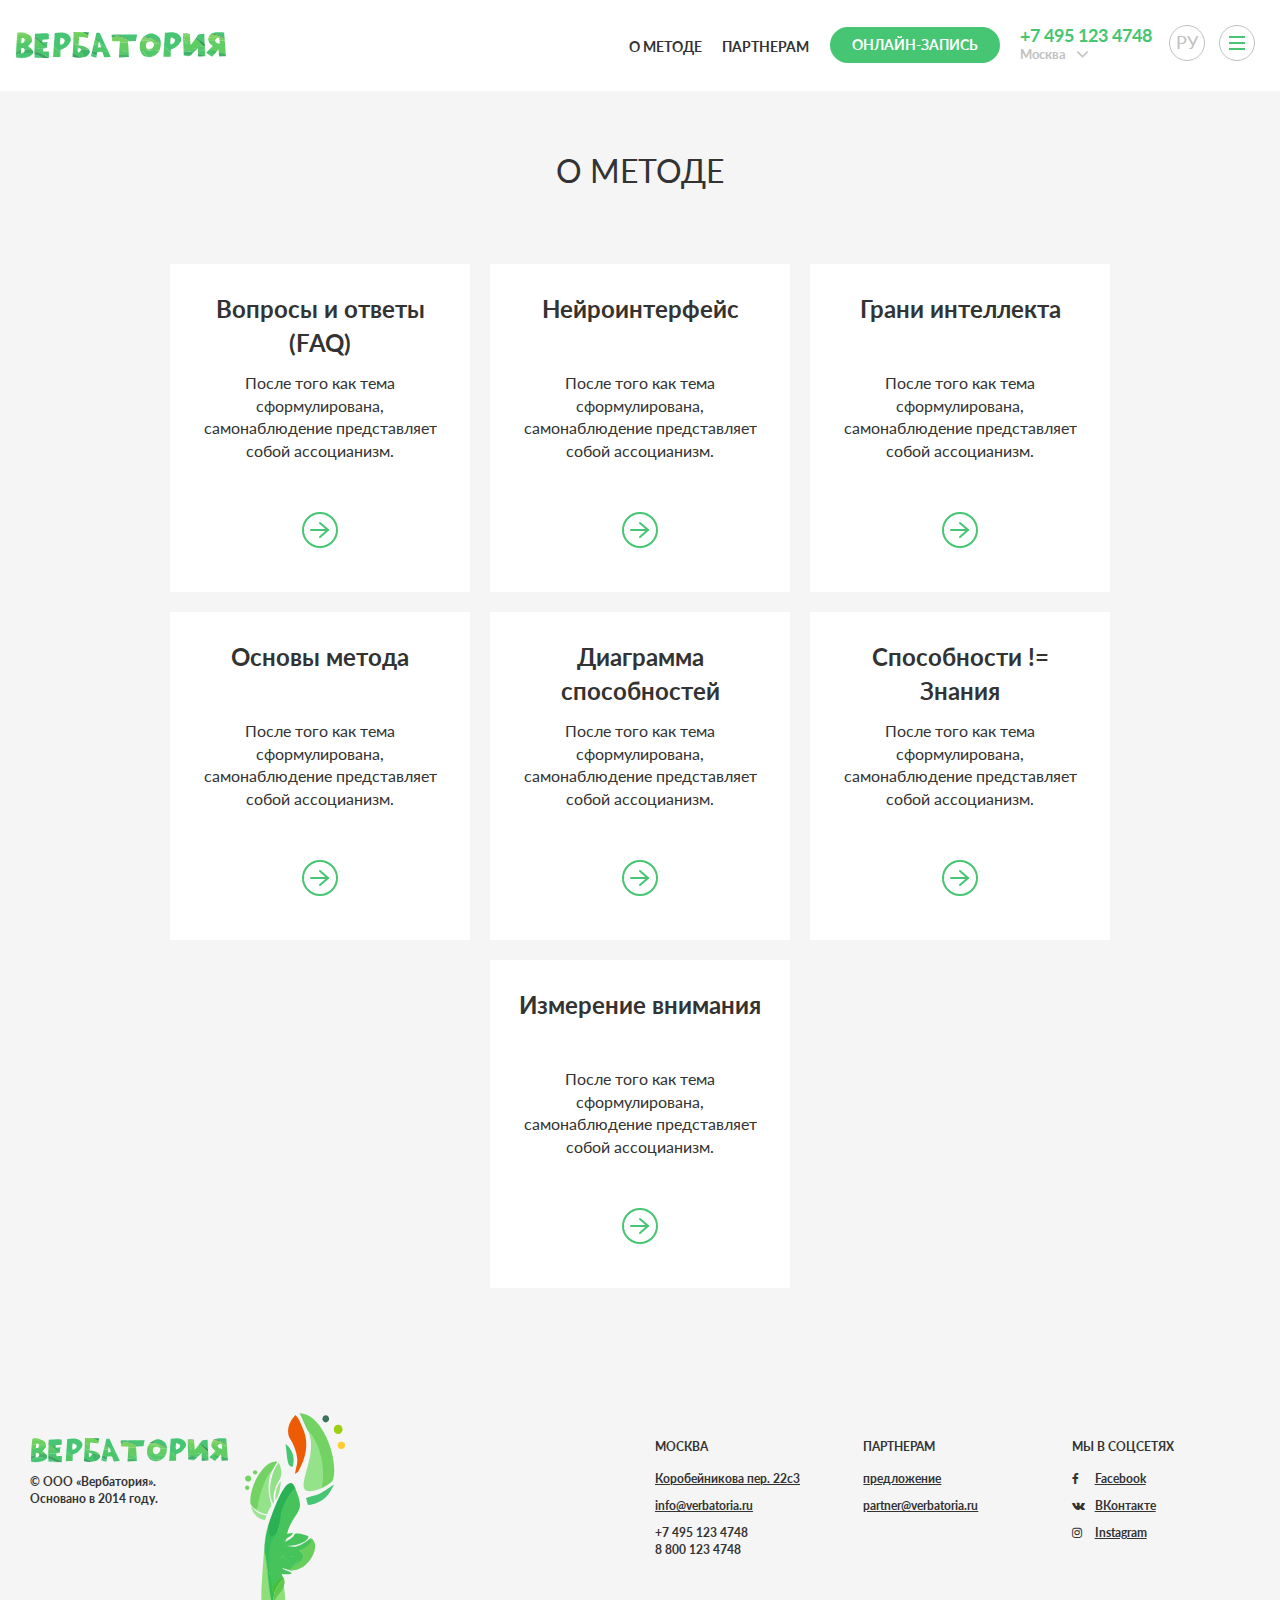
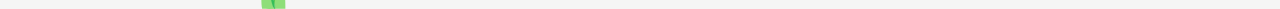
==== about_method.html @ cb32e0f0 "methodsd" ====
<!DOCTYPE html>
<html lang="en">
<head>
  <meta charset="UTF-8">
  <title>Verbatoria.ru</title>
  <link rel="stylesheet" type="text/css" href="theme/css/bootstrap/bootstrap.min.css">
  <link rel="stylesheet" type="text/css" href="theme/css/theme.css">

  <script src="js/libs/jquery-3.2.1.min.js"></script>
  <script src="js/scripts.js"></script>
</head>
<body class="page">
  <header>
  <div class="container">
    <div class="header-flex-container">
      <div class="header-language-menu">
        <button class="language-btn circle">
          ру
        </button>
      </div>
      <div class="header__logo">
        <a href="index.html">
          <img src="theme/images/Home/verbatoria_logo.svg" width="211" alt="Логотип Вербатория"/>
        </a>
      </div>
      <div class="header-flex-item header__link">
        <a href="about_method.html">О методе</a>
      </div>
      <div class="header-flex-item header__link">
        <a href="partners.html">Партнерам</a>
      </div>
      <div class="header-flex-item">
        <button class="round-button success">
          Онлайн-запись
        </button>
      </div>
      <div class="header-flex-item">
        <div class="header__phone">
          +7 495 123 4748
        </div>
        <div class="header__chose-location">
          Москва<span class="fa fa-angle-down"></span>
        </div>
      </div>
      <div class="header-flex-item">
        <button class="main-menu-btn circle">
          <svg  class="visible" width="16px" height="14px" viewBox="0 0 16 14" version="1.1" xmlns="http://www.w3.org/2000/svg">
            <title>mainMenu_icn</title>
            <desc>Created with Sketch.</desc>
            <defs></defs>
            <g id="Symbols" stroke="none" stroke-width="1" fill="none" fill-rule="evenodd">
              <g id="Header" transform="translate(-948.000000, -37.000000)" fill="#46C573">
                <g id="mainMenu_icn" transform="translate(948.000000, 37.000000)">
                  <rect id="rect3" x="0" y="0" width="16" height="2"></rect>
                  <rect id="rect2" x="0" y="6" width="16" height="2"></rect>
                  <rect id="rect1" x="0" y="12" width="16" height="2"></rect>
                </g>
              </g>
            </g>
          </svg>
          <svg width="16px" height="16px" viewBox="0 0 16 16" version="1.1" xmlns="http://www.w3.org/2000/svg">
            <title>close_icn</title>
            <desc>Created with Sketch.</desc>
            <defs></defs>
            <g id="Symbols" stroke="none" stroke-width="1" fill="none" fill-rule="evenodd">
              <g id="btn_closeMainMenu" transform="translate(-10.000000, -10.000000)" fill="#46C573">
                <path d="M18,16.2222223 L11.7777777,10 L10,11.7777777 L16.2222223,18 L10,24.2222223 L11.7777777,26 L18,19.7777777 L24.2222223,26 L26,24.2222223 L19.7777777,18 L26,11.7777777 L24.2222223,10 L18,16.2222223 Z" id="close_icn"></path>
              </g>
            </g>
          </svg>
        </button>
      </div>
    </div>
  </div>
  <div class="main-menu">
    <div class="container">
      <div class="row">
        <div class="col-md-4">
          <div class="header_verbatoria-tree-img">
            <img src="theme/images/Home/verbatoria_tree.svg"  height="250" alt="Дерево Вербатория"/>
          </div>
        </div>
        <div class="col-md-4">
          <div class="main-menu-title">
            Диагностика таланта
          </div>
          <ul class="main-menu-link-list">
            <li><a href="#">4-7 лет: Гармоничное развитие</a> </li>
            <li><a href="#">7-11 лет: Выбор школы и класса</a> </li>
            <li><a href="#">11-14 лет: Образовательный маршрут</a> </li>
            <li><a href="#">14-17 лет: Выбор профессии</a> </li>
            <li><a href="#">17+: Кто Я?</a> </li>
          </ul>
        </div>
        <div class="col-md-4">
          <div class="main-menu-title">
            Партнерам
          </div>
          <ul class="main-menu-link-list">
            <li><a href="businessman.html">Предпринимателям</a> </li>
            <li><a href="head_of_kindergarten.html">Руководителям детских учреждений</a> </li>
            <li><a href="psychologist.html">Психологам</a> </li>
            <li><a href="hr_director.html">HR Директорам</a> </li>
          </ul>
        </div>
      </div>
    </div>
  </div>
</header>
  <div class="overlay"></div>
  <div class="about-method__title mb-6 mt-6">
    О методе
  </div>
  <div class="method-cards mb-9">
    <a href="#">
      <div class="method-card">
        <div class="card-inset-shadow"></div>
        <div class="method-card__title">
          Вопросы и ответы (FAQ)
        </div>
        <div class="method-card__text">
          После того как тема сформулирована, самонаблюдение представляет собой ассоцианизм.
        </div>
        <img src="theme/images/Home/green_arrow_circle.svg" alt=""/>
      </div>
    </a>

    <a href="#">
      <div class="method-card">
        <div class="card-inset-shadow"></div>
        <div class="method-card__title">
          Нейроинтерфейс
        </div>
        <div class="method-card__text">
          После того как тема сформулирована, самонаблюдение представляет собой ассоцианизм.
        </div>
        <img src="theme/images/Home/green_arrow_circle.svg" alt=""/>
      </div>
    </a>

    <a href="#">
      <div class="method-card">
        <div class="card-inset-shadow"></div>
        <div class="method-card__title">
          Грани интеллекта
        </div>
        <div class="method-card__text">
          После того как тема сформулирована, самонаблюдение представляет собой ассоцианизм.
        </div>
        <img src="theme/images/Home/green_arrow_circle.svg" alt=""/>
      </div>
    </a>
    <a href="#">
      <div class="method-card">
        <div class="card-inset-shadow"></div>
        <div class="method-card__title">
          Основы метода
        </div>
        <div class="method-card__text">
          После того как тема сформулирована, самонаблюдение представляет собой ассоцианизм.
        </div>
        <img src="theme/images/Home/green_arrow_circle.svg" alt=""/>
      </div>
    </a>

    <a href="#">
      <div class="method-card">
        <div class="card-inset-shadow"></div>
        <div class="method-card__title">
          Диаграмма способностей
        </div>
        <div class="method-card__text">
          После того как тема сформулирована, самонаблюдение представляет собой ассоцианизм.
        </div>
        <img src="theme/images/Home/green_arrow_circle.svg" alt=""/>
      </div>
    </a>

    <a href="#">
      <div class="method-card">
        <div class="card-inset-shadow"></div>
        <div class="method-card__title">
          Способности != Знания
        </div>
        <div class="method-card__text">
          После того как тема сформулирована, самонаблюдение представляет собой ассоцианизм.
        </div>
        <img src="theme/images/Home/green_arrow_circle.svg" alt=""/>
      </div>
    </a>

    <a href="#">
      <div class="method-card">
        <div class="card-inset-shadow"></div>
        <div class="method-card__title">
          Измерение внимания
        </div>
        <div class="method-card__text">
          После того как тема сформулирована, самонаблюдение представляет собой ассоцианизм.
        </div>
        <img src="theme/images/Home/green_arrow_circle.svg" alt=""/>
      </div>
    </a>

  </div>



  <footer>
    <div class="container">
      <div class="row">
        <div class="col-xs-12 col-sm-6">
          <div class="footer_verbatoria-tree-img">
            <img src="theme/images/Home/verbatoria_tree.svg"  height="196" alt="Дерево Вербатория"/>
          </div>
          <div class="footer__verbatoria-logo">
            <img src="theme/images/Home/verbatoria_logo.svg" width="198" alt="Логотип Вербатория"/>
          </div>
          <div>
            © ООО «Вербатория».<br/>
            Основано в 2014 году.
          </div>
        </div>

        <div class="col-xs-12 col-sm-6">
          <div class="row">
            <div class="col-md-4">
              <div class="footer-title">Москва</div>
              <div class="footer__link-item">
                <a href="#">Коробейникова пер. 22с3</a>
              </div>
              <div class="footer__link-item">
                <a href="mailto:info@verbatoria.ru">info@verbatoria.ru</a>
              </div>
              <div>
                +7 495 123 4748<br/>8 800 123 4748
              </div>
            </div>
            <div class="col-md-4">
              <div class="footer-title">Партнерам</div>
              <div class="footer__link-item">
                <a href="#">предложение</a>
              </div>
              <div class="footer__link-item">
                <a href="mailto:partner@verbatoria.ru">partner@verbatoria.ru</a>
              </div>
            </div>
            <div class="col-md-4">
              <div class="footer-title">Мы в соцсетях</div>
              <div class="footer__link-item">
                <span class="fa fa-facebook"></span>
                <a href="#">Facebook</a>
              </div>
              <div class="footer__link-item">
                <span class="fa fa-vk"></span>
                <a href="#">ВКонтакте</a>
              </div>
              <div class="footer__link-item">
                <span class="fa fa-instagram"></span>
                <a href="#">Instagram</a>
              </div>
            </div>
          </div>
        </div>
      </div>
    </div>
  </footer>
</body>
</html>
---- theme/css/theme.css ----
@charset "UTF-8";
@import url(../fonts/Lato/stylesheet.css);
@import url(../fonts/Oswald/stylesheet.css);
/*!
 *  Font Awesome 4.7.0 by @davegandy - http://fontawesome.io - @fontawesome
 *  License - http://fontawesome.io/license (Font: SIL OFL 1.1, CSS: MIT License)
 */
/* FONT PATH
 * -------------------------- */
@font-face {
  font-family: 'FontAwesome';
  src: url("../fonts/fontawesome-webfont.eot?v=4.7.0");
  src: url("../fonts/fontawesome-webfont.eot?#iefix&v=4.7.0") format("embedded-opentype"), url("../fonts/fontawesome-webfont.woff2?v=4.7.0") format("woff2"), url("../fonts/fontawesome-webfont.woff?v=4.7.0") format("woff"), url("../fonts/fontawesome-webfont.ttf?v=4.7.0") format("truetype"), url("../fonts/fontawesome-webfont.svg?v=4.7.0#fontawesomeregular") format("svg");
  font-weight: normal;
  font-style: normal; }
.fa {
  display: inline-block;
  font: normal normal normal 14px/1 FontAwesome;
  font-size: inherit;
  text-rendering: auto;
  -webkit-font-smoothing: antialiased;
  -moz-osx-font-smoothing: grayscale; }

/* makes the font 33% larger relative to the icon container */
.fa-lg {
  font-size: 1.33333em;
  line-height: 0.75em;
  vertical-align: -15%; }

.fa-2x {
  font-size: 2em; }

.fa-3x {
  font-size: 3em; }

.fa-4x {
  font-size: 4em; }

.fa-5x {
  font-size: 5em; }

.fa-fw {
  width: 1.28571em;
  text-align: center; }

.fa-ul {
  padding-left: 0;
  margin-left: 2.14286em;
  list-style-type: none; }
  .fa-ul > li {
    position: relative; }

.fa-li {
  position: absolute;
  left: -2.14286em;
  width: 2.14286em;
  top: 0.14286em;
  text-align: center; }
  .fa-li.fa-lg {
    left: -1.85714em; }

.fa-border {
  padding: .2em .25em .15em;
  border: solid 0.08em #eee;
  border-radius: .1em; }

.fa-pull-left {
  float: left; }

.fa-pull-right {
  float: right; }

.fa.fa-pull-left {
  margin-right: .3em; }
.fa.fa-pull-right {
  margin-left: .3em; }

/* Deprecated as of 4.4.0 */
.pull-right {
  float: right; }

.pull-left {
  float: left; }

.fa.pull-left {
  margin-right: .3em; }
.fa.pull-right {
  margin-left: .3em; }

.fa-spin {
  -webkit-animation: fa-spin 2s infinite linear;
  animation: fa-spin 2s infinite linear; }

.fa-pulse {
  -webkit-animation: fa-spin 1s infinite steps(8);
  animation: fa-spin 1s infinite steps(8); }

@-webkit-keyframes fa-spin {
  0% {
    -webkit-transform: rotate(0deg);
    transform: rotate(0deg); }
  100% {
    -webkit-transform: rotate(359deg);
    transform: rotate(359deg); } }
@keyframes fa-spin {
  0% {
    -webkit-transform: rotate(0deg);
    transform: rotate(0deg); }
  100% {
    -webkit-transform: rotate(359deg);
    transform: rotate(359deg); } }
.fa-rotate-90 {
  -ms-filter: "progid:DXImageTransform.Microsoft.BasicImage(rotation=1)";
  -webkit-transform: rotate(90deg);
  -ms-transform: rotate(90deg);
  transform: rotate(90deg); }

.fa-rotate-180 {
  -ms-filter: "progid:DXImageTransform.Microsoft.BasicImage(rotation=2)";
  -webkit-transform: rotate(180deg);
  -ms-transform: rotate(180deg);
  transform: rotate(180deg); }

.fa-rotate-270 {
  -ms-filter: "progid:DXImageTransform.Microsoft.BasicImage(rotation=3)";
  -webkit-transform: rotate(270deg);
  -ms-transform: rotate(270deg);
  transform: rotate(270deg); }

.fa-flip-horizontal {
  -ms-filter: "progid:DXImageTransform.Microsoft.BasicImage(rotation=0, mirror=1)";
  -webkit-transform: scale(-1, 1);
  -ms-transform: scale(-1, 1);
  transform: scale(-1, 1); }

.fa-flip-vertical {
  -ms-filter: "progid:DXImageTransform.Microsoft.BasicImage(rotation=2, mirror=1)";
  -webkit-transform: scale(1, -1);
  -ms-transform: scale(1, -1);
  transform: scale(1, -1); }

:root .fa-rotate-90,
:root .fa-rotate-180,
:root .fa-rotate-270,
:root .fa-flip-horizontal,
:root .fa-flip-vertical {
  filter: none; }

.fa-stack {
  position: relative;
  display: inline-block;
  width: 2em;
  height: 2em;
  line-height: 2em;
  vertical-align: middle; }

.fa-stack-1x, .fa-stack-2x {
  position: absolute;
  left: 0;
  width: 100%;
  text-align: center; }

.fa-stack-1x {
  line-height: inherit; }

.fa-stack-2x {
  font-size: 2em; }

.fa-inverse {
  color: #fff; }

/* Font Awesome uses the Unicode Private Use Area (PUA) to ensure screen
   readers do not read off random characters that represent icons */
.fa-glass:before {
  content: ""; }

.fa-music:before {
  content: ""; }

.fa-search:before {
  content: ""; }

.fa-envelope-o:before {
  content: ""; }

.fa-heart:before {
  content: ""; }

.fa-star:before {
  content: ""; }

.fa-star-o:before {
  content: ""; }

.fa-user:before {
  content: ""; }

.fa-film:before {
  content: ""; }

.fa-th-large:before {
  content: ""; }

.fa-th:before {
  content: ""; }

.fa-th-list:before {
  content: ""; }

.fa-check:before {
  content: ""; }

.fa-remove:before,
.fa-close:before,
.fa-times:before {
  content: ""; }

.fa-search-plus:before {
  content: ""; }

.fa-search-minus:before {
  content: ""; }

.fa-power-off:before {
  content: ""; }

.fa-signal:before {
  content: ""; }

.fa-gear:before,
.fa-cog:before {
  content: ""; }

.fa-trash-o:before {
  content: ""; }

.fa-home:before {
  content: ""; }

.fa-file-o:before {
  content: ""; }

.fa-clock-o:before {
  content: ""; }

.fa-road:before {
  content: ""; }

.fa-download:before {
  content: ""; }

.fa-arrow-circle-o-down:before {
  content: ""; }

.fa-arrow-circle-o-up:before {
  content: ""; }

.fa-inbox:before {
  content: ""; }

.fa-play-circle-o:before {
  content: ""; }

.fa-rotate-right:before,
.fa-repeat:before {
  content: ""; }

.fa-refresh:before {
  content: ""; }

.fa-list-alt:before {
  content: ""; }

.fa-lock:before {
  content: ""; }

.fa-flag:before {
  content: ""; }

.fa-headphones:before {
  content: ""; }

.fa-volume-off:before {
  content: ""; }

.fa-volume-down:before {
  content: ""; }

.fa-volume-up:before {
  content: ""; }

.fa-qrcode:before {
  content: ""; }

.fa-barcode:before {
  content: ""; }

.fa-tag:before {
  content: ""; }

.fa-tags:before {
  content: ""; }

.fa-book:before {
  content: ""; }

.fa-bookmark:before {
  content: ""; }

.fa-print:before {
  content: ""; }

.fa-camera:before {
  content: ""; }

.fa-font:before {
  content: ""; }

.fa-bold:before {
  content: ""; }

.fa-italic:before {
  content: ""; }

.fa-text-height:before {
  content: ""; }

.fa-text-width:before {
  content: ""; }

.fa-align-left:before {
  content: ""; }

.fa-align-center:before {
  content: ""; }

.fa-align-right:before {
  content: ""; }

.fa-align-justify:before {
  content: ""; }

.fa-list:before {
  content: ""; }

.fa-dedent:before,
.fa-outdent:before {
  content: ""; }

.fa-indent:before {
  content: ""; }

.fa-video-camera:before {
  content: ""; }

.fa-photo:before,
.fa-image:before,
.fa-picture-o:before {
  content: ""; }

.fa-pencil:before {
  content: ""; }

.fa-map-marker:before {
  content: ""; }

.fa-adjust:before {
  content: ""; }

.fa-tint:before {
  content: ""; }

.fa-edit:before,
.fa-pencil-square-o:before {
  content: ""; }

.fa-share-square-o:before {
  content: ""; }

.fa-check-square-o:before {
  content: ""; }

.fa-arrows:before {
  content: ""; }

.fa-step-backward:before {
  content: ""; }

.fa-fast-backward:before {
  content: ""; }

.fa-backward:before {
  content: ""; }

.fa-play:before {
  content: ""; }

.fa-pause:before {
  content: ""; }

.fa-stop:before {
  content: ""; }

.fa-forward:before {
  content: ""; }

.fa-fast-forward:before {
  content: ""; }

.fa-step-forward:before {
  content: ""; }

.fa-eject:before {
  content: ""; }

.fa-chevron-left:before {
  content: ""; }

.fa-chevron-right:before {
  content: ""; }

.fa-plus-circle:before {
  content: ""; }

.fa-minus-circle:before {
  content: ""; }

.fa-times-circle:before {
  content: ""; }

.fa-check-circle:before {
  content: ""; }

.fa-question-circle:before {
  content: ""; }

.fa-info-circle:before {
  content: ""; }

.fa-crosshairs:before {
  content: ""; }

.fa-times-circle-o:before {
  content: ""; }

.fa-check-circle-o:before {
  content: ""; }

.fa-ban:before {
  content: ""; }

.fa-arrow-left:before {
  content: ""; }

.fa-arrow-right:before {
  content: ""; }

.fa-arrow-up:before {
  content: ""; }

.fa-arrow-down:before {
  content: ""; }

.fa-mail-forward:before,
.fa-share:before {
  content: ""; }

.fa-expand:before {
  content: ""; }

.fa-compress:before {
  content: ""; }

.fa-plus:before {
  content: ""; }

.fa-minus:before {
  content: ""; }

.fa-asterisk:before {
  content: ""; }

.fa-exclamation-circle:before {
  content: ""; }

.fa-gift:before {
  content: ""; }

.fa-leaf:before {
  content: ""; }

.fa-fire:before {
  content: ""; }

.fa-eye:before {
  content: ""; }

.fa-eye-slash:before {
  content: ""; }

.fa-warning:before,
.fa-exclamation-triangle:before {
  content: ""; }

.fa-plane:before {
  content: ""; }

.fa-calendar:before {
  content: ""; }

.fa-random:before {
  content: ""; }

.fa-comment:before {
  content: ""; }

.fa-magnet:before {
  content: ""; }

.fa-chevron-up:before {
  content: ""; }

.fa-chevron-down:before {
  content: ""; }

.fa-retweet:before {
  content: ""; }

.fa-shopping-cart:before {
  content: ""; }

.fa-folder:before {
  content: ""; }

.fa-folder-open:before {
  content: ""; }

.fa-arrows-v:before {
  content: ""; }

.fa-arrows-h:before {
  content: ""; }

.fa-bar-chart-o:before,
.fa-bar-chart:before {
  content: ""; }

.fa-twitter-square:before {
  content: ""; }

.fa-facebook-square:before {
  content: ""; }

.fa-camera-retro:before {
  content: ""; }

.fa-key:before {
  content: ""; }

.fa-gears:before,
.fa-cogs:before {
  content: ""; }

.fa-comments:before {
  content: ""; }

.fa-thumbs-o-up:before {
  content: ""; }

.fa-thumbs-o-down:before {
  content: ""; }

.fa-star-half:before {
  content: ""; }

.fa-heart-o:before {
  content: ""; }

.fa-sign-out:before {
  content: ""; }

.fa-linkedin-square:before {
  content: ""; }

.fa-thumb-tack:before {
  content: ""; }

.fa-external-link:before {
  content: ""; }

.fa-sign-in:before {
  content: ""; }

.fa-trophy:before {
  content: ""; }

.fa-github-square:before {
  content: ""; }

.fa-upload:before {
  content: ""; }

.fa-lemon-o:before {
  content: ""; }

.fa-phone:before {
  content: ""; }

.fa-square-o:before {
  content: ""; }

.fa-bookmark-o:before {
  content: ""; }

.fa-phone-square:before {
  content: ""; }

.fa-twitter:before {
  content: ""; }

.fa-facebook-f:before,
.fa-facebook:before {
  content: ""; }

.fa-github:before {
  content: ""; }

.fa-unlock:before {
  content: ""; }

.fa-credit-card:before {
  content: ""; }

.fa-feed:before,
.fa-rss:before {
  content: ""; }

.fa-hdd-o:before {
  content: ""; }

.fa-bullhorn:before {
  content: ""; }

.fa-bell:before {
  content: ""; }

.fa-certificate:before {
  content: ""; }

.fa-hand-o-right:before {
  content: ""; }

.fa-hand-o-left:before {
  content: ""; }

.fa-hand-o-up:before {
  content: ""; }

.fa-hand-o-down:before {
  content: ""; }

.fa-arrow-circle-left:before {
  content: ""; }

.fa-arrow-circle-right:before {
  content: ""; }

.fa-arrow-circle-up:before {
  content: ""; }

.fa-arrow-circle-down:before {
  content: ""; }

.fa-globe:before {
  content: ""; }

.fa-wrench:before {
  content: ""; }

.fa-tasks:before {
  content: ""; }

.fa-filter:before {
  content: ""; }

.fa-briefcase:before {
  content: ""; }

.fa-arrows-alt:before {
  content: ""; }

.fa-group:before,
.fa-users:before {
  content: ""; }

.fa-chain:before,
.fa-link:before {
  content: ""; }

.fa-cloud:before {
  content: ""; }

.fa-flask:before {
  content: ""; }

.fa-cut:before,
.fa-scissors:before {
  content: ""; }

.fa-copy:before,
.fa-files-o:before {
  content: ""; }

.fa-paperclip:before {
  content: ""; }

.fa-save:before,
.fa-floppy-o:before {
  content: ""; }

.fa-square:before {
  content: ""; }

.fa-navicon:before,
.fa-reorder:before,
.fa-bars:before {
  content: ""; }

.fa-list-ul:before {
  content: ""; }

.fa-list-ol:before {
  content: ""; }

.fa-strikethrough:before {
  content: ""; }

.fa-underline:before {
  content: ""; }

.fa-table:before {
  content: ""; }

.fa-magic:before {
  content: ""; }

.fa-truck:before {
  content: ""; }

.fa-pinterest:before {
  content: ""; }

.fa-pinterest-square:before {
  content: ""; }

.fa-google-plus-square:before {
  content: ""; }

.fa-google-plus:before {
  content: ""; }

.fa-money:before {
  content: ""; }

.fa-caret-down:before {
  content: ""; }

.fa-caret-up:before {
  content: ""; }

.fa-caret-left:before {
  content: ""; }

.fa-caret-right:before {
  content: ""; }

.fa-columns:before {
  content: ""; }

.fa-unsorted:before,
.fa-sort:before {
  content: ""; }

.fa-sort-down:before,
.fa-sort-desc:before {
  content: ""; }

.fa-sort-up:before,
.fa-sort-asc:before {
  content: ""; }

.fa-envelope:before {
  content: ""; }

.fa-linkedin:before {
  content: ""; }

.fa-rotate-left:before,
.fa-undo:before {
  content: ""; }

.fa-legal:before,
.fa-gavel:before {
  content: ""; }

.fa-dashboard:before,
.fa-tachometer:before {
  content: ""; }

.fa-comment-o:before {
  content: ""; }

.fa-comments-o:before {
  content: ""; }

.fa-flash:before,
.fa-bolt:before {
  content: ""; }

.fa-sitemap:before {
  content: ""; }

.fa-umbrella:before {
  content: ""; }

.fa-paste:before,
.fa-clipboard:before {
  content: ""; }

.fa-lightbulb-o:before {
  content: ""; }

.fa-exchange:before {
  content: ""; }

.fa-cloud-download:before {
  content: ""; }

.fa-cloud-upload:before {
  content: ""; }

.fa-user-md:before {
  content: ""; }

.fa-stethoscope:before {
  content: ""; }

.fa-suitcase:before {
  content: ""; }

.fa-bell-o:before {
  content: ""; }

.fa-coffee:before {
  content: ""; }

.fa-cutlery:before {
  content: ""; }

.fa-file-text-o:before {
  content: ""; }

.fa-building-o:before {
  content: ""; }

.fa-hospital-o:before {
  content: ""; }

.fa-ambulance:before {
  content: ""; }

.fa-medkit:before {
  content: ""; }

.fa-fighter-jet:before {
  content: ""; }

.fa-beer:before {
  content: ""; }

.fa-h-square:before {
  content: ""; }

.fa-plus-square:before {
  content: ""; }

.fa-angle-double-left:before {
  content: ""; }

.fa-angle-double-right:before {
  content: ""; }

.fa-angle-double-up:before {
  content: ""; }

.fa-angle-double-down:before {
  content: ""; }

.fa-angle-left:before {
  content: ""; }

.fa-angle-right:before {
  content: ""; }

.fa-angle-up:before {
  content: ""; }

.fa-angle-down:before {
  content: ""; }

.fa-desktop:before {
  content: ""; }

.fa-laptop:before {
  content: ""; }

.fa-tablet:before {
  content: ""; }

.fa-mobile-phone:before,
.fa-mobile:before {
  content: ""; }

.fa-circle-o:before {
  content: ""; }

.fa-quote-left:before {
  content: ""; }

.fa-quote-right:before {
  content: ""; }

.fa-spinner:before {
  content: ""; }

.fa-circle:before {
  content: ""; }

.fa-mail-reply:before,
.fa-reply:before {
  content: ""; }

.fa-github-alt:before {
  content: ""; }

.fa-folder-o:before {
  content: ""; }

.fa-folder-open-o:before {
  content: ""; }

.fa-smile-o:before {
  content: ""; }

.fa-frown-o:before {
  content: ""; }

.fa-meh-o:before {
  content: ""; }

.fa-gamepad:before {
  content: ""; }

.fa-keyboard-o:before {
  content: ""; }

.fa-flag-o:before {
  content: ""; }

.fa-flag-checkered:before {
  content: ""; }

.fa-terminal:before {
  content: ""; }

.fa-code:before {
  content: ""; }

.fa-mail-reply-all:before,
.fa-reply-all:before {
  content: ""; }

.fa-star-half-empty:before,
.fa-star-half-full:before,
.fa-star-half-o:before {
  content: ""; }

.fa-location-arrow:before {
  content: ""; }

.fa-crop:before {
  content: ""; }

.fa-code-fork:before {
  content: ""; }

.fa-unlink:before,
.fa-chain-broken:before {
  content: ""; }

.fa-question:before {
  content: ""; }

.fa-info:before {
  content: ""; }

.fa-exclamation:before {
  content: ""; }

.fa-superscript:before {
  content: ""; }

.fa-subscript:before {
  content: ""; }

.fa-eraser:before {
  content: ""; }

.fa-puzzle-piece:before {
  content: ""; }

.fa-microphone:before {
  content: ""; }

.fa-microphone-slash:before {
  content: ""; }

.fa-shield:before {
  content: ""; }

.fa-calendar-o:before {
  content: ""; }

.fa-fire-extinguisher:before {
  content: ""; }

.fa-rocket:before {
  content: ""; }

.fa-maxcdn:before {
  content: ""; }

.fa-chevron-circle-left:before {
  content: ""; }

.fa-chevron-circle-right:before {
  content: ""; }

.fa-chevron-circle-up:before {
  content: ""; }

.fa-chevron-circle-down:before {
  content: ""; }

.fa-html5:before {
  content: ""; }

.fa-css3:before {
  content: ""; }

.fa-anchor:before {
  content: ""; }

.fa-unlock-alt:before {
  content: ""; }

.fa-bullseye:before {
  content: ""; }

.fa-ellipsis-h:before {
  content: ""; }

.fa-ellipsis-v:before {
  content: ""; }

.fa-rss-square:before {
  content: ""; }

.fa-play-circle:before {
  content: ""; }

.fa-ticket:before {
  content: ""; }

.fa-minus-square:before {
  content: ""; }

.fa-minus-square-o:before {
  content: ""; }

.fa-level-up:before {
  content: ""; }

.fa-level-down:before {
  content: ""; }

.fa-check-square:before {
  content: ""; }

.fa-pencil-square:before {
  content: ""; }

.fa-external-link-square:before {
  content: ""; }

.fa-share-square:before {
  content: ""; }

.fa-compass:before {
  content: ""; }

.fa-toggle-down:before,
.fa-caret-square-o-down:before {
  content: ""; }

.fa-toggle-up:before,
.fa-caret-square-o-up:before {
  content: ""; }

.fa-toggle-right:before,
.fa-caret-square-o-right:before {
  content: ""; }

.fa-euro:before,
.fa-eur:before {
  content: ""; }

.fa-gbp:before {
  content: ""; }

.fa-dollar:before,
.fa-usd:before {
  content: ""; }

.fa-rupee:before,
.fa-inr:before {
  content: ""; }

.fa-cny:before,
.fa-rmb:before,
.fa-yen:before,
.fa-jpy:before {
  content: ""; }

.fa-ruble:before,
.fa-rouble:before,
.fa-rub:before {
  content: ""; }

.fa-won:before,
.fa-krw:before {
  content: ""; }

.fa-bitcoin:before,
.fa-btc:before {
  content: ""; }

.fa-file:before {
  content: ""; }

.fa-file-text:before {
  content: ""; }

.fa-sort-alpha-asc:before {
  content: ""; }

.fa-sort-alpha-desc:before {
  content: ""; }

.fa-sort-amount-asc:before {
  content: ""; }

.fa-sort-amount-desc:before {
  content: ""; }

.fa-sort-numeric-asc:before {
  content: ""; }

.fa-sort-numeric-desc:before {
  content: ""; }

.fa-thumbs-up:before {
  content: ""; }

.fa-thumbs-down:before {
  content: ""; }

.fa-youtube-square:before {
  content: ""; }

.fa-youtube:before {
  content: ""; }

.fa-xing:before {
  content: ""; }

.fa-xing-square:before {
  content: ""; }

.fa-youtube-play:before {
  content: ""; }

.fa-dropbox:before {
  content: ""; }

.fa-stack-overflow:before {
  content: ""; }

.fa-instagram:before {
  content: ""; }

.fa-flickr:before {
  content: ""; }

.fa-adn:before {
  content: ""; }

.fa-bitbucket:before {
  content: ""; }

.fa-bitbucket-square:before {
  content: ""; }

.fa-tumblr:before {
  content: ""; }

.fa-tumblr-square:before {
  content: ""; }

.fa-long-arrow-down:before {
  content: ""; }

.fa-long-arrow-up:before {
  content: ""; }

.fa-long-arrow-left:before {
  content: ""; }

.fa-long-arrow-right:before {
  content: ""; }

.fa-apple:before {
  content: ""; }

.fa-windows:before {
  content: ""; }

.fa-android:before {
  content: ""; }

.fa-linux:before {
  content: ""; }

.fa-dribbble:before {
  content: ""; }

.fa-skype:before {
  content: ""; }

.fa-foursquare:before {
  content: ""; }

.fa-trello:before {
  content: ""; }

.fa-female:before {
  content: ""; }

.fa-male:before {
  content: ""; }

.fa-gittip:before,
.fa-gratipay:before {
  content: ""; }

.fa-sun-o:before {
  content: ""; }

.fa-moon-o:before {
  content: ""; }

.fa-archive:before {
  content: ""; }

.fa-bug:before {
  content: ""; }

.fa-vk:before {
  content: ""; }

.fa-weibo:before {
  content: ""; }

.fa-renren:before {
  content: ""; }

.fa-pagelines:before {
  content: ""; }

.fa-stack-exchange:before {
  content: ""; }

.fa-arrow-circle-o-right:before {
  content: ""; }

.fa-arrow-circle-o-left:before {
  content: ""; }

.fa-toggle-left:before,
.fa-caret-square-o-left:before {
  content: ""; }

.fa-dot-circle-o:before {
  content: ""; }

.fa-wheelchair:before {
  content: ""; }

.fa-vimeo-square:before {
  content: ""; }

.fa-turkish-lira:before,
.fa-try:before {
  content: ""; }

.fa-plus-square-o:before {
  content: ""; }

.fa-space-shuttle:before {
  content: ""; }

.fa-slack:before {
  content: ""; }

.fa-envelope-square:before {
  content: ""; }

.fa-wordpress:before {
  content: ""; }

.fa-openid:before {
  content: ""; }

.fa-institution:before,
.fa-bank:before,
.fa-university:before {
  content: ""; }

.fa-mortar-board:before,
.fa-graduation-cap:before {
  content: ""; }

.fa-yahoo:before {
  content: ""; }

.fa-google:before {
  content: ""; }

.fa-reddit:before {
  content: ""; }

.fa-reddit-square:before {
  content: ""; }

.fa-stumbleupon-circle:before {
  content: ""; }

.fa-stumbleupon:before {
  content: ""; }

.fa-delicious:before {
  content: ""; }

.fa-digg:before {
  content: ""; }

.fa-pied-piper-pp:before {
  content: ""; }

.fa-pied-piper-alt:before {
  content: ""; }

.fa-drupal:before {
  content: ""; }

.fa-joomla:before {
  content: ""; }

.fa-language:before {
  content: ""; }

.fa-fax:before {
  content: ""; }

.fa-building:before {
  content: ""; }

.fa-child:before {
  content: ""; }

.fa-paw:before {
  content: ""; }

.fa-spoon:before {
  content: ""; }

.fa-cube:before {
  content: ""; }

.fa-cubes:before {
  content: ""; }

.fa-behance:before {
  content: ""; }

.fa-behance-square:before {
  content: ""; }

.fa-steam:before {
  content: ""; }

.fa-steam-square:before {
  content: ""; }

.fa-recycle:before {
  content: ""; }

.fa-automobile:before,
.fa-car:before {
  content: ""; }

.fa-cab:before,
.fa-taxi:before {
  content: ""; }

.fa-tree:before {
  content: ""; }

.fa-spotify:before {
  content: ""; }

.fa-deviantart:before {
  content: ""; }

.fa-soundcloud:before {
  content: ""; }

.fa-database:before {
  content: ""; }

.fa-file-pdf-o:before {
  content: ""; }

.fa-file-word-o:before {
  content: ""; }

.fa-file-excel-o:before {
  content: ""; }

.fa-file-powerpoint-o:before {
  content: ""; }

.fa-file-photo-o:before,
.fa-file-picture-o:before,
.fa-file-image-o:before {
  content: ""; }

.fa-file-zip-o:before,
.fa-file-archive-o:before {
  content: ""; }

.fa-file-sound-o:before,
.fa-file-audio-o:before {
  content: ""; }

.fa-file-movie-o:before,
.fa-file-video-o:before {
  content: ""; }

.fa-file-code-o:before {
  content: ""; }

.fa-vine:before {
  content: ""; }

.fa-codepen:before {
  content: ""; }

.fa-jsfiddle:before {
  content: ""; }

.fa-life-bouy:before,
.fa-life-buoy:before,
.fa-life-saver:before,
.fa-support:before,
.fa-life-ring:before {
  content: ""; }

.fa-circle-o-notch:before {
  content: ""; }

.fa-ra:before,
.fa-resistance:before,
.fa-rebel:before {
  content: ""; }

.fa-ge:before,
.fa-empire:before {
  content: ""; }

.fa-git-square:before {
  content: ""; }

.fa-git:before {
  content: ""; }

.fa-y-combinator-square:before,
.fa-yc-square:before,
.fa-hacker-news:before {
  content: ""; }

.fa-tencent-weibo:before {
  content: ""; }

.fa-qq:before {
  content: ""; }

.fa-wechat:before,
.fa-weixin:before {
  content: ""; }

.fa-send:before,
.fa-paper-plane:before {
  content: ""; }

.fa-send-o:before,
.fa-paper-plane-o:before {
  content: ""; }

.fa-history:before {
  content: ""; }

.fa-circle-thin:before {
  content: ""; }

.fa-header:before {
  content: ""; }

.fa-paragraph:before {
  content: ""; }

.fa-sliders:before {
  content: ""; }

.fa-share-alt:before {
  content: ""; }

.fa-share-alt-square:before {
  content: ""; }

.fa-bomb:before {
  content: ""; }

.fa-soccer-ball-o:before,
.fa-futbol-o:before {
  content: ""; }

.fa-tty:before {
  content: ""; }

.fa-binoculars:before {
  content: ""; }

.fa-plug:before {
  content: ""; }

.fa-slideshare:before {
  content: ""; }

.fa-twitch:before {
  content: ""; }

.fa-yelp:before {
  content: ""; }

.fa-newspaper-o:before {
  content: ""; }

.fa-wifi:before {
  content: ""; }

.fa-calculator:before {
  content: ""; }

.fa-paypal:before {
  content: ""; }

.fa-google-wallet:before {
  content: ""; }

.fa-cc-visa:before {
  content: ""; }

.fa-cc-mastercard:before {
  content: ""; }

.fa-cc-discover:before {
  content: ""; }

.fa-cc-amex:before {
  content: ""; }

.fa-cc-paypal:before {
  content: ""; }

.fa-cc-stripe:before {
  content: ""; }

.fa-bell-slash:before {
  content: ""; }

.fa-bell-slash-o:before {
  content: ""; }

.fa-trash:before {
  content: ""; }

.fa-copyright:before {
  content: ""; }

.fa-at:before {
  content: ""; }

.fa-eyedropper:before {
  content: ""; }

.fa-paint-brush:before {
  content: ""; }

.fa-birthday-cake:before {
  content: ""; }

.fa-area-chart:before {
  content: ""; }

.fa-pie-chart:before {
  content: ""; }

.fa-line-chart:before {
  content: ""; }

.fa-lastfm:before {
  content: ""; }

.fa-lastfm-square:before {
  content: ""; }

.fa-toggle-off:before {
  content: ""; }

.fa-toggle-on:before {
  content: ""; }

.fa-bicycle:before {
  content: ""; }

.fa-bus:before {
  content: ""; }

.fa-ioxhost:before {
  content: ""; }

.fa-angellist:before {
  content: ""; }

.fa-cc:before {
  content: ""; }

.fa-shekel:before,
.fa-sheqel:before,
.fa-ils:before {
  content: ""; }

.fa-meanpath:before {
  content: ""; }

.fa-buysellads:before {
  content: ""; }

.fa-connectdevelop:before {
  content: ""; }

.fa-dashcube:before {
  content: ""; }

.fa-forumbee:before {
  content: ""; }

.fa-leanpub:before {
  content: ""; }

.fa-sellsy:before {
  content: ""; }

.fa-shirtsinbulk:before {
  content: ""; }

.fa-simplybuilt:before {
  content: ""; }

.fa-skyatlas:before {
  content: ""; }

.fa-cart-plus:before {
  content: ""; }

.fa-cart-arrow-down:before {
  content: ""; }

.fa-diamond:before {
  content: ""; }

.fa-ship:before {
  content: ""; }

.fa-user-secret:before {
  content: ""; }

.fa-motorcycle:before {
  content: ""; }

.fa-street-view:before {
  content: ""; }

.fa-heartbeat:before {
  content: ""; }

.fa-venus:before {
  content: ""; }

.fa-mars:before {
  content: ""; }

.fa-mercury:before {
  content: ""; }

.fa-intersex:before,
.fa-transgender:before {
  content: ""; }

.fa-transgender-alt:before {
  content: ""; }

.fa-venus-double:before {
  content: ""; }

.fa-mars-double:before {
  content: ""; }

.fa-venus-mars:before {
  content: ""; }

.fa-mars-stroke:before {
  content: ""; }

.fa-mars-stroke-v:before {
  content: ""; }

.fa-mars-stroke-h:before {
  content: ""; }

.fa-neuter:before {
  content: ""; }

.fa-genderless:before {
  content: ""; }

.fa-facebook-official:before {
  content: ""; }

.fa-pinterest-p:before {
  content: ""; }

.fa-whatsapp:before {
  content: ""; }

.fa-server:before {
  content: ""; }

.fa-user-plus:before {
  content: ""; }

.fa-user-times:before {
  content: ""; }

.fa-hotel:before,
.fa-bed:before {
  content: ""; }

.fa-viacoin:before {
  content: ""; }

.fa-train:before {
  content: ""; }

.fa-subway:before {
  content: ""; }

.fa-medium:before {
  content: ""; }

.fa-yc:before,
.fa-y-combinator:before {
  content: ""; }

.fa-optin-monster:before {
  content: ""; }

.fa-opencart:before {
  content: ""; }

.fa-expeditedssl:before {
  content: ""; }

.fa-battery-4:before,
.fa-battery:before,
.fa-battery-full:before {
  content: ""; }

.fa-battery-3:before,
.fa-battery-three-quarters:before {
  content: ""; }

.fa-battery-2:before,
.fa-battery-half:before {
  content: ""; }

.fa-battery-1:before,
.fa-battery-quarter:before {
  content: ""; }

.fa-battery-0:before,
.fa-battery-empty:before {
  content: ""; }

.fa-mouse-pointer:before {
  content: ""; }

.fa-i-cursor:before {
  content: ""; }

.fa-object-group:before {
  content: ""; }

.fa-object-ungroup:before {
  content: ""; }

.fa-sticky-note:before {
  content: ""; }

.fa-sticky-note-o:before {
  content: ""; }

.fa-cc-jcb:before {
  content: ""; }

.fa-cc-diners-club:before {
  content: ""; }

.fa-clone:before {
  content: ""; }

.fa-balance-scale:before {
  content: ""; }

.fa-hourglass-o:before {
  content: ""; }

.fa-hourglass-1:before,
.fa-hourglass-start:before {
  content: ""; }

.fa-hourglass-2:before,
.fa-hourglass-half:before {
  content: ""; }

.fa-hourglass-3:before,
.fa-hourglass-end:before {
  content: ""; }

.fa-hourglass:before {
  content: ""; }

.fa-hand-grab-o:before,
.fa-hand-rock-o:before {
  content: ""; }

.fa-hand-stop-o:before,
.fa-hand-paper-o:before {
  content: ""; }

.fa-hand-scissors-o:before {
  content: ""; }

.fa-hand-lizard-o:before {
  content: ""; }

.fa-hand-spock-o:before {
  content: ""; }

.fa-hand-pointer-o:before {
  content: ""; }

.fa-hand-peace-o:before {
  content: ""; }

.fa-trademark:before {
  content: ""; }

.fa-registered:before {
  content: ""; }

.fa-creative-commons:before {
  content: ""; }

.fa-gg:before {
  content: ""; }

.fa-gg-circle:before {
  content: ""; }

.fa-tripadvisor:before {
  content: ""; }

.fa-odnoklassniki:before {
  content: ""; }

.fa-odnoklassniki-square:before {
  content: ""; }

.fa-get-pocket:before {
  content: ""; }

.fa-wikipedia-w:before {
  content: ""; }

.fa-safari:before {
  content: ""; }

.fa-chrome:before {
  content: ""; }

.fa-firefox:before {
  content: ""; }

.fa-opera:before {
  content: ""; }

.fa-internet-explorer:before {
  content: ""; }

.fa-tv:before,
.fa-television:before {
  content: ""; }

.fa-contao:before {
  content: ""; }

.fa-500px:before {
  content: ""; }

.fa-amazon:before {
  content: ""; }

.fa-calendar-plus-o:before {
  content: ""; }

.fa-calendar-minus-o:before {
  content: ""; }

.fa-calendar-times-o:before {
  content: ""; }

.fa-calendar-check-o:before {
  content: ""; }

.fa-industry:before {
  content: ""; }

.fa-map-pin:before {
  content: ""; }

.fa-map-signs:before {
  content: ""; }

.fa-map-o:before {
  content: ""; }

.fa-map:before {
  content: ""; }

.fa-commenting:before {
  content: ""; }

.fa-commenting-o:before {
  content: ""; }

.fa-houzz:before {
  content: ""; }

.fa-vimeo:before {
  content: ""; }

.fa-black-tie:before {
  content: ""; }

.fa-fonticons:before {
  content: ""; }

.fa-reddit-alien:before {
  content: ""; }

.fa-edge:before {
  content: ""; }

.fa-credit-card-alt:before {
  content: ""; }

.fa-codiepie:before {
  content: ""; }

.fa-modx:before {
  content: ""; }

.fa-fort-awesome:before {
  content: ""; }

.fa-usb:before {
  content: ""; }

.fa-product-hunt:before {
  content: ""; }

.fa-mixcloud:before {
  content: ""; }

.fa-scribd:before {
  content: ""; }

.fa-pause-circle:before {
  content: ""; }

.fa-pause-circle-o:before {
  content: ""; }

.fa-stop-circle:before {
  content: ""; }

.fa-stop-circle-o:before {
  content: ""; }

.fa-shopping-bag:before {
  content: ""; }

.fa-shopping-basket:before {
  content: ""; }

.fa-hashtag:before {
  content: ""; }

.fa-bluetooth:before {
  content: ""; }

.fa-bluetooth-b:before {
  content: ""; }

.fa-percent:before {
  content: ""; }

.fa-gitlab:before {
  content: ""; }

.fa-wpbeginner:before {
  content: ""; }

.fa-wpforms:before {
  content: ""; }

.fa-envira:before {
  content: ""; }

.fa-universal-access:before {
  content: ""; }

.fa-wheelchair-alt:before {
  content: ""; }

.fa-question-circle-o:before {
  content: ""; }

.fa-blind:before {
  content: ""; }

.fa-audio-description:before {
  content: ""; }

.fa-volume-control-phone:before {
  content: ""; }

.fa-braille:before {
  content: ""; }

.fa-assistive-listening-systems:before {
  content: ""; }

.fa-asl-interpreting:before,
.fa-american-sign-language-interpreting:before {
  content: ""; }

.fa-deafness:before,
.fa-hard-of-hearing:before,
.fa-deaf:before {
  content: ""; }

.fa-glide:before {
  content: ""; }

.fa-glide-g:before {
  content: ""; }

.fa-signing:before,
.fa-sign-language:before {
  content: ""; }

.fa-low-vision:before {
  content: ""; }

.fa-viadeo:before {
  content: ""; }

.fa-viadeo-square:before {
  content: ""; }

.fa-snapchat:before {
  content: ""; }

.fa-snapchat-ghost:before {
  content: ""; }

.fa-snapchat-square:before {
  content: ""; }

.fa-pied-piper:before {
  content: ""; }

.fa-first-order:before {
  content: ""; }

.fa-yoast:before {
  content: ""; }

.fa-themeisle:before {
  content: ""; }

.fa-google-plus-circle:before,
.fa-google-plus-official:before {
  content: ""; }

.fa-fa:before,
.fa-font-awesome:before {
  content: ""; }

.fa-handshake-o:before {
  content: ""; }

.fa-envelope-open:before {
  content: ""; }

.fa-envelope-open-o:before {
  content: ""; }

.fa-linode:before {
  content: ""; }

.fa-address-book:before {
  content: ""; }

.fa-address-book-o:before {
  content: ""; }

.fa-vcard:before,
.fa-address-card:before {
  content: ""; }

.fa-vcard-o:before,
.fa-address-card-o:before {
  content: ""; }

.fa-user-circle:before {
  content: ""; }

.fa-user-circle-o:before {
  content: ""; }

.fa-user-o:before {
  content: ""; }

.fa-id-badge:before {
  content: ""; }

.fa-drivers-license:before,
.fa-id-card:before {
  content: ""; }

.fa-drivers-license-o:before,
.fa-id-card-o:before {
  content: ""; }

.fa-quora:before {
  content: ""; }

.fa-free-code-camp:before {
  content: ""; }

.fa-telegram:before {
  content: ""; }

.fa-thermometer-4:before,
.fa-thermometer:before,
.fa-thermometer-full:before {
  content: ""; }

.fa-thermometer-3:before,
.fa-thermometer-three-quarters:before {
  content: ""; }

.fa-thermometer-2:before,
.fa-thermometer-half:before {
  content: ""; }

.fa-thermometer-1:before,
.fa-thermometer-quarter:before {
  content: ""; }

.fa-thermometer-0:before,
.fa-thermometer-empty:before {
  content: ""; }

.fa-shower:before {
  content: ""; }

.fa-bathtub:before,
.fa-s15:before,
.fa-bath:before {
  content: ""; }

.fa-podcast:before {
  content: ""; }

.fa-window-maximize:before {
  content: ""; }

.fa-window-minimize:before {
  content: ""; }

.fa-window-restore:before {
  content: ""; }

.fa-times-rectangle:before,
.fa-window-close:before {
  content: ""; }

.fa-times-rectangle-o:before,
.fa-window-close-o:before {
  content: ""; }

.fa-bandcamp:before {
  content: ""; }

.fa-grav:before {
  content: ""; }

.fa-etsy:before {
  content: ""; }

.fa-imdb:before {
  content: ""; }

.fa-ravelry:before {
  content: ""; }

.fa-eercast:before {
  content: ""; }

.fa-microchip:before {
  content: ""; }

.fa-snowflake-o:before {
  content: ""; }

.fa-superpowers:before {
  content: ""; }

.fa-wpexplorer:before {
  content: ""; }

.fa-meetup:before {
  content: ""; }

.sr-only {
  position: absolute;
  width: 1px;
  height: 1px;
  padding: 0;
  margin: -1px;
  overflow: hidden;
  clip: rect(0, 0, 0, 0);
  border: 0; }

.sr-only-focusable:active, .sr-only-focusable:focus {
  position: static;
  width: auto;
  height: auto;
  margin: 0;
  overflow: visible;
  clip: auto; }

/* FONT */
/* BORDER */
/* HEADER */
/* COLORS */
/* PADDINGS */
/* MARGINS */
/* FONT */
/* BORDER */
/* HEADER */
/* COLORS */
/* PADDINGS */
/* MARGINS */
.m-0 {
  margin: 0 0 !important; }

.mt-0 {
  margin-top: 0 !important; }

.mr-0 {
  margin-right: 0 !important; }

.mb-0 {
  margin-bottom: 0 !important; }

.ml-0 {
  margin-left: 0 !important; }

.mx-0 {
  margin-right: 0 !important;
  margin-left: 0 !important; }

.my-0 {
  margin-top: 0 !important;
  margin-bottom: 0 !important; }

.m-1 {
  margin: 10px 10px !important; }

.mt-1 {
  margin-top: 10px !important; }

.mr-1 {
  margin-right: 10px !important; }

.mb-1 {
  margin-bottom: 10px !important; }

.ml-1 {
  margin-left: 10px !important; }

.mx-1 {
  margin-right: 10px !important;
  margin-left: 10px !important; }

.my-1 {
  margin-top: 10px !important;
  margin-bottom: 10px !important; }

.m-2 {
  margin: 20px 20px !important; }

.mt-2 {
  margin-top: 20px !important; }

.mr-2 {
  margin-right: 20px !important; }

.mb-2 {
  margin-bottom: 20px !important; }

.ml-2 {
  margin-left: 20px !important; }

.mx-2 {
  margin-right: 20px !important;
  margin-left: 20px !important; }

.my-2 {
  margin-top: 20px !important;
  margin-bottom: 20px !important; }

.m-3 {
  margin: 30px 30px !important; }

.mt-3 {
  margin-top: 30px !important; }

.mr-3 {
  margin-right: 30px !important; }

.mb-3 {
  margin-bottom: 30px !important; }

.ml-3 {
  margin-left: 30px !important; }

.mx-3 {
  margin-right: 30px !important;
  margin-left: 30px !important; }

.my-3 {
  margin-top: 30px !important;
  margin-bottom: 30px !important; }

.m-35 {
  margin: 35px 35px !important; }

.mt-35 {
  margin-top: 35px !important; }

.mr-35 {
  margin-right: 35px !important; }

.mb-35 {
  margin-bottom: 35px !important; }

.ml-35 {
  margin-left: 35px !important; }

.mx-35 {
  margin-right: 35px !important;
  margin-left: 35px !important; }

.my-35 {
  margin-top: 35px !important;
  margin-bottom: 35px !important; }

.m-4 {
  margin: 40px 40px !important; }

.mt-4 {
  margin-top: 40px !important; }

.mr-4 {
  margin-right: 40px !important; }

.mb-4 {
  margin-bottom: 40px !important; }

.ml-4 {
  margin-left: 40px !important; }

.mx-4 {
  margin-right: 40px !important;
  margin-left: 40px !important; }

.my-4 {
  margin-top: 40px !important;
  margin-bottom: 40px !important; }

.m-5 {
  margin: 50px 50px !important; }

.mt-5 {
  margin-top: 50px !important; }

.mr-5 {
  margin-right: 50px !important; }

.mb-5 {
  margin-bottom: 50px !important; }

.ml-5 {
  margin-left: 50px !important; }

.mx-5 {
  margin-right: 50px !important;
  margin-left: 50px !important; }

.my-5 {
  margin-top: 50px !important;
  margin-bottom: 50px !important; }

.m-6 {
  margin: 60px 60px !important; }

.mt-6 {
  margin-top: 60px !important; }

.mr-6 {
  margin-right: 60px !important; }

.mb-6 {
  margin-bottom: 60px !important; }

.ml-6 {
  margin-left: 60px !important; }

.mx-6 {
  margin-right: 60px !important;
  margin-left: 60px !important; }

.my-6 {
  margin-top: 60px !important;
  margin-bottom: 60px !important; }

.m-9 {
  margin: 90px 90px !important; }

.mt-9 {
  margin-top: 90px !important; }

.mr-9 {
  margin-right: 90px !important; }

.mb-9 {
  margin-bottom: 90px !important; }

.ml-9 {
  margin-left: 90px !important; }

.mx-9 {
  margin-right: 90px !important;
  margin-left: 90px !important; }

.my-9 {
  margin-top: 90px !important;
  margin-bottom: 90px !important; }

.m-12 {
  margin: 120px 120px !important; }

.mt-12 {
  margin-top: 120px !important; }

.mr-12 {
  margin-right: 120px !important; }

.mb-12 {
  margin-bottom: 120px !important; }

.ml-12 {
  margin-left: 120px !important; }

.mx-12 {
  margin-right: 120px !important;
  margin-left: 120px !important; }

.my-12 {
  margin-top: 120px !important;
  margin-bottom: 120px !important; }

.p-0 {
  padding: 0 0 !important; }

.pt-0 {
  padding-top: 0 !important; }

.pr-0 {
  padding-right: 0 !important; }

.pb-0 {
  padding-bottom: 0 !important; }

.pl-0 {
  padding-left: 0 !important; }

.px-0 {
  padding-right: 0 !important;
  padding-left: 0 !important; }

.py-0 {
  padding-top: 0 !important;
  padding-bottom: 0 !important; }

.p-1 {
  padding: 10px 10px !important; }

.pt-1 {
  padding-top: 10px !important; }

.pr-1 {
  padding-right: 10px !important; }

.pb-1 {
  padding-bottom: 10px !important; }

.pl-1 {
  padding-left: 10px !important; }

.px-1 {
  padding-right: 10px !important;
  padding-left: 10px !important; }

.py-1 {
  padding-top: 10px !important;
  padding-bottom: 10px !important; }

.p-2 {
  padding: 20px 20px !important; }

.pt-2 {
  padding-top: 20px !important; }

.pr-2 {
  padding-right: 20px !important; }

.pb-2 {
  padding-bottom: 20px !important; }

.pl-2 {
  padding-left: 20px !important; }

.px-2 {
  padding-right: 20px !important;
  padding-left: 20px !important; }

.py-2 {
  padding-top: 20px !important;
  padding-bottom: 20px !important; }

.p-3 {
  padding: 30px 30px !important; }

.pt-3 {
  padding-top: 30px !important; }

.pr-3 {
  padding-right: 30px !important; }

.pb-3 {
  padding-bottom: 30px !important; }

.pl-3 {
  padding-left: 30px !important; }

.px-3 {
  padding-right: 30px !important;
  padding-left: 30px !important; }

.py-3 {
  padding-top: 30px !important;
  padding-bottom: 30px !important; }

.p-35 {
  padding: 35px 35px !important; }

.pt-35 {
  padding-top: 35px !important; }

.pr-35 {
  padding-right: 35px !important; }

.pb-35 {
  padding-bottom: 35px !important; }

.pl-35 {
  padding-left: 35px !important; }

.px-35 {
  padding-right: 35px !important;
  padding-left: 35px !important; }

.py-35 {
  padding-top: 35px !important;
  padding-bottom: 35px !important; }

.p-4 {
  padding: 40px 40px !important; }

.pt-4 {
  padding-top: 40px !important; }

.pr-4 {
  padding-right: 40px !important; }

.pb-4 {
  padding-bottom: 40px !important; }

.pl-4 {
  padding-left: 40px !important; }

.px-4 {
  padding-right: 40px !important;
  padding-left: 40px !important; }

.py-4 {
  padding-top: 40px !important;
  padding-bottom: 40px !important; }

.p-5 {
  padding: 50px 50px !important; }

.pt-5 {
  padding-top: 50px !important; }

.pr-5 {
  padding-right: 50px !important; }

.pb-5 {
  padding-bottom: 50px !important; }

.pl-5 {
  padding-left: 50px !important; }

.px-5 {
  padding-right: 50px !important;
  padding-left: 50px !important; }

.py-5 {
  padding-top: 50px !important;
  padding-bottom: 50px !important; }

.p-6 {
  padding: 60px 60px !important; }

.pt-6 {
  padding-top: 60px !important; }

.pr-6 {
  padding-right: 60px !important; }

.pb-6 {
  padding-bottom: 60px !important; }

.pl-6 {
  padding-left: 60px !important; }

.px-6 {
  padding-right: 60px !important;
  padding-left: 60px !important; }

.py-6 {
  padding-top: 60px !important;
  padding-bottom: 60px !important; }

.p-9 {
  padding: 90px 90px !important; }

.pt-9 {
  padding-top: 90px !important; }

.pr-9 {
  padding-right: 90px !important; }

.pb-9 {
  padding-bottom: 90px !important; }

.pl-9 {
  padding-left: 90px !important; }

.px-9 {
  padding-right: 90px !important;
  padding-left: 90px !important; }

.py-9 {
  padding-top: 90px !important;
  padding-bottom: 90px !important; }

.p-12 {
  padding: 120px 120px !important; }

.pt-12 {
  padding-top: 120px !important; }

.pr-12 {
  padding-right: 120px !important; }

.pb-12 {
  padding-bottom: 120px !important; }

.pl-12 {
  padding-left: 120px !important; }

.px-12 {
  padding-right: 120px !important;
  padding-left: 120px !important; }

.py-12 {
  padding-top: 120px !important;
  padding-bottom: 120px !important; }

/* FONT */
/* BORDER */
/* HEADER */
/* COLORS */
/* PADDINGS */
/* MARGINS */
html,
body {
  font-size: 16px;
  background-color: #f5f5f5; }
  html *,
  body * {
    outline: none !important; }

.hide {
  display: none; }

.visible {
  display: block !important; }

input[type="text"],
input[type="email"],
input[type="password"] {
  -webkit-border-radius: 0.375rem;
  -moz-border-radius: 0.375rem;
  -ms-border-radius: 0.375rem;
  border-radius: 0.375rem;
  border: 0.125rem solid #c1c1c1;
  height: 3rem;
  font-size: 1.25rem;
  padding: 0.625rem 0.9375rem;
  width: 18.75rem; }
  input[type="text"]::-webkit-input-placeholder,
  input[type="email"]::-webkit-input-placeholder,
  input[type="password"]::-webkit-input-placeholder {
    color: #c1c1c1; }
  input[type="text"]::-moz-placeholder,
  input[type="email"]::-moz-placeholder,
  input[type="password"]::-moz-placeholder {
    color: #c1c1c1; }

button[type="button"],
button[type="submit"] {
  -webkit-border-radius: 0.375rem;
  -moz-border-radius: 0.375rem;
  -ms-border-radius: 0.375rem;
  border-radius: 0.375rem;
  border: 0.125rem solid #c1c1c1;
  height: 3rem;
  padding: 0.625rem 0.9375rem;
  background-color: transparent;
  text-transform: uppercase;
  font-size: 1rem; }
  button[type="button"].btn-success,
  button[type="submit"].btn-success {
    border-color: #46c573;
    color: #46c573; }
    button[type="button"].btn-success:hover,
    button[type="submit"].btn-success:hover {
      border-color: #34a45c;
      color: #34a45c; }

input[type="text"]:focus,
input[type="email"]:focus,
input[type="password"]:focus,
button[type="button"]:focus,
button[type="submit"]:focus {
  border-color: #46c573; }

.round-button {
  -webkit-border-radius: 18px;
  -moz-border-radius: 18px;
  -ms-border-radius: 18px;
  border-radius: 18px;
  font-size: 0.875rem;
  font-weight: bold;
  border: 0.125rem solid #c1c1c1;
  height: 2.25rem;
  padding: 0 1.25rem;
  text-transform: uppercase; }
  .round-button.success {
    border-color: #46c573;
    color: #ffffff;
    background-color: #46c573; }
    .round-button.success.reverse {
      background-color: #ffffff;
      color: #46c573; }
      .round-button.success.reverse:hover {
        background-color: #46c573;
        color: #ffffff; }
      .round-button.success.reverse:active {
        background-color: rgba(70, 196, 115, 0.5) !important;
        color: #ffffff !important; }
    .round-button.success:hover {
      color: #46c573;
      background-color: #ffffff; }
    .round-button.success:active {
      background-color: #f5f5f5; }
  .round-button.lg-btn {
    font-size: 1rem;
    -webkit-border-radius: 25px;
    -moz-border-radius: 25px;
    -ms-border-radius: 25px;
    border-radius: 25px;
    height: 3rem;
    padding: 0 1.875rem; }
  .round-button.xxl-btn {
    font-size: 1.25rem;
    -webkit-border-radius: 50px;
    -moz-border-radius: 50px;
    -ms-border-radius: 50px;
    border-radius: 50px;
    height: 4rem;
    padding: 0 7.5rem; }

.green-xxl-text {
  color: #46c573;
  font-size: 4rem; }

/* FONT */
/* BORDER */
/* HEADER */
/* COLORS */
/* PADDINGS */
/* MARGINS */
header {
  position: fixed;
  z-index: 10;
  top: 0;
  right: 0;
  left: 0;
  background-color: #ffffff; }
  header .container {
    position: relative; }

.header-flex-container {
  display: flex;
  justify-content: space-between;
  align-items: center;
  padding: 1.5625rem 0; }

.header-flex-item {
  margin: 0 0.625rem;
  flex-grow: 1; }
  .header-flex-item:last-child {
    margin-left: 3.5rem; }

.header__logo {
  flex-grow: 1000; }

.header__link a {
  color: inherit;
  text-transform: uppercase;
  font-size: 0.875rem;
  font-weight: bold; }
  .header__link a:hover {
    text-decoration: none;
    border-bottom: solid 2px #46c573; }
  .header__link a:active {
    text-decoration: none;
    border-bottom: solid 2px #46c573; }
  .header__link a:visited {
    text-decoration: none;
    border-bottom: solid 2px #46c573; }

.header__phone {
  color: #46c573;
  line-height: 1.125rem;
  font-weight: bold; }

.header__chose-location {
  font-size: 0.8125rem;
  color: #c1c1c1;
  font-weight: bold;
  cursor: pointer; }
  .header__chose-location .fa {
    font-weight: normal;
    font-size: 1.25rem;
    line-height: 1.25rem;
    margin-left: 0.625rem;
    vertical-align: bottom; }

.header-language-menu {
  position: absolute;
  top: 1px;
  top: 1.5625rem;
  right: 4.6875rem; }

.language-btn {
  border: 0.0625rem solid #c1c1c1;
  height: 2.25rem;
  width: 2.25rem;
  color: #c1c1c1;
  background-color: #ffffff;
  text-transform: uppercase; }
  .language-btn.circle {
    -webkit-border-radius: 50%;
    -moz-border-radius: 50%;
    -ms-border-radius: 50%;
    border-radius: 50%; }
  .language-btn:hover {
    color: #46c573;
    border-color: #46c573; }
  .language-btn:active {
    background-color: #f5f5f5; }

/* FONT */
/* BORDER */
/* HEADER */
/* COLORS */
/* PADDINGS */
/* MARGINS */
.main-menu {
  background-color: #f5f5f5;
  padding: 2.1875rem 0;
  display: none; }
  .main-menu.visible {
    display: block; }

.header_verbatoria-tree-img {
  margin-bottom: -2.25rem;
  padding-left: 5.625rem; }

.main-menu-title {
  font-size: 1.125rem;
  font-weight: bold; }

ul.main-menu-link-list {
  padding-left: 0;
  list-style-type: none;
  font-size: 0.875rem; }
  ul.main-menu-link-list li {
    margin-top: 0.9375rem; }
  ul.main-menu-link-list a {
    color: inherit; }
    ul.main-menu-link-list a:hover {
      text-decoration: none;
      border-bottom: solid 2px #46c573; }

.main-menu-btn {
  border: 0.0625rem solid #c1c1c1;
  height: 2.25rem;
  width: 2.25rem;
  color: #c1c1c1;
  background-color: #ffffff;
  text-transform: uppercase; }
  .main-menu-btn.circle {
    -webkit-border-radius: 50%;
    -moz-border-radius: 50%;
    -ms-border-radius: 50%;
    border-radius: 50%; }
  .main-menu-btn:hover {
    color: #46c573;
    border-color: #46c573;
    background-color: #46c573; }
    .main-menu-btn:hover #Header, .main-menu-btn:hover #btn_closeMainMenu {
      fill: #ffffff; }
  .main-menu-btn:active {
    background-color: rgba(70, 196, 115, 0.5);
    border-color: rgba(70, 196, 115, 0.5); }
    .main-menu-btn:active #Header, .main-menu-btn:active #btn_closeMainMenu {
      fill: #ffffff; }
  .main-menu-btn.close {
    background-color: #f5f5f5;
    color: #46c573; }
    .main-menu-btn.close:hover {
      background-color: #46c573;
      color: #ffffff; }
    .main-menu-btn.close:active {
      color: #ffffff;
      background-color: rgba(70, 196, 115, 0.5); }
  .main-menu-btn svg {
    display: none;
    cursor: pointer;
    margin-left: 3px; }

.overlay {
  display: none;
  position: fixed;
  z-index: 9;
  top: 0;
  bottom: 0;
  right: 0;
  left: 0;
  background-color: rgba(0, 0, 0, 0.6); }

/* FONT */
/* BORDER */
/* HEADER */
/* COLORS */
/* PADDINGS */
/* MARGINS */
.video-slider {
  display: flex;
  align-items: center;
  width: 100%;
  height: 37.5rem;
  overflow: hidden;
  position: relative; }
  .video-slider video {
    position: absolute;
    top: 0;
    left: 0;
    right: 0;
    bottom: 0; }

.slider-overlay {
  position: absolute;
  top: 0;
  left: 0;
  right: 0;
  bottom: 0;
  background-color: rgba(53, 13, 6, 0.45); }

.slider-img {
  position: absolute;
  top: 0;
  left: 0;
  right: 0;
  bottom: 0;
  background: url("../images/Home/start_img.jpg") no-repeat;
  background-size: cover; }

.video-slider__text {
  position: absolute;
  left: 120%;
  margin: auto;
  transition: left 1s ease;
  color: #ffffff;
  width: 100%; }
  .video-slider__text.show {
    left: 0; }
  .video-slider__text .text-item {
    text-align: center;
    margin: auto; }
    .video-slider__text .text-item .text-container {
      margin: auto;
      max-width: 39.375rem; }

.video-slider__text-title {
  font-size: 2.75rem;
  font-weight: bold;
  text-transform: uppercase; }

.video-slider__main-text {
  font-size: 2rem;
  font-weight: bold;
  text-transform: uppercase; }

.video-slider__regular-text {
  font-size: 1.5rem; }

.slider-circles {
  display: none;
  position: absolute;
  bottom: 2.0625rem;
  width: 100%;
  text-align: center;
  vertical-align: middle; }
  .slider-circles .circle {
    display: inline-block;
    width: 16px;
    height: 16px;
    border: solid 1px #ffffff;
    border-radius: 50%;
    margin: 0 0.625rem;
    box-sizing: content-box; }
    .slider-circles .circle.active {
      border-width: 4px;
      margin-bottom: -3px; }

#play-btn {
  margin-top: 3.125rem;
  cursor: pointer; }
  #play-btn:hover .play-btn-home {
    stroke: #46c573; }

/* FONT */
/* BORDER */
/* HEADER */
/* COLORS */
/* PADDINGS */
/* MARGINS */
.choose-age {
  display: flex;
  justify-content: space-around;
  padding: 3.125rem 1.25rem; }

.choose-age-text {
  max-width: 300px;
  font-size: 1.375rem;
  margin: 1.25rem 0.9375rem 0.9375rem 0; }

.choose-age-price {
  font-size: 2rem;
  margin-bottom: 1.25rem; }

.choose-age-icon {
  display: flex;
  justify-content: center;
  align-items: center;
  width: 7.75rem;
  height: 7.75rem;
  margin: 0.3125rem;
  border-radius: 50%;
  border: dotted 1px #c1c1c1; }
  .choose-age-icon .choose-age-second-border {
    display: flex;
    justify-content: center;
    background-color: white;
    align-items: center;
    width: 7.125rem;
    height: 7.125rem;
    border: solid 5px #c1c1c1;
    border-radius: 50%; }

.choose-age-icon-text {
  max-width: 7.75rem;
  margin: auto; }
  .choose-age-icon-text .icon-main-text {
    font-family: 'Oswald', sans-serif;
    font-size: 0.875rem;
    text-transform: uppercase;
    text-align: center;
    margin-bottom: 0.3125rem; }
  .choose-age-icon-text .icon-age {
    text-align: center; }

.choose-age-item {
  cursor: pointer; }
  .choose-age-item:hover .choose-age-icon, .choose-age-item.active .choose-age-icon {
    border: solid 1px #46c573; }
    .choose-age-item:hover .choose-age-icon .choose-age-second-border, .choose-age-item.active .choose-age-icon .choose-age-second-border {
      border-color: #46c573; }
  .choose-age-item:hover .choose-age-icon-text, .choose-age-item.active .choose-age-icon-text {
    color: #46c573; }

.age-packages {
  background-color: #ffffff; }
  .age-packages .row {
    margin: 0; }

.package-section {
  display: flex;
  align-items: center;
  cursor: pointer;
  margin: 1.25rem 0; }
  .package-section .package-section__icon {
    margin-right: 1.25rem; }
  .package-section .package-section__title {
    font-size: 1.5rem; }
  .package-section:hover .package-section__title {
    color: #ec5d04; }
  .package-section:hover svg circle {
    fill: #ec5d04; }

.package-section-list-wrapper {
  display: flex;
  justify-content: flex-end; }

.package-section-list {
  margin: 3.125rem 10% 3.125rem 0.625rem; }

.package-section-description {
  display: flex;
  justify-content: center;
  height: 26.875rem;
  background: url("../images/Home/photos/diagnostika.jpg") no-repeat center;
  background-size: cover;
  position: relative;
  padding: 1.25rem 2.8125rem; }
  .package-section-description .package-section-description__text-container {
    display: flex;
    flex-direction: column;
    justify-content: center;
    z-index: 5;
    max-width: 37.5rem; }
  .package-section-description .section-description-title {
    color: #85ff8a;
    font-size: 1.875rem;
    margin-bottom: 0.9375rem; }
  .package-section-description .section-description-subtitle {
    color: #ffffff;
    font-size: 1.375rem;
    margin-bottom: 0.9375rem; }
  .package-section-description .section-description-text {
    color: #ffffff;
    font-size: 1.125rem; }

.package-section-description-overlay {
  position: absolute;
  top: 0;
  left: 0;
  right: 0;
  bottom: 0;
  background-color: rgba(45, 6, 6, 0.6); }

.package-section-triangle {
  position: absolute;
  left: 0;
  top: 11.875rem;
  border: 1.75rem solid transparent;
  border-left: 1.75rem solid white; }

.how-to-work {
  background-color: #f5f5f5;
  padding: 2.1875rem 1.25rem; }

.how-to-work-title {
  font-size: 2rem;
  text-transform: uppercase;
  text-align: right;
  padding-top: 0.9375rem;
  padding-right: 3.125rem; }

.how-to-work-step-icons .step-item {
  display: inline-block; }
  .how-to-work-step-icons .step-item .step-item-icon {
    display: flex;
    width: 4.125rem;
    height: 4.125rem;
    margin-left: 0.1875rem;
    -webkit-border-radius: 50%;
    -moz-border-radius: 50%;
    -ms-border-radius: 50%;
    border-radius: 50%;
    border: solid 4px #c1c1c1;
    background-color: #ffffff;
    margin-bottom: 0.625rem; }
    .how-to-work-step-icons .step-item .step-item-icon.active {
      border-color: #46c573; }
    .how-to-work-step-icons .step-item .step-item-icon img {
      margin: auto; }
  .how-to-work-step-icons .step-item .step-item-text {
    font-size: 0.875rem;
    color: rgba(0, 0, 0, 0.5);
    text-align: center; }
.how-to-work-step-icons .step-item-circle {
  display: inline-block;
  width: 5px;
  height: 5px;
  background-color: #d8d8d8;
  -webkit-border-radius: 50%;
  -moz-border-radius: 50%;
  -ms-border-radius: 50%;
  border-radius: 50%;
  position: relative;
  top: -55px; }

.steps-slider {
  background-color: #ffffff; }
  .steps-slider .step-slider-bg-image {
    height: 30rem;
    width: 100%;
    background: url("../images/Home/photos/step_1.jpg") no-repeat center;
    background-size: cover;
    position: relative; }

.step-slider-bg-image-overlay {
  position: absolute;
  top: 0;
  left: 0;
  right: 0;
  bottom: 0;
  background-color: rgba(45, 6, 6, 0.6); }

.button-online-entry .button-online-entry-container {
  text-align: center;
  padding: 3.75rem 0; }

.green-bg-block {
  background-color: #46c573; }
  .green-bg-block .green-bg-text-container {
    color: #ffffff;
    font-size: 1.5rem;
    font-weight: bold;
    text-align: center;
    max-width: 43.75rem;
    margin: 3.75rem auto; }

.main-page__partners {
  padding: 5rem;
  background: url("../images/Home/bg_city.jpg") no-repeat center;
  background-size: cover; }
  .main-page__partners .partners-container {
    display: flex;
    flex-direction: column;
    justify-content: center;
    align-items: center; }
  .main-page__partners .partners-title {
    font-size: 2rem;
    text-transform: uppercase;
    margin-bottom: 2.5rem; }
  .main-page__partners .partner-numbers {
    display: flex;
    justify-content: space-around;
    align-items: flex-start;
    width: 100%;
    max-width: 75rem;
    margin-bottom: 4.375rem; }
    .main-page__partners .partner-numbers .number-item {
      display: flex;
      flex-direction: column;
      align-items: center;
      flex-basis: 18.75rem; }
      .main-page__partners .partner-numbers .number-item .number {
        font-size: 4rem;
        color: #46c573; }
    .main-page__partners .partner-numbers .number-line {
      border-bottom: solid 1px black;
      width: 10%;
      position: relative;
      top: 2.8125rem; }
  .main-page__partners .partner-numbers-text {
    text-transform: uppercase;
    font-size: 1rem;
    text-align: center; }
  .main-page__partners .partners-logo {
    display: flex; }
    .main-page__partners .partners-logo .logo-item {
      height: 5rem;
      margin: 0.625rem 2.1875rem; }
      .main-page__partners .partners-logo .logo-item img {
        height: 100%; }

/* FONT */
/* BORDER */
/* HEADER */
/* COLORS */
/* PADDINGS */
/* MARGINS */
.page {
  padding-top: 5.5rem;
  font-size: 1.125rem;
  /* -------------------------------------------- */
  /* PAGE TITLE */
  /* -------------------------------------------- */
  /* -------------------------------------------- */
  /* PAGE BLOCK */
  /* -------------------------------------------- */
  /* -------------------------------------------- */
  /* PAGE LIST */
  /* -------------------------------------------- */ }
  .page .page-title {
    padding-top: 1.5625rem;
    padding-bottom: 1.5625rem;
    display: flex;
    flex-wrap: wrap;
    align-items: center; }
  .page .page-title__text {
    flex-grow: 1; }
  .page .page-title__subText {
    font-size: 1.25rem; }
  .page .page-title__mainText {
    font-family: 'Oswald', sans-serif;
    font-size: 2.25rem;
    text-transform: uppercase; }
  .page .page-title__img {
    text-align: right; }
  .page .page-block {
    background-color: #ffffff;
    padding-top: 1.5625rem;
    padding-bottom: 2.1875rem; }
  .page .page-block__results {
    position: relative;
    background-color: #f5f5f5;
    height: 27rem; }
    .page .page-block__results .page-list {
      padding-top: 1.5625rem;
      padding-bottom: 2.1875rem; }
    .page .page-block__results .results-text {
      max-width: 27.8125rem; }
  .page .page-block-results-img {
    overflow: hidden;
    margin-right: 0.9375rem;
    height: 26.875rem; }
    .page .page-block-results-img img {
      height: 100%; }
  .page .page-block-no-bg {
    padding-top: 2.5rem;
    padding-bottom: 4.375rem; }
  .page .page-block__title {
    font-size: 2rem;
    margin-bottom: 3.75rem;
    text-align: center; }
  .page .economic-item {
    text-align: center; }
  .page .page-list ul {
    margin: 0;
    padding-left: 22px;
    list-style-position: outside; }
    .page .page-list ul.green-bullet {
      list-style-image: url("../images/Partners/green_bullet.svg"); }
    .page .page-list ul.orange-bullet {
      list-style-image: url("../images/Partners/orange_bullet.svg"); }
    .page .page-list ul.check-icon {
      list-style-image: url("../images/Partners/check_icon.svg");
      padding-left: 32px; }
      .page .page-list ul.check-icon .check-icon-text {
        position: relative;
        top: -7px; }
    .page .page-list ul li {
      margin-bottom: 1.375rem;
      font-size: 1.125rem;
      padding-left: 1.25rem; }
  .page .page-list-title {
    font-size: 2rem;
    margin-bottom: 1.375rem; }
  .page .page-list-green-bullet {
    width: 14px;
    height: 14px;
    margin-right: 1.25rem;
    background: url("../images/Partners/green_bullet.svg") center no-repeat; }
  .page .half-screen-img {
    position: absolute;
    width: 45%;
    height: 100%;
    background: url("../images/Partners/photos/kindergarten.png") center no-repeat;
    background-size: cover; }
    .page .half-screen-img.psychologist {
      background-image: url("../images/Partners/photos/psychologist.jpg"); }
    .page .half-screen-img.hr {
      background-image: url("../images/Partners/photos/hr.jpg"); }

/* FONT */
/* BORDER */
/* HEADER */
/* COLORS */
/* PADDINGS */
/* MARGINS */
footer {
  background-color: #f5f5f5;
  padding: 3.125rem 0.9375rem;
  min-height: 5.5rem;
  font-size: 0.75rem;
  font-weight: bold;
  z-index: 8; }
  footer a {
    color: inherit;
    text-decoration: underline; }
    footer a:hover {
      color: inherit;
      text-decoration: none; }

.footer-title {
  text-transform: uppercase;
  margin-bottom: 0.9375rem; }

.footer__link-item {
  margin-bottom: 0.625rem; }
  .footer__link-item .fa {
    width: 1.25rem; }

.footer__verbatoria-logo {
  margin-bottom: 0.625rem; }

.footer_verbatoria-tree-img {
  position: absolute;
  margin-top: -1.5625rem;
  margin-left: 13.4375rem; }

/* FONT */
/* BORDER */
/* HEADER */
/* COLORS */
/* PADDINGS */
/* MARGINS */
.common-feedback {
  padding-top: 2.8125rem;
  padding-bottom: 2.8125rem; }
  .common-feedback .common-feedback__text {
    font-size: 1.5rem;
    text-align: center;
    max-width: 42.5rem;
    margin: auto auto 2.1875rem auto; }
  .common-feedback .common-feedback__form {
    text-align: center; }
    .common-feedback .common-feedback__form input, .common-feedback .common-feedback__form button {
      vertical-align: top;
      margin: 0 0.625rem 0.9375rem; }

.feedback-information {
  text-align: center; }
  .feedback-information .feedback-title {
    font-size: 2rem;
    margin-bottom: 2.1875rem; }
  .feedback-information .feedback-text {
    font-size: 1.25rem;
    margin-bottom: 1.25rem; }
  .feedback-information .feedback-phone {
    margin-top: 0.9375rem;
    font-size: 2rem;
    color: #ec5d04; }
  .feedback-information .phone-subtext {
    font-size: 0.875rem; }
  .feedback-information .phones {
    margin-bottom: 3.125rem; }

/* FONT */
/* BORDER */
/* HEADER */
/* COLORS */
/* PADDINGS */
/* MARGINS */
.page__partner-numbers {
  background-color: #ffffff;
  background: url("../images/Partners/partners_bg.png") no-repeat bottom;
  background-size: cover;
  padding: 2.5rem 0 12.5rem; }
  .page__partner-numbers .partners-container {
    max-width: 37rem;
    margin: auto; }
  .page__partner-numbers .partner-numbers {
    display: flex;
    justify-content: space-around; }
  .page__partner-numbers .number-item {
    display: flex;
    flex-direction: column;
    align-items: center; }
    .page__partner-numbers .number-item .number {
      font-size: 5rem;
      color: #46c573; }
    .page__partner-numbers .number-item .partner-numbers-text {
      font-size: 1.25rem;
      text-transform: uppercase; }
  .page__partner-numbers .number-line {
    margin-left: 0.625rem;
    margin-right: 0.625rem;
    border-bottom: solid 1px #d8d8d8;
    width: 100%;
    position: relative;
    top: -5rem; }

.orange-line {
  width: 64px;
  margin: auto;
  border-top: solid 4px #ec5d04; }

.page__partner-cards {
  position: relative;
  margin-top: -3.75rem; }
  .page__partner-cards .page__partners-title {
    font-size: 2rem;
    text-transform: uppercase;
    text-align: center; }
  .page__partner-cards .cards-wrapper {
    display: flex;
    justify-content: center;
    flex-wrap: wrap;
    max-width: 1024px;
    margin: auto; }
    .page__partner-cards .cards-wrapper a {
      color: inherit;
      text-decoration: none; }
    .page__partner-cards .cards-wrapper .card {
      display: flex;
      flex-direction: column;
      align-items: center;
      position: relative;
      background-color: #ffffff;
      padding: 1.875rem 1.5625rem 4.125rem 1.5625rem;
      margin: 1.25rem;
      width: 28.125rem;
      box-shadow: 0 0 9px 2px rgba(0, 0, 0, 0.17);
      height: 41.625rem; }
      .page__partner-cards .cards-wrapper .card .card-inset-shadow {
        position: absolute;
        top: 0;
        right: 0;
        bottom: 0;
        left: 0;
        z-index: 0; }
      .page__partner-cards .cards-wrapper .card button {
        z-index: 1;
        margin-top: auto; }
      .page__partner-cards .cards-wrapper .card:hover {
        box-shadow: 0 0 9px 2px rgba(70, 196, 115, 0.71); }
        .page__partner-cards .cards-wrapper .card:hover button {
          background-color: #46c573;
          color: #ffffff; }
        .page__partner-cards .cards-wrapper .card:hover .card-inset-shadow {
          box-shadow: inset 0 0 0 2px #46c573; }
      .page__partner-cards .cards-wrapper .card:active {
        background-color: #f5f5f5;
        box-shadow: 0 0 9px 2px rgba(70, 196, 115, 0.71); }
        .page__partner-cards .cards-wrapper .card:active .card-inset-shadow {
          box-shadow: inset 0 0 0 2px #46c573; }
        .page__partner-cards .cards-wrapper .card:active button {
          background-color: rgba(70, 196, 115, 0.5);
          color: #ffffff; }
    .page__partner-cards .cards-wrapper .card-img {
      height: 142px;
      display: flex;
      align-items: center;
      z-index: 1; }
    .page__partner-cards .cards-wrapper .card-title {
      font-size: 1.25rem;
      text-transform: uppercase;
      text-align: center;
      z-index: 1; }
    .page__partner-cards .cards-wrapper .card-text {
      text-align: center;
      z-index: 1; }
    .page__partner-cards .cards-wrapper .card-bold-text {
      text-align: center;
      font-weight: bold;
      z-index: 1; }

/* FONT */
/* BORDER */
/* HEADER */
/* COLORS */
/* PADDINGS */
/* MARGINS */
.about-method__title {
  font-size: 2rem;
  text-transform: uppercase;
  text-align: center; }

.method-cards {
  display: flex;
  justify-content: center;
  flex-wrap: wrap;
  max-width: 64rem;
  margin: auto; }
  .method-cards a {
    color: inherit;
    text-decoration: none; }

.method-card {
  width: 18.75rem;
  height: 20.5rem;
  display: flex;
  flex-direction: column;
  align-items: center;
  padding: 1.75rem 1.6875rem 2.75rem;
  background-color: #ffffff;
  position: relative;
  margin: 0.625rem; }
  .method-card img {
    margin-top: auto; }
  .method-card .card-inset-shadow {
    position: absolute;
    top: 0;
    right: 0;
    bottom: 0;
    left: 0;
    z-index: 0; }
  .method-card:hover {
    box-shadow: 0 0 9px 2px rgba(70, 196, 115, 0.71); }
    .method-card:hover .card-inset-shadow {
      box-shadow: inset 0 0 0 2px #46c573; }
  .method-card:active {
    background-color: #f5f5f5;
    box-shadow: 0 0 9px 2px rgba(70, 196, 115, 0.71); }
    .method-card:active .card-inset-shadow {
      box-shadow: inset 0 0 0 2px #46c573; }

.method-card__title {
  font-size: 1.5rem;
  font-weight: bold;
  text-align: center;
  height: 5rem; }

.method-card__text {
  font-size: 1rem;
  text-align: center; }

@media (min-width: 992px) {
  .container {
    width: 100%;
    max-width: 81.25rem; } }

/*# sourceMappingURL=theme.css.map */
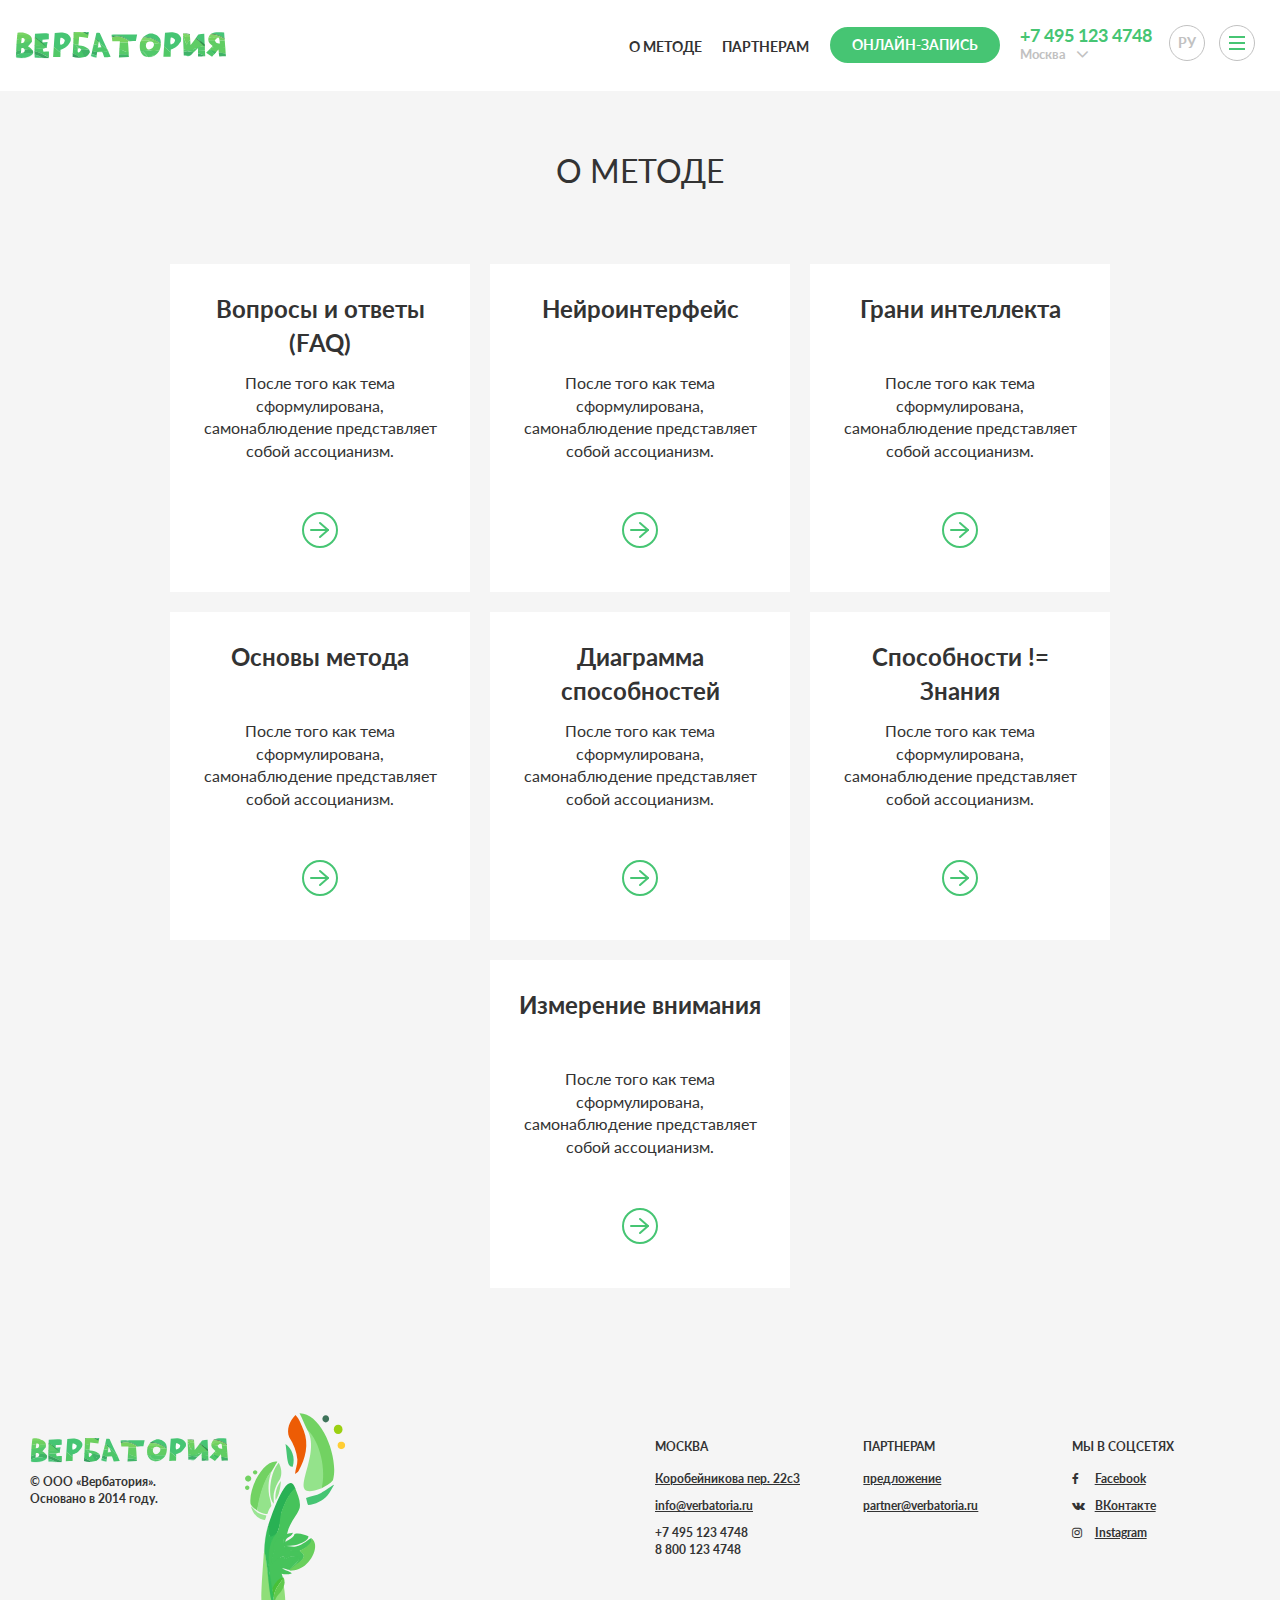
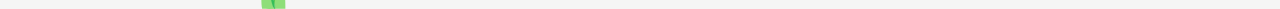
==== commit 22bb9bb8: "city" ====
--- a/about_method.html
+++ b/about_method.html
@@ -6,8 +6,8 @@
   <link rel="stylesheet" type="text/css" href="theme/css/bootstrap/bootstrap.min.css">
   <link rel="stylesheet" type="text/css" href="theme/css/theme.css">
 
-  <script src="js/libs/jquery-3.2.1.min.js"></script>
-  <script src="js/scripts.js"></script>
+  <script src="theme/js/libs/jquery-3.2.1.min.js"></script>
+  <script src="theme/js/scripts.js"></script>
 </head>
 <body class="page">
   <header>
@@ -163,7 +163,7 @@
       </div>
     </a>
 
-    <a href="#">
+    <a href="diagram.html">
       <div class="method-card">
         <div class="card-inset-shadow"></div>
         <div class="method-card__title">
--- a/theme/css/theme.css
+++ b/theme/css/theme.css
@@ -7,6 +7,7 @@
  */
 /* FONT PATH
  * -------------------------- */
+@import url(../fonts/icomoon/styles.css);
 @font-face {
   font-family: 'FontAwesome';
   src: url("../fonts/fontawesome-webfont.eot?v=4.7.0");
@@ -2916,6 +2917,21 @@
   color: #46c573;
   font-size: 4rem; }
 
+.circle-wrapper {
+  display: flex;
+  justify-content: center;
+  align-items: center;
+  width: 48px;
+  height: 48px;
+  -webkit-border-radius: 50%;
+  -moz-border-radius: 50%;
+  -ms-border-radius: 50%;
+  border-radius: 50%;
+  background-color: #c1c1c1; }
+  .circle-wrapper span {
+    color: white;
+    font-size: 24px; }
+
 /* FONT */
 /* BORDER */
 /* HEADER */
@@ -2932,6 +2948,19 @@
   header .container {
     position: relative; }
 
+.header-overlay {
+  content: '';
+  position: absolute;
+  top: 0;
+  left: 0;
+  right: 0;
+  bottom: 0;
+  background-color: rgba(255, 255, 255, 0.9);
+  z-index: 3;
+  display: none; }
+  .header-overlay.show {
+    display: block; }
+
 .header-flex-container {
   display: flex;
   justify-content: space-between;
@@ -2951,7 +2980,8 @@
   color: inherit;
   text-transform: uppercase;
   font-size: 0.875rem;
-  font-weight: bold; }
+  font-weight: bold;
+  padding-bottom: 0.5rem; }
   .header__link a:hover {
     text-decoration: none;
     border-bottom: solid 2px #46c573; }
@@ -2983,15 +3013,58 @@
   position: absolute;
   top: 1px;
   top: 1.5625rem;
-  right: 4.6875rem; }
+  right: 4.6875rem;
+  z-index: 5; }
+
+.language-list {
+  position: absolute;
+  top: -18px;
+  right: 0;
+  display: flex;
+  align-items: center;
+  list-style-type: none;
+  background-color: white;
+  -webkit-border-radius: 36px;
+  -moz-border-radius: 36px;
+  -ms-border-radius: 36px;
+  border-radius: 36px;
+  height: 2.25rem;
+  padding: 0 1.25rem;
+  transition: width 1s ease;
+  width: 0; }
+  .language-list.open {
+    width: 26.25rem;
+    border: solid 1px #46c573; }
+    .language-list.open li {
+      visibility: visible;
+      opacity: 1; }
+  .language-list li {
+    padding: 0 1.5625rem;
+    text-transform: uppercase;
+    font-weight: bold;
+    font-size: 0.875rem;
+    cursor: pointer;
+    visibility: hidden;
+    transition: opacity 2s ease;
+    opacity: 0; }
+    .language-list li:hover {
+      text-decoration: underline; }
+      .language-list li:hover.current {
+        text-decoration: none; }
+    .language-list li.current {
+      color: #46c573; }
 
 .language-btn {
+  position: relative;
   border: 0.0625rem solid #c1c1c1;
   height: 2.25rem;
   width: 2.25rem;
   color: #c1c1c1;
   background-color: #ffffff;
-  text-transform: uppercase; }
+  text-transform: uppercase;
+  z-index: 10;
+  font-size: 0.875rem;
+  font-weight: bold; }
   .language-btn.circle {
     -webkit-border-radius: 50%;
     -moz-border-radius: 50%;
@@ -3002,6 +3075,30 @@
     border-color: #46c573; }
   .language-btn:active {
     background-color: #f5f5f5; }
+
+.dropdown {
+  position: relative; }
+  .dropdown a[data-toggle="dropdown"] {
+    color: #c1c1c1; }
+
+.dropdown-menu {
+  display: none;
+  position: absolute;
+  top: 0.3125rem;
+  left: 0;
+  padding: 0.625rem 0;
+  background-color: #ffffff;
+  list-style-type: none;
+  width: 8.75rem; }
+  .dropdown-menu li {
+    padding: 0.3125rem 0.75rem; }
+    .dropdown-menu li:hover {
+      background-color: #f5f5f5; }
+  .dropdown-menu a {
+    color: black;
+    text-decoration: none; }
+  .dropdown-menu.show {
+    display: block; }
 
 /* FONT */
 /* BORDER */
@@ -3098,10 +3195,12 @@
   position: relative; }
   .video-slider video {
     position: absolute;
+    left: 0;
     top: 0;
-    left: 0;
-    right: 0;
-    bottom: 0; }
+    min-width: 100%;
+    min-height: 100%;
+    height: auto;
+    width: auto; }
 
 .slider-overlay {
   position: absolute;
@@ -3117,7 +3216,7 @@
   left: 0;
   right: 0;
   bottom: 0;
-  background: url("../images/Home/start_img.jpg") no-repeat;
+  background: url("../images/Home/photos/start_img.jpg") no-repeat;
   background-size: cover; }
 
 .video-slider__text {
@@ -3169,10 +3268,12 @@
       margin-bottom: -3px; }
 
 #play-btn {
-  margin-top: 3.125rem;
-  cursor: pointer; }
-  #play-btn:hover .play-btn-home {
-    stroke: #46c573; }
+  margin-top: 3.125rem; }
+
+#play-btn-circle {
+  transition: stroke-dashoffset 11s ease; }
+  #play-btn-circle.go-time {
+    stroke-dashoffset: 0; }
 
 /* FONT */
 /* BORDER */
@@ -3188,7 +3289,7 @@
 .choose-age-text {
   max-width: 300px;
   font-size: 1.375rem;
-  margin: 1.25rem 0.9375rem 0.9375rem 0; }
+  margin: 0.625rem 0.9375rem 0.9375rem 0; }
 
 .choose-age-price {
   font-size: 2rem;
@@ -3202,7 +3303,7 @@
   height: 7.75rem;
   margin: 0.3125rem;
   border-radius: 50%;
-  border: dotted 1px #c1c1c1; }
+  border: dotted 1px rgba(0, 0, 0, 0.1); }
   .choose-age-icon .choose-age-second-border {
     display: flex;
     justify-content: center;
@@ -3210,28 +3311,32 @@
     align-items: center;
     width: 7.125rem;
     height: 7.125rem;
-    border: solid 5px #c1c1c1;
+    border: solid 5px rgba(0, 0, 0, 0.1);
     border-radius: 50%; }
 
 .choose-age-icon-text {
   max-width: 7.75rem;
   margin: auto; }
-  .choose-age-icon-text .icon-main-text {
+  .choose-age-icon-text .main-text {
     font-family: 'Oswald', sans-serif;
     font-size: 0.875rem;
     text-transform: uppercase;
     text-align: center;
     margin-bottom: 0.3125rem; }
-  .choose-age-icon-text .icon-age {
+  .choose-age-icon-text .age {
     text-align: center; }
 
 .choose-age-item {
   cursor: pointer; }
   .choose-age-item:hover .choose-age-icon, .choose-age-item.active .choose-age-icon {
+    border: solid 1px rgba(0, 0, 0, 0.2); }
+    .choose-age-item:hover .choose-age-icon .choose-age-second-border, .choose-age-item.active .choose-age-icon .choose-age-second-border {
+      border-color: rgba(0, 0, 0, 0.2); }
+  .choose-age-item.active .choose-age-icon {
     border: solid 1px #46c573; }
-    .choose-age-item:hover .choose-age-icon .choose-age-second-border, .choose-age-item.active .choose-age-icon .choose-age-second-border {
+    .choose-age-item.active .choose-age-icon .choose-age-second-border {
       border-color: #46c573; }
-  .choose-age-item:hover .choose-age-icon-text, .choose-age-item.active .choose-age-icon-text {
+  .choose-age-item.active .choose-age-icon-text {
     color: #46c573; }
 
 .age-packages {
@@ -3240,40 +3345,49 @@
     margin: 0; }
 
 .package-section {
-  display: flex;
+  display: none;
   align-items: center;
   cursor: pointer;
-  margin: 1.25rem 0; }
+  margin-bottom: 1.25rem;
+  order: 0; }
+  .package-section.show-section {
+    display: flex; }
   .package-section .package-section__icon {
     margin-right: 1.25rem; }
   .package-section .package-section__title {
+    display: inline-block;
     font-size: 1.5rem; }
-  .package-section:hover .package-section__title {
+  .package-section.current .package-section__title {
     color: #ec5d04; }
-  .package-section:hover svg circle {
-    fill: #ec5d04; }
+  .package-section.current .circle-wrapper {
+    background-color: #ec5d04; }
 
 .package-section-list-wrapper {
   display: flex;
   justify-content: flex-end; }
 
 .package-section-list {
-  margin: 3.125rem 10% 3.125rem 0.625rem; }
+  display: flex;
+  flex-direction: column;
+  margin: 2.5rem 7% 2.5rem 0.625rem;
+  width: 26.875rem; }
 
 .package-section-description {
   display: flex;
-  justify-content: center;
+  justify-content: flex-start;
   height: 26.875rem;
-  background: url("../images/Home/photos/diagnostika.jpg") no-repeat center;
+  background: url("../images/Home/bullets_bg/1.jpg") no-repeat center;
   background-size: cover;
   position: relative;
-  padding: 1.25rem 2.8125rem; }
+  padding: 1.25rem 4.125rem; }
   .package-section-description .package-section-description__text-container {
-    display: flex;
     flex-direction: column;
     justify-content: center;
     z-index: 5;
-    max-width: 37.5rem; }
+    max-width: 28.125rem;
+    display: none; }
+    .package-section-description .package-section-description__text-container.current {
+      display: flex; }
   .package-section-description .section-description-title {
     color: #85ff8a;
     font-size: 1.875rem;
@@ -3300,68 +3414,6 @@
   top: 11.875rem;
   border: 1.75rem solid transparent;
   border-left: 1.75rem solid white; }
-
-.how-to-work {
-  background-color: #f5f5f5;
-  padding: 2.1875rem 1.25rem; }
-
-.how-to-work-title {
-  font-size: 2rem;
-  text-transform: uppercase;
-  text-align: right;
-  padding-top: 0.9375rem;
-  padding-right: 3.125rem; }
-
-.how-to-work-step-icons .step-item {
-  display: inline-block; }
-  .how-to-work-step-icons .step-item .step-item-icon {
-    display: flex;
-    width: 4.125rem;
-    height: 4.125rem;
-    margin-left: 0.1875rem;
-    -webkit-border-radius: 50%;
-    -moz-border-radius: 50%;
-    -ms-border-radius: 50%;
-    border-radius: 50%;
-    border: solid 4px #c1c1c1;
-    background-color: #ffffff;
-    margin-bottom: 0.625rem; }
-    .how-to-work-step-icons .step-item .step-item-icon.active {
-      border-color: #46c573; }
-    .how-to-work-step-icons .step-item .step-item-icon img {
-      margin: auto; }
-  .how-to-work-step-icons .step-item .step-item-text {
-    font-size: 0.875rem;
-    color: rgba(0, 0, 0, 0.5);
-    text-align: center; }
-.how-to-work-step-icons .step-item-circle {
-  display: inline-block;
-  width: 5px;
-  height: 5px;
-  background-color: #d8d8d8;
-  -webkit-border-radius: 50%;
-  -moz-border-radius: 50%;
-  -ms-border-radius: 50%;
-  border-radius: 50%;
-  position: relative;
-  top: -55px; }
-
-.steps-slider {
-  background-color: #ffffff; }
-  .steps-slider .step-slider-bg-image {
-    height: 30rem;
-    width: 100%;
-    background: url("../images/Home/photos/step_1.jpg") no-repeat center;
-    background-size: cover;
-    position: relative; }
-
-.step-slider-bg-image-overlay {
-  position: absolute;
-  top: 0;
-  left: 0;
-  right: 0;
-  bottom: 0;
-  background-color: rgba(45, 6, 6, 0.6); }
 
 .button-online-entry .button-online-entry-container {
   text-align: center;
@@ -3421,6 +3473,220 @@
       margin: 0.625rem 2.1875rem; }
       .main-page__partners .partners-logo .logo-item img {
         height: 100%; }
+
+/* FONT */
+/* BORDER */
+/* HEADER */
+/* COLORS */
+/* PADDINGS */
+/* MARGINS */
+.how-to-work {
+  background-color: #f5f5f5;
+  padding: 2.1875rem 1.25rem; }
+
+.how-to-work-title {
+  font-size: 2rem;
+  text-transform: uppercase;
+  text-align: right;
+  padding-top: 0.9375rem;
+  padding-right: 3.125rem; }
+
+.how-to-work-step-icons .step-item {
+  display: inline-block; }
+  .how-to-work-step-icons .step-item .step-item-icon {
+    display: flex;
+    width: 4.125rem;
+    height: 4.125rem;
+    margin-left: 0.1875rem;
+    -webkit-border-radius: 50%;
+    -moz-border-radius: 50%;
+    -ms-border-radius: 50%;
+    border-radius: 50%;
+    border: solid 4px rgba(0, 0, 0, 0.15);
+    background-color: #ffffff;
+    margin-bottom: 0.625rem;
+    cursor: pointer; }
+    .how-to-work-step-icons .step-item .step-item-icon:hover {
+      border-color: rgba(0, 0, 0, 0.3); }
+    .how-to-work-step-icons .step-item .step-item-icon.active {
+      border-color: #46c573; }
+    .how-to-work-step-icons .step-item .step-item-icon img {
+      margin: auto; }
+  .how-to-work-step-icons .step-item .step-item-text {
+    font-size: 0.875rem;
+    color: rgba(0, 0, 0, 0.5);
+    text-align: center; }
+.how-to-work-step-icons .step-item-circle {
+  display: inline-block;
+  width: 5px;
+  height: 5px;
+  background-color: #d8d8d8;
+  -webkit-border-radius: 50%;
+  -moz-border-radius: 50%;
+  -ms-border-radius: 50%;
+  border-radius: 50%;
+  position: relative;
+  top: -55px; }
+  .how-to-work-step-icons .step-item-circle.active {
+    background-color: #46c573; }
+
+.steps-slider {
+  color: #ffffff;
+  position: relative;
+  height: 30rem; }
+  .steps-slider .step-1-overlay {
+    position: absolute;
+    left: 0;
+    right: 0;
+    top: 0;
+    bottom: 0;
+    background-color: rgba(45, 6, 6, 0.55); }
+  .steps-slider .step-2-overlay {
+    position: absolute;
+    left: 0;
+    right: 0;
+    top: 0;
+    bottom: 0;
+    background-color: rgba(0, 0, 0, 0.3); }
+  .steps-slider .step-3-overlay {
+    position: absolute;
+    left: 0;
+    right: 0;
+    top: 0;
+    bottom: 0;
+    background-color: rgba(0, 6, 6, 0.4); }
+  .steps-slider .slider-btn {
+    width: 2.5rem;
+    height: 2.5rem;
+    border-left: solid 2px #ffffff;
+    border-bottom: solid 2px #ffffff;
+    position: absolute;
+    left: 2%;
+    top: 13.75rem;
+    z-index: 50;
+    cursor: pointer; }
+    .steps-slider .slider-btn.left {
+      transform: rotate(45deg); }
+    .steps-slider .slider-btn.right {
+      left: auto;
+      right: 2%;
+      transform: rotate(-135deg); }
+  .steps-slider .step {
+    position: absolute;
+    height: 30rem;
+    width: 100%;
+    transition: opacity 1s ease-in-out;
+    opacity: 0; }
+    .steps-slider .step.current {
+      opacity: 1; }
+    .steps-slider .step .left-block {
+      display: flex;
+      flex-direction: column;
+      justify-content: center;
+      padding: 3.125rem;
+      padding-left: 7.5625rem; }
+    .steps-slider .step .right-block {
+      display: flex;
+      justify-content: center;
+      align-items: center; }
+  .steps-slider .step-content-container {
+    display: flex;
+    max-width: 1200px;
+    margin: auto;
+    z-index: 5;
+    height: 100%;
+    position: relative; }
+    .steps-slider .step-content-container > div {
+      flex-basis: 50%; }
+    .steps-slider .step-content-container .step-title {
+      font-size: 2.25rem;
+      font-weight: bold;
+      text-transform: uppercase;
+      margin-bottom: 1.875rem; }
+    .steps-slider .step-content-container .step-text {
+      font-size: 1.25rem; }
+  .steps-slider #step-1 {
+    background: url("../images/Home/photos/step_1.jpg") no-repeat center;
+    background-size: cover; }
+  .steps-slider #step-2 {
+    background: url("../images/Home/photos/step_2.jpg") no-repeat center;
+    background-size: cover; }
+  .steps-slider #step-3 {
+    background: url("../images/Home/photos/step_3.jpg") no-repeat center;
+    background-size: cover; }
+  .steps-slider .clock {
+    position: relative;
+    width: 202px;
+    height: 204px;
+    display: flex;
+    flex-direction: column;
+    justify-content: center;
+    align-items: center; }
+    .steps-slider .clock .clock-time {
+      font-size: 5rem;
+      line-height: 5rem; }
+    .steps-slider .clock .clock-text {
+      font-size: 1.75rem;
+      line-height: 1.75rem; }
+  .steps-slider .clock-line {
+    position: absolute;
+    height: 17px;
+    border-left: solid 2px #ffffff; }
+    .steps-slider .clock-line.top {
+      top: 10px; }
+    .steps-slider .clock-line.bottom {
+      bottom: 10px; }
+    .steps-slider .clock-line.left {
+      height: 0;
+      width: 17px;
+      border-bottom: solid 2px #ffffff;
+      left: 10px; }
+    .steps-slider .clock-line.right {
+      height: 0;
+      width: 17px;
+      border-bottom: solid 2px #ffffff;
+      right: 10px; }
+  .steps-slider .right-block-second-line {
+    display: flex;
+    position: relative;
+    left: -20px; }
+    .steps-slider .right-block-second-line .step-2-count {
+      font-size: 7.5rem;
+      line-height: 6.25rem;
+      color: #ec5d04; }
+    .steps-slider .right-block-second-line .right-block-title {
+      font-size: 2rem;
+      text-transform: uppercase; }
+  .steps-slider .clock-svg {
+    position: absolute;
+    top: 0;
+    left: 0;
+    transform: rotate(-90deg);
+    height: 100%; }
+
+#clock-oval {
+  transition: stroke-dashoffset 5s ease; }
+  #clock-oval.go-time {
+    stroke-dashoffset: 0; }
+
+.diagram-bg {
+  width: 9.375rem;
+  height: 9.25rem;
+  -webkit-border-radius: 50%;
+  -moz-border-radius: 50%;
+  -ms-border-radius: 50%;
+  border-radius: 50%;
+  background-color: rgba(0, 0, 0, 0.4);
+  padding: 0.3125rem;
+  transition: all 1s ease; }
+  .diagram-bg.animate {
+    transform: scale(2); }
+
+.diagram {
+  width: 100%;
+  height: 100%;
+  background: url("../images/Home/Diagram@2x.png") no-repeat center;
+  background-size: cover; }
 
 /* FONT */
 /* BORDER */
@@ -3633,7 +3899,10 @@
 .orange-line {
   width: 64px;
   margin: auto;
-  border-top: solid 4px #ec5d04; }
+  border-top: solid 3px #ec5d04; }
+  .orange-line.left {
+    margin-left: 0;
+    margin-right: auto; }
 
 .page__partner-cards {
   position: relative;
@@ -3765,6 +4034,39 @@
   font-size: 1rem;
   text-align: center; }
 
+/* FONT */
+/* BORDER */
+/* HEADER */
+/* COLORS */
+/* PADDINGS */
+/* MARGINS */
+.article {
+  font-size: 1rem; }
+  .article > img {
+    margin: 2.5rem 0; }
+
+.article-title {
+  font-size: 2.25rem;
+  font-weight: bold; }
+
+.bold {
+  font-weight: bold; }
+
+.next-article-links {
+  display: flex;
+  justify-content: space-between;
+  font-size: 1.125rem;
+  font-weight: bold;
+  margin: 3.75rem 0; }
+  .next-article-links a {
+    color: inherit; }
+  .next-article-links .fa {
+    font-weight: normal; }
+  .next-article-links .fa-long-arrow-left {
+    padding-right: 0.625rem; }
+  .next-article-links .fa-long-arrow-right {
+    padding-left: 0.625rem; }
+
 @media (min-width: 992px) {
   .container {
     width: 100%;
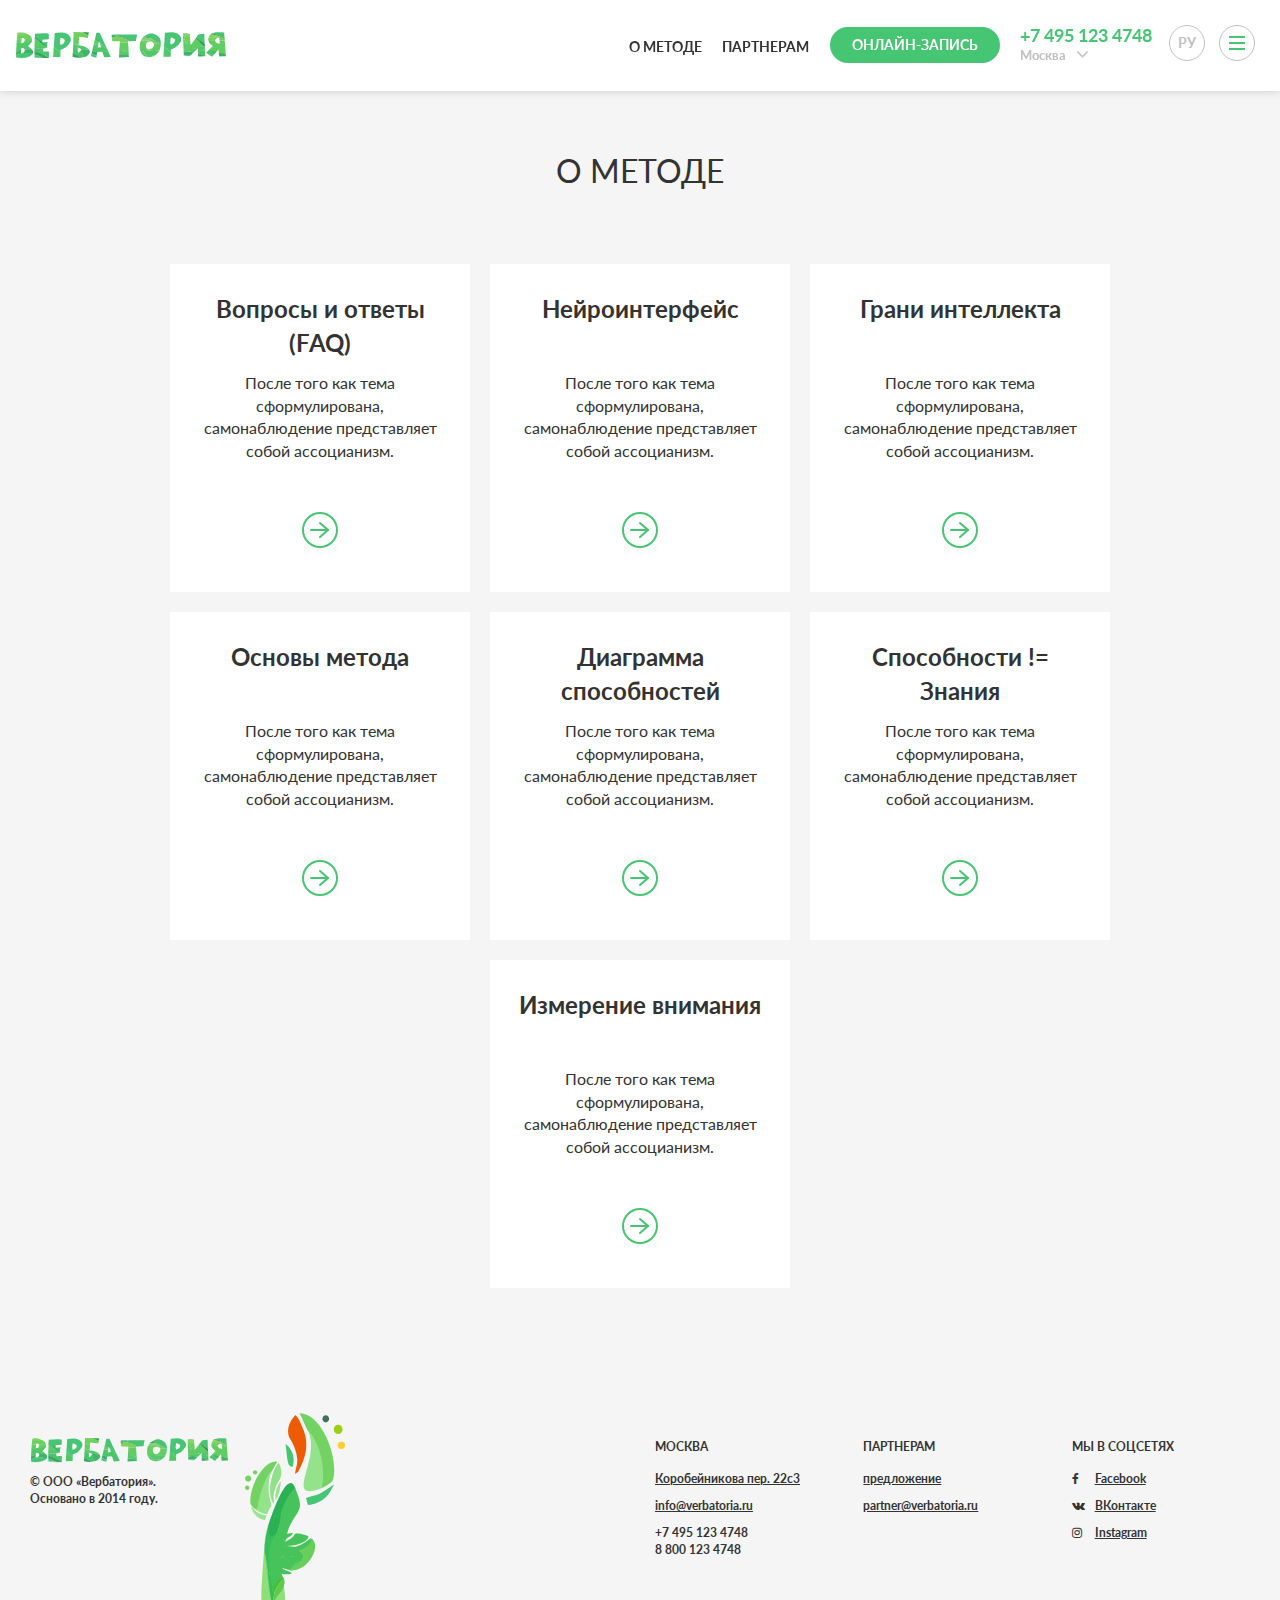
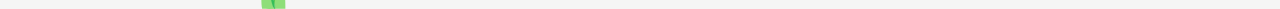
==== commit b07f2283: "доработки" ====
--- a/about_method.html
+++ b/about_method.html
@@ -10,23 +10,34 @@
   <script src="theme/js/scripts.js"></script>
 </head>
 <body class="page">
-  <header>
+  <header class="shadow">
+  <div class="header-overlay"></div>
   <div class="container">
     <div class="header-flex-container">
-      <div class="header-language-menu">
+      <div class="header-language-menu hidden-xs hidden-sm">
+        <ul class="language-list">
+          <li>english</li>
+          <li>қазақша</li>
+          <li class="current">русский</li>
+        </ul>
         <button class="language-btn circle">
           ру
         </button>
       </div>
+
+      <div class="header-phone-btn visible-xs visible-sm">
+        <i class="fa fa-phone"></i>
+      </div>
+
       <div class="header__logo">
         <a href="index.html">
           <img src="theme/images/Home/verbatoria_logo.svg" width="211" alt="Логотип Вербатория"/>
         </a>
       </div>
-      <div class="header-flex-item header__link">
+      <div class="header-flex-item header__link hidden-xs hidden-sm">
         <a href="about_method.html">О методе</a>
       </div>
-      <div class="header-flex-item header__link">
+      <div class="header-flex-item header__link hidden-xs hidden-sm">
         <a href="partners.html">Партнерам</a>
       </div>
       <div class="header-flex-item">
@@ -34,12 +45,23 @@
           Онлайн-запись
         </button>
       </div>
-      <div class="header-flex-item">
+      <div class="header-flex-item hidden-xs hidden-sm">
         <div class="header__phone">
           +7 495 123 4748
         </div>
         <div class="header__chose-location">
-          Москва<span class="fa fa-angle-down"></span>
+
+          <div class="dropdown">
+            <a data-toggle="dropdown" id="city-btn">Москва<span class="fa fa-angle-down"></span></a>
+            <ul id="city-menu" class="dropdown-menu">
+              <li><a href="#">Ачинск</a></li>
+              <li><a href="#">Астана</a></li>
+              <li><a href="#">Мытищи</a></li>
+              <li><a href="#">Челябинск</a></li>
+              <li><a href="#">Оренбург</a></li>
+              <li><a href="#">Новосибирск</a></li>
+            </ul>
+          </div>
         </div>
       </div>
       <div class="header-flex-item">
@@ -72,47 +94,80 @@
       </div>
     </div>
   </div>
-  <div class="main-menu">
-    <div class="container">
-      <div class="row">
-        <div class="col-md-4">
-          <div class="header_verbatoria-tree-img">
-            <img src="theme/images/Home/verbatoria_tree.svg"  height="250" alt="Дерево Вербатория"/>
-          </div>
-        </div>
-        <div class="col-md-4">
-          <div class="main-menu-title">
-            Диагностика таланта
-          </div>
-          <ul class="main-menu-link-list">
-            <li><a href="#">4-7 лет: Гармоничное развитие</a> </li>
-            <li><a href="#">7-11 лет: Выбор школы и класса</a> </li>
-            <li><a href="#">11-14 лет: Образовательный маршрут</a> </li>
-            <li><a href="#">14-17 лет: Выбор профессии</a> </li>
-            <li><a href="#">17+: Кто Я?</a> </li>
+
+  <div class="visible-xs visible-sm">
+    <div class="mobile-main-menu">
+      <ul class="mobile-menu">
+        <li><a href="#">Выбрать исследование</a></li>
+        <li><a href="#">Как мы работаем</a></li>
+        <li><a href="#">О методе</a></li>
+        <li><a href="#">Партнерам</a></li>
+        <li><a href="#">Оставить заявку</a></li>
+        <div class="submenu-toggle">
+          <div class="click-to-toggle">Москва<span class="fa fa-angle-down"></span><span class="fa fa-angle-up"></span> </div>
+          <ul class="mobile-submenu">
+            <li><a href="#">Санкт-Петербург</a></li>
+            <li><a href="#">Ростов-на-Дону</a></li>
+            <li><a href="#">Екатеринбург</a></li>
+            <li><a href="#">Самара</a></li>
           </ul>
         </div>
-        <div class="col-md-4">
-          <div class="main-menu-title">
-            Партнерам
-          </div>
-          <ul class="main-menu-link-list">
-            <li><a href="businessman.html">Предпринимателям</a> </li>
-            <li><a href="head_of_kindergarten.html">Руководителям детских учреждений</a> </li>
-            <li><a href="psychologist.html">Психологам</a> </li>
-            <li><a href="hr_director.html">HR Директорам</a> </li>
+        <div class="submenu-toggle">
+          <div class="click-to-toggle">Русский<span class="fa fa-angle-down"></span><span class="fa fa-angle-up"></span> </div>
+          <ul class="mobile-submenu">
+            <li><a href="#">English</a></li>
+            <li><a href="#">қазақша</a></li>
+            <li><a href="#">中文(简体)</a></li>
           </ul>
         </div>
-      </div>
+      </ul>
     </div>
   </div>
+
+  <div class="hidden-xs hidden-sm">
+    <div class="main-menu">
+      <div class="container">
+        <div class="row">
+          <div class="col-md-4">
+            <div class="header_verbatoria-tree-img">
+              <img src="theme/images/Home/verbatoria_tree.svg"  height="250" alt="Дерево Вербатория"/>
+            </div>
+          </div>
+          <div class="col-md-4">
+            <div class="main-menu-title-link">
+              <a href="#choose-age" data-package="4-7">Диагностика таланта</a>
+            </div>
+            <ul class="main-menu-link-list">
+              <li><a href="#choose-age" data-package="4-7">4-7 лет: Гармоничное развитие</a> </li>
+              <li><a href="#choose-age" data-package="7-11">7-11 лет: Выбор школы и класса</a> </li>
+              <li><a href="#choose-age" data-package="11-14">11-14 лет: Образовательный маршрут</a> </li>
+              <li><a href="#choose-age" data-package="14-17">14-17 лет: Выбор профессии</a> </li>
+              <li><a href="#choose-age" data-package="17">17+: Кто Я?</a> </li>
+            </ul>
+          </div>
+          <div class="col-md-4">
+            <div class="main-menu-title-link">
+              <a href="partners.html">Партнерам</a>
+            </div>
+            <ul class="main-menu-link-list">
+              <li><a href="businessman.html">Предпринимателям</a> </li>
+              <li><a href="head_of_kindergarten.html">Руководителям детских учреждений</a> </li>
+              <li><a href="psychologist.html">Психологам</a> </li>
+              <li><a href="hr_director.html">HR Директорам</a> </li>
+            </ul>
+          </div>
+        </div>
+      </div>
+    </div>
+  </div>
+
 </header>
   <div class="overlay"></div>
   <div class="about-method__title mb-6 mt-6">
     О методе
   </div>
   <div class="method-cards mb-9">
-    <a href="#">
+    <a href="diagram.html">
       <div class="method-card">
         <div class="card-inset-shadow"></div>
         <div class="method-card__title">
@@ -125,7 +180,7 @@
       </div>
     </a>
 
-    <a href="#">
+    <a href="diagram.html">
       <div class="method-card">
         <div class="card-inset-shadow"></div>
         <div class="method-card__title">
@@ -138,7 +193,7 @@
       </div>
     </a>
 
-    <a href="#">
+    <a href="diagram.html">
       <div class="method-card">
         <div class="card-inset-shadow"></div>
         <div class="method-card__title">
@@ -150,7 +205,7 @@
         <img src="theme/images/Home/green_arrow_circle.svg" alt=""/>
       </div>
     </a>
-    <a href="#">
+    <a href="diagram.html">
       <div class="method-card">
         <div class="card-inset-shadow"></div>
         <div class="method-card__title">
@@ -176,7 +231,7 @@
       </div>
     </a>
 
-    <a href="#">
+    <a href="diagram.html">
       <div class="method-card">
         <div class="card-inset-shadow"></div>
         <div class="method-card__title">
@@ -189,7 +244,7 @@
       </div>
     </a>
 
-    <a href="#">
+    <a href="diagram.html">
       <div class="method-card">
         <div class="card-inset-shadow"></div>
         <div class="method-card__title">
--- a/theme/css/theme.css
+++ b/theme/css/theme.css
@@ -2850,22 +2850,33 @@
   padding: 0.625rem 0.9375rem;
   background-color: transparent;
   text-transform: uppercase;
-  font-size: 1rem; }
+  font-size: 1rem;
+  transition: all .3s linear; }
   button[type="button"].btn-success,
   button[type="submit"].btn-success {
     border-color: #46c573;
     color: #46c573; }
     button[type="button"].btn-success:hover,
     button[type="submit"].btn-success:hover {
-      border-color: #34a45c;
-      color: #34a45c; }
-
-input[type="text"]:focus,
-input[type="email"]:focus,
-input[type="password"]:focus,
-button[type="button"]:focus,
-button[type="submit"]:focus {
-  border-color: #46c573; }
+      background-color: #46c573;
+      color: #ffffff; }
+    button[type="button"].btn-success:active,
+    button[type="submit"].btn-success:active {
+      background-color: rgba(70, 196, 115, 0.5);
+      color: #ffffff; }
+
+input[type="text"],
+input[type="email"],
+input[type="password"],
+button[type="button"],
+button[type="submit"] {
+  transition: all .3s linear; }
+  input[type="text"]:focus,
+  input[type="email"]:focus,
+  input[type="password"]:focus,
+  button[type="button"]:focus,
+  button[type="submit"]:focus {
+    border-color: #8e8e8e; }
 
 .round-button {
   -webkit-border-radius: 18px;
@@ -2877,7 +2888,8 @@
   border: 0.125rem solid #c1c1c1;
   height: 2.25rem;
   padding: 0 1.25rem;
-  text-transform: uppercase; }
+  text-transform: uppercase;
+  transition: all .3s linear; }
   .round-button.success {
     border-color: #46c573;
     color: #ffffff;
@@ -2942,9 +2954,10 @@
   position: fixed;
   z-index: 10;
   top: 0;
-  right: 0;
-  left: 0;
+  width: 100%;
   background-color: #ffffff; }
+  header.shadow {
+    box-shadow: 0 0 9px 0 rgba(0, 0, 0, 0.17); }
   header .container {
     position: relative; }
 
@@ -3011,7 +3024,6 @@
 
 .header-language-menu {
   position: absolute;
-  top: 1px;
   top: 1.5625rem;
   right: 4.6875rem;
   z-index: 5; }
@@ -3064,7 +3076,8 @@
   text-transform: uppercase;
   z-index: 10;
   font-size: 0.875rem;
-  font-weight: bold; }
+  font-weight: bold;
+  transition: all .3s linear; }
   .language-btn.circle {
     -webkit-border-radius: 50%;
     -moz-border-radius: 50%;
@@ -3091,7 +3104,8 @@
   list-style-type: none;
   width: 8.75rem; }
   .dropdown-menu li {
-    padding: 0.3125rem 0.75rem; }
+    padding: 0.3125rem 0.75rem;
+    transition: all .3s linear; }
     .dropdown-menu li:hover {
       background-color: #f5f5f5; }
   .dropdown-menu a {
@@ -3099,6 +3113,34 @@
     text-decoration: none; }
   .dropdown-menu.show {
     display: block; }
+
+.header-phone-btn {
+  position: absolute;
+  top: 1.75rem;
+  right: 4.6875rem;
+  z-index: 5;
+  width: 2rem;
+  height: 2rem;
+  border: 0.0625rem solid #c1c1c1;
+  -webkit-border-radius: 50%;
+  -moz-border-radius: 50%;
+  -ms-border-radius: 50%;
+  border-radius: 50%;
+  color: #c1c1c1;
+  background-color: #ffffff;
+  text-transform: uppercase;
+  font-size: 0.875rem;
+  font-weight: bold;
+  text-align: center;
+  vertical-align: middle;
+  line-height: 2rem;
+  cursor: pointer;
+  transition: all .3s linear; }
+  .header-phone-btn:hover {
+    color: #46c573;
+    border-color: #46c573; }
+  .header-phone-btn:active {
+    background-color: #f5f5f5; }
 
 /* FONT */
 /* BORDER */
@@ -3117,9 +3159,14 @@
   margin-bottom: -2.25rem;
   padding-left: 5.625rem; }
 
-.main-menu-title {
+.main-menu-title-link {
   font-size: 1.125rem;
   font-weight: bold; }
+  .main-menu-title-link a {
+    color: inherit; }
+    .main-menu-title-link a:hover {
+      text-decoration: none;
+      border-bottom: solid 2px #46c573; }
 
 ul.main-menu-link-list {
   padding-left: 0;
@@ -3139,7 +3186,8 @@
   width: 2.25rem;
   color: #c1c1c1;
   background-color: #ffffff;
-  text-transform: uppercase; }
+  text-transform: uppercase;
+  transition: all .3s linear; }
   .main-menu-btn.circle {
     -webkit-border-radius: 50%;
     -moz-border-radius: 50%;
@@ -3179,6 +3227,56 @@
   right: 0;
   left: 0;
   background-color: rgba(0, 0, 0, 0.6); }
+
+.mobile-main-menu {
+  width: 20.125rem;
+  background-color: #ffffff;
+  position: absolute;
+  top: 5.6875rem;
+  right: 0;
+  display: none; }
+  .mobile-main-menu ul {
+    padding: 0;
+    list-style-type: none;
+    margin: 0; }
+    .mobile-main-menu ul li {
+      text-align: center;
+      padding: 0.9375rem;
+      border-bottom: solid 1px #e8e8e8;
+      cursor: pointer;
+      transition: all .3s linear; }
+      .mobile-main-menu ul li:hover {
+        background-color: rgba(0, 0, 0, 0.1); }
+      .mobile-main-menu ul li a {
+        color: inherit;
+        text-decoration: none;
+        text-transform: uppercase; }
+  .mobile-main-menu .submenu-toggle {
+    text-align: center;
+    text-transform: uppercase;
+    color: #46c573;
+    background-color: #f5f5f5;
+    border-top: solid 1px #e8e8e8; }
+    .mobile-main-menu .submenu-toggle .fa-angle-up {
+      display: none; }
+    .mobile-main-menu .submenu-toggle.open .mobile-submenu {
+      display: block; }
+    .mobile-main-menu .submenu-toggle.open .fa-angle-down {
+      display: none; }
+    .mobile-main-menu .submenu-toggle.open .fa-angle-up {
+      display: inline-block; }
+    .mobile-main-menu .submenu-toggle .click-to-toggle {
+      padding: 0.9375rem;
+      cursor: pointer; }
+      .mobile-main-menu .submenu-toggle .click-to-toggle .fa {
+        padding-left: 0.625rem;
+        color: #c1c1c1; }
+    .mobile-main-menu .submenu-toggle .mobile-submenu {
+      display: none; }
+      .mobile-main-menu .submenu-toggle .mobile-submenu li {
+        border: none; }
+        .mobile-main-menu .submenu-toggle .mobile-submenu li a {
+          color: black; }
 
 /* FONT */
 /* BORDER */
@@ -3505,7 +3603,8 @@
     border: solid 4px rgba(0, 0, 0, 0.15);
     background-color: #ffffff;
     margin-bottom: 0.625rem;
-    cursor: pointer; }
+    cursor: pointer;
+    transition: all .3s linear; }
     .how-to-work-step-icons .step-item .step-item-icon:hover {
       border-color: rgba(0, 0, 0, 0.3); }
     .how-to-work-step-icons .step-item .step-item-icon.active {
@@ -3526,7 +3625,8 @@
   -ms-border-radius: 50%;
   border-radius: 50%;
   position: relative;
-  top: -55px; }
+  top: -55px;
+  transition: all .3s linear; }
   .how-to-work-step-icons .step-item-circle.active {
     background-color: #46c573; }
 
@@ -3665,7 +3765,7 @@
     height: 100%; }
 
 #clock-oval {
-  transition: stroke-dashoffset 5s ease; }
+  transition: stroke-dashoffset 8s ease; }
   #clock-oval.go-time {
     stroke-dashoffset: 0; }
 
@@ -3678,11 +3778,13 @@
   border-radius: 50%;
   background-color: rgba(0, 0, 0, 0.4);
   padding: 0.3125rem;
-  transition: all 1s ease; }
+  transition: all 4s ease; }
   .diagram-bg.animate {
     transform: scale(2); }
 
 .diagram {
+  position: relative;
+  top: 1px;
   width: 100%;
   height: 100%;
   background: url("../images/Home/Diagram@2x.png") no-repeat center;
@@ -3706,6 +3808,8 @@
   /* -------------------------------------------- */
   /* PAGE LIST */
   /* -------------------------------------------- */ }
+  .page.no-bg {
+    background-color: #ffffff; }
   .page .page-title {
     padding-top: 1.5625rem;
     padding-bottom: 1.5625rem;
@@ -3929,7 +4033,7 @@
       padding: 1.875rem 1.5625rem 4.125rem 1.5625rem;
       margin: 1.25rem;
       width: 28.125rem;
-      box-shadow: 0 0 9px 2px rgba(0, 0, 0, 0.17);
+      box-shadow: 0 0 9px 0 rgba(0, 0, 0, 0.17);
       height: 41.625rem; }
       .page__partner-cards .cards-wrapper .card .card-inset-shadow {
         position: absolute;
@@ -3942,7 +4046,7 @@
         z-index: 1;
         margin-top: auto; }
       .page__partner-cards .cards-wrapper .card:hover {
-        box-shadow: 0 0 9px 2px rgba(70, 196, 115, 0.71); }
+        box-shadow: 0 0 9px 0 rgba(70, 196, 115, 0.71); }
         .page__partner-cards .cards-wrapper .card:hover button {
           background-color: #46c573;
           color: #ffffff; }
@@ -3950,7 +4054,7 @@
           box-shadow: inset 0 0 0 2px #46c573; }
       .page__partner-cards .cards-wrapper .card:active {
         background-color: #f5f5f5;
-        box-shadow: 0 0 9px 2px rgba(70, 196, 115, 0.71); }
+        box-shadow: 0 0 9px 0 rgba(70, 196, 115, 0.71); }
         .page__partner-cards .cards-wrapper .card:active .card-inset-shadow {
           box-shadow: inset 0 0 0 2px #46c573; }
         .page__partner-cards .cards-wrapper .card:active button {
@@ -4015,12 +4119,12 @@
     left: 0;
     z-index: 0; }
   .method-card:hover {
-    box-shadow: 0 0 9px 2px rgba(70, 196, 115, 0.71); }
+    box-shadow: 0 0 9px 0 rgba(70, 196, 115, 0.71); }
     .method-card:hover .card-inset-shadow {
       box-shadow: inset 0 0 0 2px #46c573; }
   .method-card:active {
     background-color: #f5f5f5;
-    box-shadow: 0 0 9px 2px rgba(70, 196, 115, 0.71); }
+    box-shadow: 0 0 9px 0 rgba(70, 196, 115, 0.71); }
     .method-card:active .card-inset-shadow {
       box-shadow: inset 0 0 0 2px #46c573; }
 
@@ -4041,9 +4145,15 @@
 /* PADDINGS */
 /* MARGINS */
 .article {
-  font-size: 1rem; }
+  font-size: 1rem;
+  max-width: 45rem;
+  margin: auto; }
   .article > img {
-    margin: 2.5rem 0; }
+    margin-top: 2.5rem;
+    margin-bottom: 0.625rem; }
+  .article .img-description {
+    font-size: 0.8125rem;
+    color: #9b9b9b; }
 
 .article-title {
   font-size: 2.25rem;
@@ -4067,9 +4177,53 @@
   .next-article-links .fa-long-arrow-right {
     padding-left: 0.625rem; }
 
+/* FONT */
+/* BORDER */
+/* HEADER */
+/* COLORS */
+/* PADDINGS */
+/* MARGINS */
 @media (min-width: 992px) {
   .container {
     width: 100%;
     max-width: 81.25rem; } }
+@media (max-width: 991px) {
+  .container {
+    width: 100%; }
+
+  .main-menu-btn {
+    border: none; }
+    .main-menu-btn:hover {
+      background-color: #ffffff; }
+      .main-menu-btn:hover #Header, .main-menu-btn:hover #btn_closeMainMenu {
+        fill: #46c573; }
+    .main-menu-btn:active {
+      background-color: #ffffff; }
+      .main-menu-btn:active #Header, .main-menu-btn:active #btn_closeMainMenu {
+        fill: #46c573; }
+    .main-menu-btn.close {
+      background-color: #ffffff;
+      color: #46c573; }
+      .main-menu-btn.close:hover {
+        background-color: #ffffff;
+        color: #46c573; }
+      .main-menu-btn.close:active {
+        color: #46c573;
+        background-color: #ffffff; }
+
+  .choose-age {
+    flex-wrap: wrap;
+    padding-top: 1.25rem; }
+    .choose-age .first-block {
+      width: 100%;
+      display: flex;
+      flex-direction: column;
+      align-items: center;
+      margin-bottom: 1.25rem; }
+      .choose-age .first-block .choose-age-text {
+        max-width: 100%; }
+
+  .main-page__partners {
+    padding: 0; } }
 
 /*# sourceMappingURL=theme.css.map */
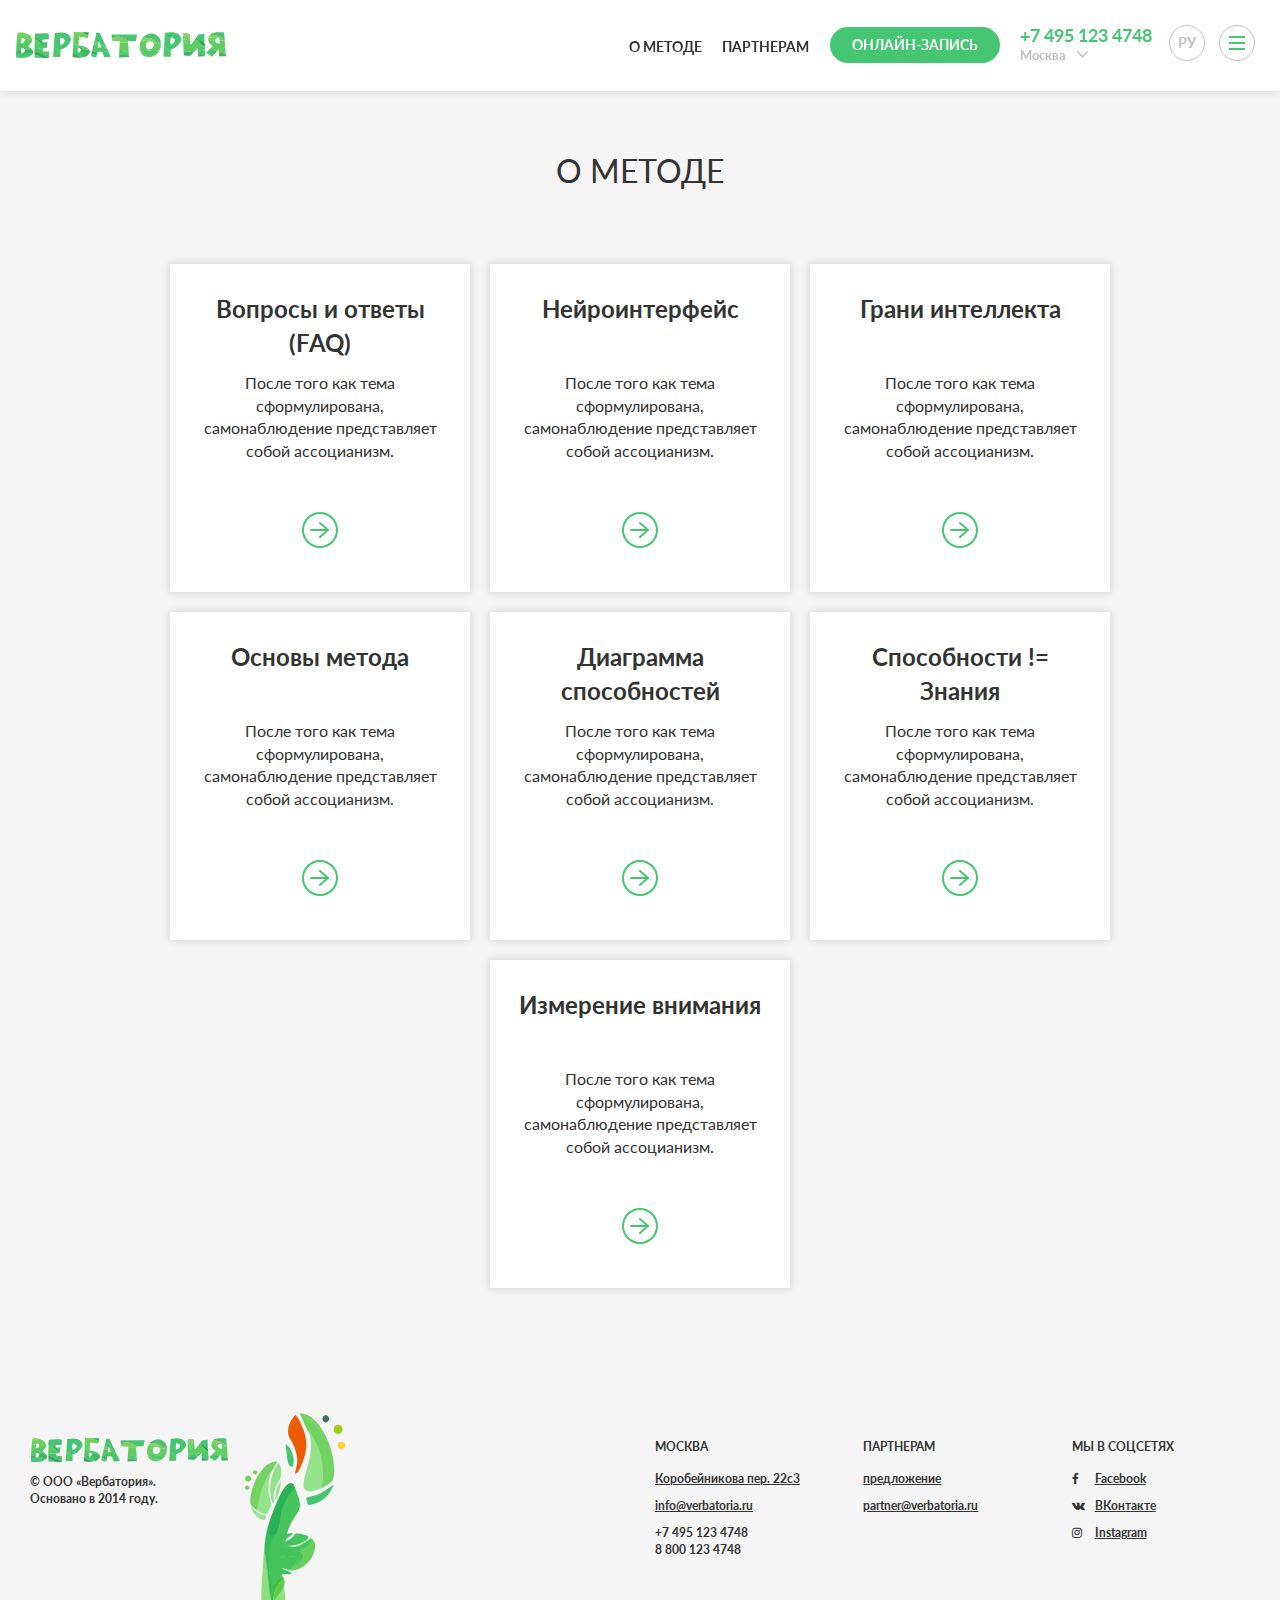
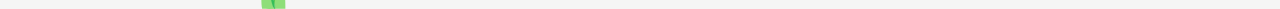
==== commit d3e09573: "доработки" ====
--- a/about_method.html
+++ b/about_method.html
@@ -264,8 +264,8 @@
   <footer>
     <div class="container">
       <div class="row">
-        <div class="col-xs-12 col-sm-6">
-          <div class="footer_verbatoria-tree-img">
+        <div class="col-xs-12 col-sm-4 col-md-5 col-lg-6">
+          <div class="footer_verbatoria-tree-img hidden-sm hidden-xs">
             <img src="theme/images/Home/verbatoria_tree.svg"  height="196" alt="Дерево Вербатория"/>
           </div>
           <div class="footer__verbatoria-logo">
@@ -275,11 +275,12 @@
             © ООО «Вербатория».<br/>
             Основано в 2014 году.
           </div>
-        </div>
-
-        <div class="col-xs-12 col-sm-6">
+
+        </div>
+
+        <div class="col-xs-12 col-sm-8 col-md-7 col-lg-6">
           <div class="row">
-            <div class="col-md-4">
+            <div class="col-sm-4">
               <div class="footer-title">Москва</div>
               <div class="footer__link-item">
                 <a href="#">Коробейникова пер. 22с3</a>
@@ -291,7 +292,7 @@
                 +7 495 123 4748<br/>8 800 123 4748
               </div>
             </div>
-            <div class="col-md-4">
+            <div class="col-sm-4">
               <div class="footer-title">Партнерам</div>
               <div class="footer__link-item">
                 <a href="#">предложение</a>
@@ -300,7 +301,7 @@
                 <a href="mailto:partner@verbatoria.ru">partner@verbatoria.ru</a>
               </div>
             </div>
-            <div class="col-md-4">
+            <div class="col-sm-4">
               <div class="footer-title">Мы в соцсетях</div>
               <div class="footer__link-item">
                 <span class="fa fa-facebook"></span>
--- a/theme/css/theme.css
+++ b/theme/css/theme.css
@@ -1,6 +1,6 @@
 @charset "UTF-8";
-@import url(../fonts/Lato/stylesheet.css);
-@import url(../fonts/Oswald/stylesheet.css);
+@import url("https://fonts.googleapis.com/css?family=Lato");
+@import url("https://fonts.googleapis.com/css?family=Fira+Sans+Extra+Condensed:500");
 /*!
  *  Font Awesome 4.7.0 by @davegandy - http://fontawesome.io - @fontawesome
  *  License - http://fontawesome.io/license (Font: SIL OFL 1.1, CSS: MIT License)
@@ -2944,6 +2944,13 @@
     color: white;
     font-size: 24px; }
 
+.disable-overlay {
+  position: absolute;
+  top: 0;
+  bottom: 0;
+  right: 0;
+  left: 0; }
+
 /* FONT */
 /* BORDER */
 /* HEADER */
@@ -3042,7 +3049,7 @@
   border-radius: 36px;
   height: 2.25rem;
   padding: 0 1.25rem;
-  transition: width 1s ease;
+  transition: width 0.5s ease;
   width: 0; }
   .language-list.open {
     width: 26.25rem;
@@ -3050,6 +3057,9 @@
     .language-list.open li {
       visibility: visible;
       opacity: 1; }
+      .language-list.open li .fa {
+        visibility: visible;
+        opacity: 1; }
   .language-list li {
     padding: 0 1.5625rem;
     text-transform: uppercase;
@@ -3057,14 +3067,32 @@
     font-size: 0.875rem;
     cursor: pointer;
     visibility: hidden;
-    transition: opacity 2s ease;
-    opacity: 0; }
+    transition: opacity 1.5s ease;
+    opacity: 0;
+    display: flex;
+    align-items: center; }
+    .language-list li a {
+      color: inherit; }
+    .language-list li .fa {
+      width: 1.5625rem;
+      font-weight: normal;
+      font-size: 1rem;
+      visibility: hidden;
+      opacity: 0;
+      transition: opacity 1.5s linear;
+      display: none; }
     .language-list li:hover {
       text-decoration: underline; }
       .language-list li:hover.current {
         text-decoration: none; }
     .language-list li.current {
       color: #46c573; }
+      .language-list li.current a:hover {
+        text-decoration: none; }
+      .language-list li.current .fa {
+        display: block; }
+    .language-list li.check-icon {
+      width: 0.9375rem; }
 
 .language-btn {
   position: relative;
@@ -3255,16 +3283,17 @@
     text-align: center;
     text-transform: uppercase;
     color: #46c573;
-    background-color: #f5f5f5;
     border-top: solid 1px #e8e8e8; }
     .mobile-main-menu .submenu-toggle .fa-angle-up {
       display: none; }
-    .mobile-main-menu .submenu-toggle.open .mobile-submenu {
-      display: block; }
-    .mobile-main-menu .submenu-toggle.open .fa-angle-down {
-      display: none; }
-    .mobile-main-menu .submenu-toggle.open .fa-angle-up {
-      display: inline-block; }
+    .mobile-main-menu .submenu-toggle.open {
+      background-color: #f5f5f5; }
+      .mobile-main-menu .submenu-toggle.open .mobile-submenu {
+        display: block; }
+      .mobile-main-menu .submenu-toggle.open .fa-angle-down {
+        display: none; }
+      .mobile-main-menu .submenu-toggle.open .fa-angle-up {
+        display: inline-block; }
     .mobile-main-menu .submenu-toggle .click-to-toggle {
       padding: 0.9375rem;
       cursor: pointer; }
@@ -3339,8 +3368,7 @@
   text-transform: uppercase; }
 
 .video-slider__main-text {
-  font-size: 2rem;
-  font-weight: bold;
+  font-size: 2.5rem;
   text-transform: uppercase; }
 
 .video-slider__regular-text {
@@ -3400,6 +3428,7 @@
   width: 7.75rem;
   height: 7.75rem;
   margin: 0.3125rem;
+  margin-bottom: 0.8125rem;
   border-radius: 50%;
   border: dotted 1px rgba(0, 0, 0, 0.1); }
   .choose-age-icon .choose-age-second-border {
@@ -3416,25 +3445,31 @@
   max-width: 7.75rem;
   margin: auto; }
   .choose-age-icon-text .main-text {
-    font-family: 'Oswald', sans-serif;
-    font-size: 0.875rem;
+    font-family: 'Fira Sans Extra Condensed', sans-serif;
+    font-size: 1rem;
     text-transform: uppercase;
     text-align: center;
     margin-bottom: 0.3125rem; }
   .choose-age-icon-text .age {
-    text-align: center; }
+    text-align: center;
+    font-size: 0.875rem; }
 
 .choose-age-item {
   cursor: pointer; }
   .choose-age-item:hover .choose-age-icon, .choose-age-item.active .choose-age-icon {
+    transition: all 0.3s linear;
     border: solid 1px rgba(0, 0, 0, 0.2); }
     .choose-age-item:hover .choose-age-icon .choose-age-second-border, .choose-age-item.active .choose-age-icon .choose-age-second-border {
+      transition: all 0.3s linear;
       border-color: rgba(0, 0, 0, 0.2); }
   .choose-age-item.active .choose-age-icon {
+    transition: all 0.3s linear;
     border: solid 1px #46c573; }
     .choose-age-item.active .choose-age-icon .choose-age-second-border {
+      transition: all 0.3s linear;
       border-color: #46c573; }
   .choose-age-item.active .choose-age-icon-text {
+    transition: all 0.1s linear;
     color: #46c573; }
 
 .age-packages {
@@ -3456,8 +3491,10 @@
     display: inline-block;
     font-size: 1.5rem; }
   .package-section.current .package-section__title {
+    transition: all 0.2s linear;
     color: #ec5d04; }
   .package-section.current .circle-wrapper {
+    transition: all 0.2s linear;
     background-color: #ec5d04; }
 
 .package-section-list-wrapper {
@@ -3589,46 +3626,48 @@
   padding-top: 0.9375rem;
   padding-right: 3.125rem; }
 
-.how-to-work-step-icons .step-item {
-  display: inline-block; }
-  .how-to-work-step-icons .step-item .step-item-icon {
-    display: flex;
-    width: 4.125rem;
-    height: 4.125rem;
-    margin-left: 0.1875rem;
+.how-to-work-step-icons {
+  position: relative; }
+  .how-to-work-step-icons .step-item {
+    display: inline-block; }
+    .how-to-work-step-icons .step-item .step-item-icon {
+      display: flex;
+      width: 4.125rem;
+      height: 4.125rem;
+      margin-left: 0.1875rem;
+      -webkit-border-radius: 50%;
+      -moz-border-radius: 50%;
+      -ms-border-radius: 50%;
+      border-radius: 50%;
+      border: solid 4px rgba(0, 0, 0, 0.15);
+      background-color: #ffffff;
+      margin-bottom: 0.625rem;
+      cursor: pointer;
+      transition: all .3s linear; }
+      .how-to-work-step-icons .step-item .step-item-icon:hover {
+        border-color: rgba(0, 0, 0, 0.3); }
+      .how-to-work-step-icons .step-item .step-item-icon.active {
+        border-color: #46c573; }
+      .how-to-work-step-icons .step-item .step-item-icon img {
+        margin: auto; }
+    .how-to-work-step-icons .step-item .step-item-text {
+      font-size: 0.875rem;
+      color: rgba(0, 0, 0, 0.5);
+      text-align: center; }
+  .how-to-work-step-icons .step-item-circle {
+    display: inline-block;
+    width: 5px;
+    height: 5px;
+    background-color: #d8d8d8;
     -webkit-border-radius: 50%;
     -moz-border-radius: 50%;
     -ms-border-radius: 50%;
     border-radius: 50%;
-    border: solid 4px rgba(0, 0, 0, 0.15);
-    background-color: #ffffff;
-    margin-bottom: 0.625rem;
-    cursor: pointer;
+    position: relative;
+    top: -55px;
     transition: all .3s linear; }
-    .how-to-work-step-icons .step-item .step-item-icon:hover {
-      border-color: rgba(0, 0, 0, 0.3); }
-    .how-to-work-step-icons .step-item .step-item-icon.active {
-      border-color: #46c573; }
-    .how-to-work-step-icons .step-item .step-item-icon img {
-      margin: auto; }
-  .how-to-work-step-icons .step-item .step-item-text {
-    font-size: 0.875rem;
-    color: rgba(0, 0, 0, 0.5);
-    text-align: center; }
-.how-to-work-step-icons .step-item-circle {
-  display: inline-block;
-  width: 5px;
-  height: 5px;
-  background-color: #d8d8d8;
-  -webkit-border-radius: 50%;
-  -moz-border-radius: 50%;
-  -ms-border-radius: 50%;
-  border-radius: 50%;
-  position: relative;
-  top: -55px;
-  transition: all .3s linear; }
-  .how-to-work-step-icons .step-item-circle.active {
-    background-color: #46c573; }
+    .how-to-work-step-icons .step-item-circle.active {
+      background-color: #46c573; }
 
 .steps-slider {
   color: #ffffff;
@@ -3821,7 +3860,7 @@
   .page .page-title__subText {
     font-size: 1.25rem; }
   .page .page-title__mainText {
-    font-family: 'Oswald', sans-serif;
+    font-family: 'Fira Sans Extra Condensed', sans-serif;
     font-size: 2.25rem;
     text-transform: uppercase; }
   .page .page-title__img {
@@ -3946,7 +3985,7 @@
     text-align: center; }
     .common-feedback .common-feedback__form input, .common-feedback .common-feedback__form button {
       vertical-align: top;
-      margin: 0 0.625rem 0.9375rem; }
+      margin: 0 0.625rem 0.625rem; }
 
 .feedback-information {
   text-align: center; }
@@ -3978,7 +4017,8 @@
   padding: 2.5rem 0 12.5rem; }
   .page__partner-numbers .partners-container {
     max-width: 37rem;
-    margin: auto; }
+    margin: auto;
+    position: relative; }
   .page__partner-numbers .partner-numbers {
     display: flex;
     justify-content: space-around; }
@@ -4108,7 +4148,8 @@
   padding: 1.75rem 1.6875rem 2.75rem;
   background-color: #ffffff;
   position: relative;
-  margin: 0.625rem; }
+  margin: 0.625rem;
+  box-shadow: 0 0 9px 0 rgba(0, 0, 0, 0.17); }
   .method-card img {
     margin-top: auto; }
   .method-card .card-inset-shadow {
@@ -4221,9 +4262,76 @@
       align-items: center;
       margin-bottom: 1.25rem; }
       .choose-age .first-block .choose-age-text {
-        max-width: 100%; }
+        max-width: 100%; } }
+@media (min-width: 768px) and (max-width: 991px) {
+  .package-section .package-section__title {
+    font-size: 1.375rem; }
+
+  .package-section-description {
+    padding-left: 3.0625rem;
+    padding-right: 2rem; }
+    .package-section-description .section-description-title {
+      font-size: 1.625rem; }
+    .package-section-description .section-description-subtitle {
+      font-size: 1.25rem; }
+    .package-section-description .section-description-text {
+      font-size: 1rem; }
+
+  .how-to-work .how-to-work-title {
+    padding-right: 0; }
+  .how-to-work .how-to-work-step-icons {
+    padding-left: 1.875rem; }
+
+  .steps-slider .step .left-block {
+    padding-left: 6.125rem;
+    padding-right: 0; }
+  .steps-slider .step .right-block {
+    padding: 0 3.125rem; }
 
   .main-page__partners {
-    padding: 0; } }
+    padding-left: 0.625rem;
+    padding-right: 0.625rem; }
+
+  input[type="text"],
+  input[type="email"],
+  input[type="password"] {
+    width: 16.25rem; }
+    input[type="text"]::-webkit-input-placeholder,
+    input[type="email"]::-webkit-input-placeholder,
+    input[type="password"]::-webkit-input-placeholder {
+      font-size: 1.125rem; }
+    input[type="text"]::-moz-placeholder,
+    input[type="email"]::-moz-placeholder,
+    input[type="password"]::-moz-placeholder {
+      font-size: 1.125rem; }
+
+  .diagram-bg {
+    width: 7.625rem;
+    height: 7.5rem; }
+
+  .method-card {
+    width: 20.75rem; }
+
+  .page__partner-cards .cards-wrapper .card {
+    width: 20.125rem; }
+  .page__partner-cards .cards-wrapper .card-title.mb-6 {
+    margin-bottom: 2.5rem !important; }
+  .page__partner-cards .cards-wrapper .card-title.mb-3 {
+    margin-bottom: 0.625rem !important; }
+  .page__partner-cards .cards-wrapper .card-text {
+    font-size: 1rem;
+    margin-bottom: 0.9375rem !important; }
+  .page__partner-cards .cards-wrapper .card-bold-text {
+    font-size: 1rem; }
+
+  .left-20 {
+    position: relative;
+    left: -1.25rem; }
+
+  .page .page-list-title {
+    font-size: 1.75rem; }
+  .page .page-list ul li {
+    padding-left: 0;
+    margin-bottom: 0.9375rem; } }
 
 /*# sourceMappingURL=theme.css.map */
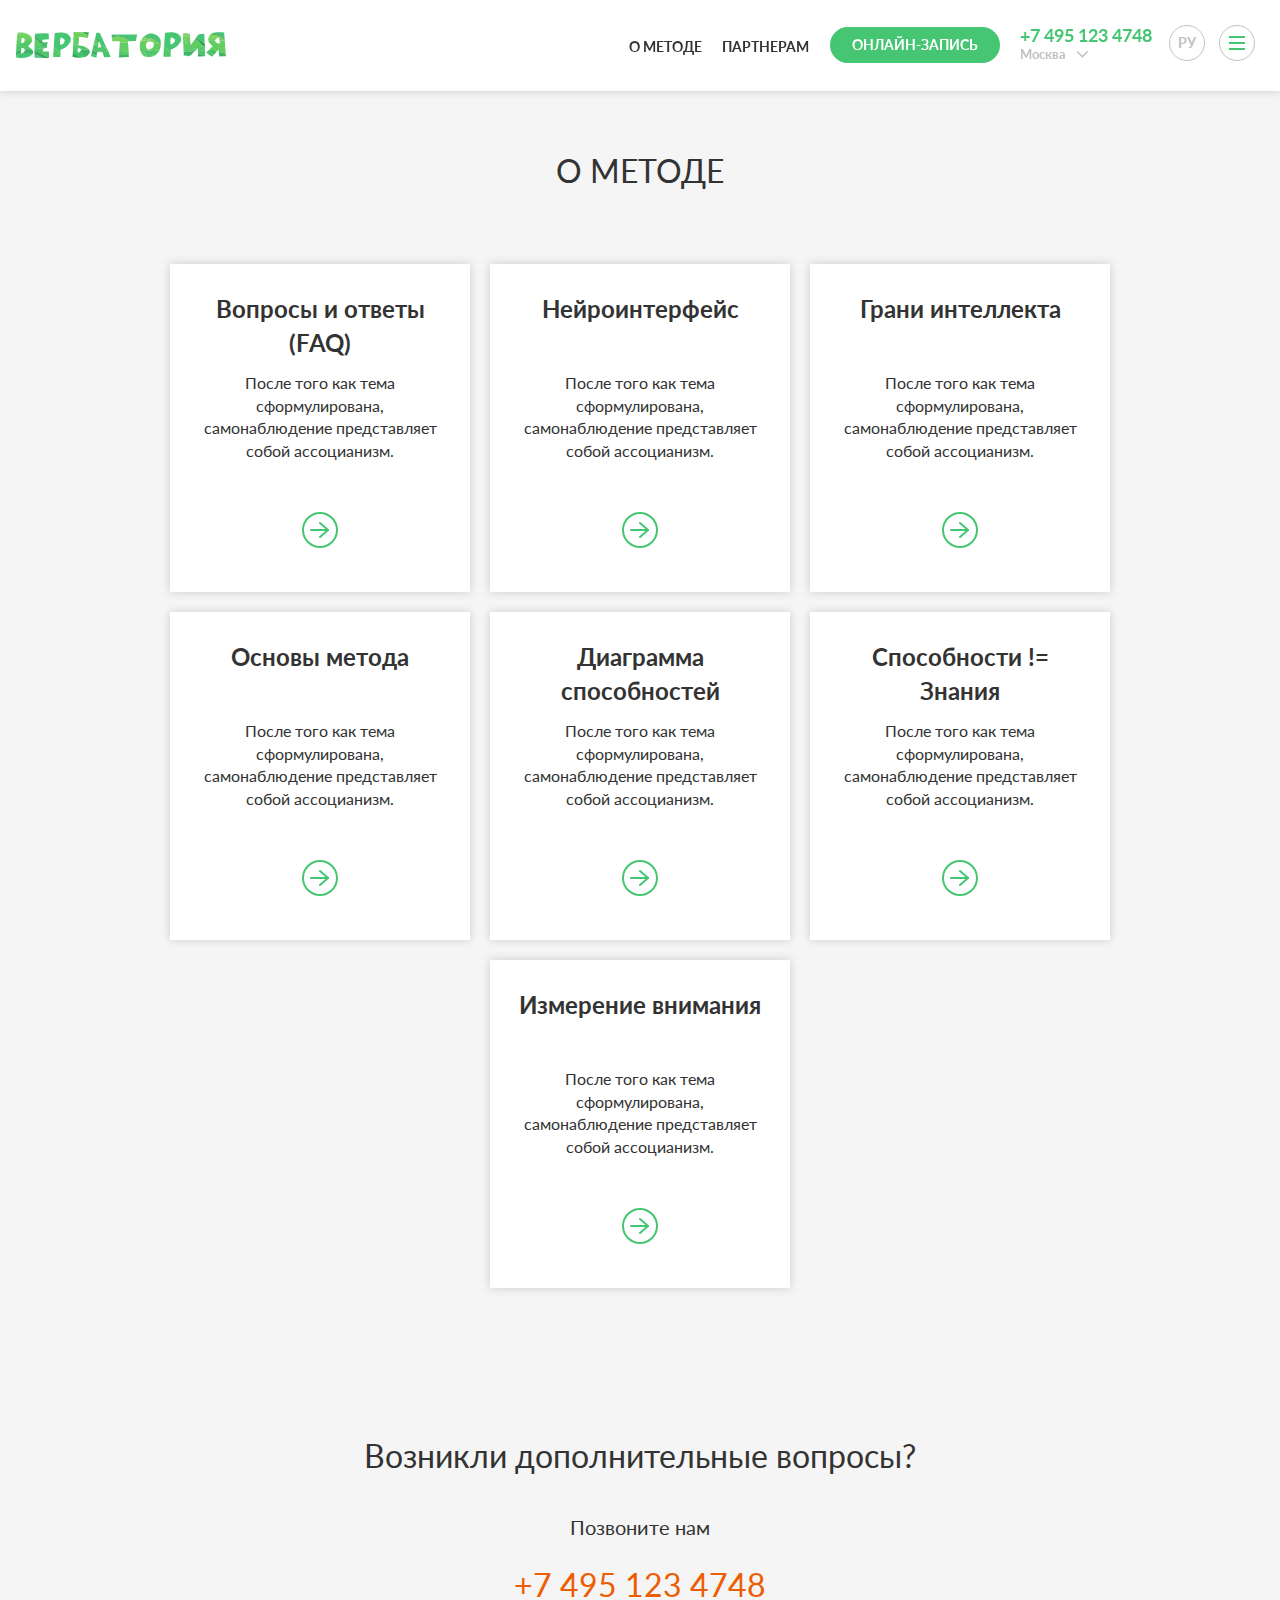
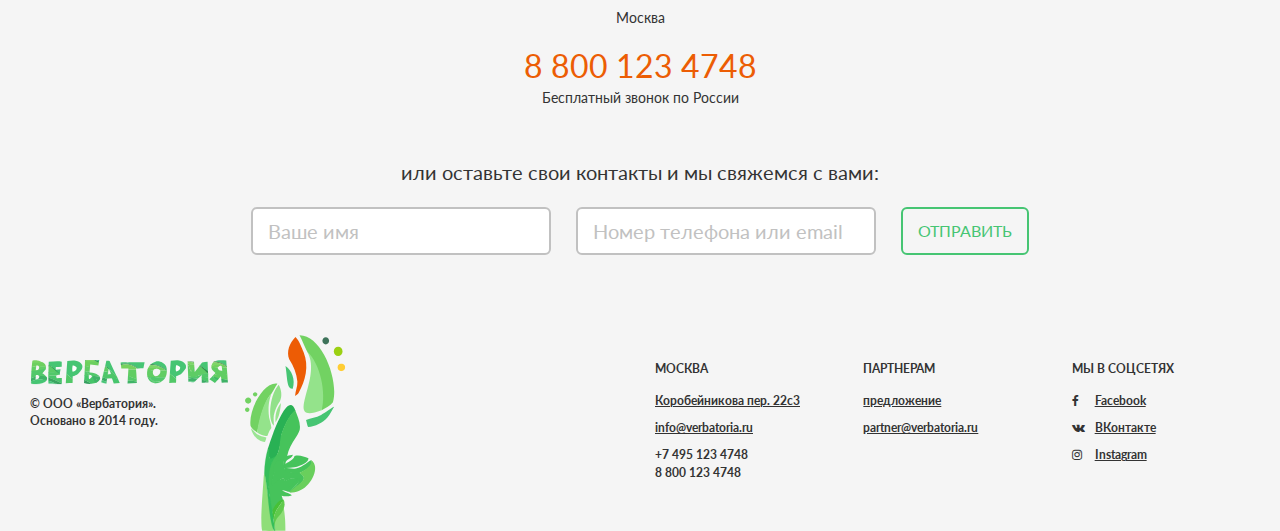
==== commit 2d125bfe: "method page - mobile styles" ====
--- a/about_method.html
+++ b/about_method.html
@@ -3,6 +3,8 @@
 <head>
   <meta charset="UTF-8">
   <title>Verbatoria.ru</title>
+  <meta name="viewport" content="width=device-width, initial-scale=1.0">
+
   <link rel="stylesheet" type="text/css" href="theme/css/bootstrap/bootstrap.min.css">
   <link rel="stylesheet" type="text/css" href="theme/css/theme.css">
 
@@ -16,9 +18,9 @@
     <div class="header-flex-container">
       <div class="header-language-menu hidden-xs hidden-sm">
         <ul class="language-list">
-          <li>english</li>
-          <li>қазақша</li>
-          <li class="current">русский</li>
+          <li><span class="fa fa-check"></span><a href="#">english</a></li>
+          <li><span class="fa fa-check"></span><a href="#">қазақша</a></li>
+          <li class="current"><span class="fa fa-check"></span><a href="#">русский</a></li>
         </ul>
         <button class="language-btn circle">
           ру
@@ -40,7 +42,7 @@
       <div class="header-flex-item header__link hidden-xs hidden-sm">
         <a href="partners.html">Партнерам</a>
       </div>
-      <div class="header-flex-item">
+      <div class="header-flex-item hidden-xs">
         <button class="round-button success">
           Онлайн-запись
         </button>
@@ -96,31 +98,61 @@
   </div>
 
   <div class="visible-xs visible-sm">
-    <div class="mobile-main-menu">
-      <ul class="mobile-menu">
-        <li><a href="#">Выбрать исследование</a></li>
-        <li><a href="#">Как мы работаем</a></li>
-        <li><a href="#">О методе</a></li>
-        <li><a href="#">Партнерам</a></li>
-        <li><a href="#">Оставить заявку</a></li>
-        <div class="submenu-toggle">
-          <div class="click-to-toggle">Москва<span class="fa fa-angle-down"></span><span class="fa fa-angle-up"></span> </div>
-          <ul class="mobile-submenu">
-            <li><a href="#">Санкт-Петербург</a></li>
-            <li><a href="#">Ростов-на-Дону</a></li>
-            <li><a href="#">Екатеринбург</a></li>
-            <li><a href="#">Самара</a></li>
-          </ul>
-        </div>
-        <div class="submenu-toggle">
-          <div class="click-to-toggle">Русский<span class="fa fa-angle-down"></span><span class="fa fa-angle-up"></span> </div>
-          <ul class="mobile-submenu">
-            <li><a href="#">English</a></li>
-            <li><a href="#">қазақша</a></li>
-            <li><a href="#">中文(简体)</a></li>
-          </ul>
-        </div>
-      </ul>
+    <div class="mobile-menu-wrapper">
+      <div class="mobile-main-menu">
+        <ul class="mobile-menu">
+          <li><a href="#choose-age">Выбрать исследование</a></li>
+          <li><a href="#how-to-work">Как мы работаем</a></li>
+          <li><a href="about_method.html">О методе</a></li>
+          <li><a href="partners.html">Партнерам</a></li>
+          <li><a href="#main-page-feedback">Оставить заявку</a></li>
+          <div class="submenu-toggle">
+            <div class="click-to-toggle">Москва<span class="fa fa-angle-down"></span><span class="fa fa-angle-up"></span> </div>
+            <ul class="mobile-submenu">
+              <li><a href="#">Санкт-Петербург</a></li>
+              <li><a href="#">Ростов-на-Дону</a></li>
+              <li><a href="#">Екатеринбург</a></li>
+              <li><a href="#">Самара</a></li>
+            </ul>
+          </div>
+          <div class="submenu-toggle">
+            <div class="click-to-toggle">Русский<span class="fa fa-angle-down"></span><span class="fa fa-angle-up"></span> </div>
+            <ul class="mobile-submenu">
+              <li><a href="#">English</a></li>
+              <li><a href="#">қазақша</a></li>
+              <li><a href="#">中文(简体)</a></li>
+            </ul>
+          </div>
+        </ul>
+      </div>
+    </div>
+  </div>
+
+  <div class="visible-xs visible-sm">
+    <div class="phone-mobile-menu">
+      <div>
+        Позвоните нам
+        <div class="phones">
+          <div class="feedback-phone">
+            +7 495 123 4748
+          </div>
+          <div class="phone-subtext">
+            Москва
+          </div>
+          <div class="feedback-phone">
+            8 800 123 4748
+          </div>
+          <div class="phone-subtext">
+            Бесплатный звонок по России
+          </div>
+        </div>
+      </div>
+    </div>
+  </div>
+
+  <div class="visible-xs">
+    <div class="online-entry-btn-wrapper">
+      <button class="round-button success xxl-btn">Онлайн-запись</button>
     </div>
   </div>
 
@@ -163,9 +195,11 @@
 
 </header>
   <div class="overlay"></div>
+
   <div class="about-method__title mb-6 mt-6">
     О методе
   </div>
+
   <div class="method-cards mb-9">
     <a href="diagram.html">
       <div class="method-card">
@@ -176,7 +210,7 @@
         <div class="method-card__text">
           После того как тема сформулирована, самонаблюдение представляет собой ассоцианизм.
         </div>
-        <img src="theme/images/Home/green_arrow_circle.svg" alt=""/>
+        <img class="hidden-xs" src="theme/images/Home/green_arrow_circle.svg" alt=""/>
       </div>
     </a>
 
@@ -189,7 +223,7 @@
         <div class="method-card__text">
           После того как тема сформулирована, самонаблюдение представляет собой ассоцианизм.
         </div>
-        <img src="theme/images/Home/green_arrow_circle.svg" alt=""/>
+        <img class="hidden-xs" src="theme/images/Home/green_arrow_circle.svg" alt=""/>
       </div>
     </a>
 
@@ -202,7 +236,7 @@
         <div class="method-card__text">
           После того как тема сформулирована, самонаблюдение представляет собой ассоцианизм.
         </div>
-        <img src="theme/images/Home/green_arrow_circle.svg" alt=""/>
+        <img class="hidden-xs" src="theme/images/Home/green_arrow_circle.svg" alt=""/>
       </div>
     </a>
     <a href="diagram.html">
@@ -214,7 +248,7 @@
         <div class="method-card__text">
           После того как тема сформулирована, самонаблюдение представляет собой ассоцианизм.
         </div>
-        <img src="theme/images/Home/green_arrow_circle.svg" alt=""/>
+        <img class="hidden-xs" src="theme/images/Home/green_arrow_circle.svg" alt=""/>
       </div>
     </a>
 
@@ -227,7 +261,7 @@
         <div class="method-card__text">
           После того как тема сформулирована, самонаблюдение представляет собой ассоцианизм.
         </div>
-        <img src="theme/images/Home/green_arrow_circle.svg" alt=""/>
+        <img class="hidden-xs" src="theme/images/Home/green_arrow_circle.svg" alt=""/>
       </div>
     </a>
 
@@ -240,7 +274,7 @@
         <div class="method-card__text">
           После того как тема сформулирована, самонаблюдение представляет собой ассоцианизм.
         </div>
-        <img src="theme/images/Home/green_arrow_circle.svg" alt=""/>
+        <img class="hidden-xs" src="theme/images/Home/green_arrow_circle.svg" alt=""/>
       </div>
     </a>
 
@@ -253,18 +287,97 @@
         <div class="method-card__text">
           После того как тема сформулирована, самонаблюдение представляет собой ассоцианизм.
         </div>
-        <img src="theme/images/Home/green_arrow_circle.svg" alt=""/>
-      </div>
-    </a>
-
-  </div>
-
-
+        <img class="hidden-xs" src="theme/images/Home/green_arrow_circle.svg" alt=""/>
+      </div>
+    </a>
+
+  </div>
+
+    <div id="main-page-feedback" class="common-feedback">
+      <div class="container">
+        <div class="row">
+          <div class="col-md-12">
+            <div class="feedback-information">
+              <div class="feedback-title">
+                Возникли дополнительные вопросы?
+              </div>
+              <div class="feedback-text">
+                Позвоните нам
+              </div>
+              <div class="phones">
+                <div class="feedback-phone">
+                  +7 495 123 4748
+                </div>
+                <div class="phone-subtext">
+                  Москва
+                </div>
+                <div class="feedback-phone">
+                  8 800 123 4748
+                </div>
+                <div class="phone-subtext">
+                  Бесплатный звонок по России
+                </div>
+              </div>
+              <div class="feedback-text">
+                или оставьте свои контакты и мы свяжемся с вами:
+              </div>
+            </div>
+            <div class="common-feedback__form">
+              <form action="" method="post">
+                <input type="text" name="name" placeholder="Ваше имя">
+                <input type="text" name="contact" placeholder="Номер телефона или email">
+                <button class="btn-success" type="submit">Отправить</button>
+              </form>
+            </div>
+          </div>
+        </div>
+      </div>
+    </div>
 
   <footer>
     <div class="container">
       <div class="row">
-        <div class="col-xs-12 col-sm-4 col-md-5 col-lg-6">
+        <div class="col-xs-12 col-sm-8 col-md-7 col-lg-6 col-sm-push-4 col-md-push-5 col-lg-push-6">
+          <div class="row">
+            <div class="col-sm-4 footer-mobile-block">
+              <div class="footer-title">Москва</div>
+              <div class="footer__link-item">
+                <a href="#">Коробейникова пер. 22с3</a>
+              </div>
+              <div class="footer__link-item">
+                <a href="mailto:info@verbatoria.ru">info@verbatoria.ru</a>
+              </div>
+              <div class="hidden-xs">
+                +7 495 123 4748<br/>8 800 123 4748
+              </div>
+            </div>
+            <div class="col-sm-4 footer-mobile-block">
+              <div class="footer-title">Партнерам</div>
+              <div class="footer__link-item">
+                <a href="#">предложение</a>
+              </div>
+              <div class="footer__link-item">
+                <a href="mailto:partner@verbatoria.ru">partner@verbatoria.ru</a>
+              </div>
+            </div>
+            <div class="col-sm-4 footer-mobile-block">
+              <div class="footer-title">Мы в соцсетях</div>
+              <div class="footer__link-item">
+                <span class="fa fa-facebook hidden-xs"></span>
+                <a href="#">Facebook</a>
+              </div>
+              <div class="footer__link-item">
+                <span class="fa fa-vk hidden-xs"></span>
+                <a href="#">ВКонтакте</a>
+              </div>
+              <div class="footer__link-item">
+                <span class="fa fa-instagram hidden-xs"></span>
+                <a href="#">Instagram</a>
+              </div>
+            </div>
+          </div>
+        </div>
+        <div class="col-xs-12 col-sm-4 col-md-5 col-lg-6 col-sm-pull-8 col-md-pull-7 col-lg-pull-6">
           <div class="footer_verbatoria-tree-img hidden-sm hidden-xs">
             <img src="theme/images/Home/verbatoria_tree.svg"  height="196" alt="Дерево Вербатория"/>
           </div>
@@ -275,48 +388,6 @@
             © ООО «Вербатория».<br/>
             Основано в 2014 году.
           </div>
-
-        </div>
-
-        <div class="col-xs-12 col-sm-8 col-md-7 col-lg-6">
-          <div class="row">
-            <div class="col-sm-4">
-              <div class="footer-title">Москва</div>
-              <div class="footer__link-item">
-                <a href="#">Коробейникова пер. 22с3</a>
-              </div>
-              <div class="footer__link-item">
-                <a href="mailto:info@verbatoria.ru">info@verbatoria.ru</a>
-              </div>
-              <div>
-                +7 495 123 4748<br/>8 800 123 4748
-              </div>
-            </div>
-            <div class="col-sm-4">
-              <div class="footer-title">Партнерам</div>
-              <div class="footer__link-item">
-                <a href="#">предложение</a>
-              </div>
-              <div class="footer__link-item">
-                <a href="mailto:partner@verbatoria.ru">partner@verbatoria.ru</a>
-              </div>
-            </div>
-            <div class="col-sm-4">
-              <div class="footer-title">Мы в соцсетях</div>
-              <div class="footer__link-item">
-                <span class="fa fa-facebook"></span>
-                <a href="#">Facebook</a>
-              </div>
-              <div class="footer__link-item">
-                <span class="fa fa-vk"></span>
-                <a href="#">ВКонтакте</a>
-              </div>
-              <div class="footer__link-item">
-                <span class="fa fa-instagram"></span>
-                <a href="#">Instagram</a>
-              </div>
-            </div>
-          </div>
         </div>
       </div>
     </div>
--- a/theme/css/theme.css
+++ b/theme/css/theme.css
@@ -2806,11 +2806,17 @@
 /* MARGINS */
 html,
 body {
+  font-family: "Lato", Helvetica, Arial, sans-serif;
   font-size: 16px;
+  line-height: 1.42857143;
+  color: #333333;
   background-color: #f5f5f5; }
   html *,
   body * {
     outline: none !important; }
+  html.overflow-hidden,
+  body.overflow-hidden {
+    overflow: hidden; }
 
 .hide {
   display: none; }
@@ -3019,6 +3025,7 @@
 
 .header__chose-location {
   font-size: 0.8125rem;
+  line-height: 1.25rem;
   color: #c1c1c1;
   font-weight: bold;
   cursor: pointer; }
@@ -3256,13 +3263,18 @@
   left: 0;
   background-color: rgba(0, 0, 0, 0.6); }
 
+.mobile-menu-wrapper {
+  position: fixed;
+  top: 5.6875rem;
+  bottom: 0;
+  right: 0;
+  overflow: auto;
+  z-index: 50;
+  width: 20.125rem;
+  display: none; }
+
 .mobile-main-menu {
-  width: 20.125rem;
-  background-color: #ffffff;
-  position: absolute;
-  top: 5.6875rem;
-  right: 0;
-  display: none; }
+  background-color: #ffffff; }
   .mobile-main-menu ul {
     padding: 0;
     list-style-type: none;
@@ -3307,6 +3319,42 @@
         .mobile-main-menu .submenu-toggle .mobile-submenu li a {
           color: black; }
 
+.phone-mobile-menu {
+  position: fixed;
+  top: 5.6875rem;
+  right: 0;
+  width: 20.1875rem;
+  background-color: #ffffff;
+  text-align: center;
+  padding-bottom: 1.875rem;
+  display: none;
+  z-index: 50; }
+  .phone-mobile-menu.visible {
+    display: block; }
+  .phone-mobile-menu .feedback-phone {
+    text-align: center;
+    margin-top: 0.9375rem;
+    font-size: 2rem;
+    color: #ec5d04; }
+  .phone-mobile-menu .phone-subtext {
+    text-align: center;
+    font-size: 0.875rem; }
+
+.online-entry-btn-wrapper {
+  display: none;
+  position: fixed;
+  bottom: 0;
+  left: 0;
+  height: 5.625rem;
+  width: 100%;
+  justify-content: center;
+  align-items: center;
+  background-color: #ffffff;
+  box-shadow: 0 0 7px 0 rgba(0, 0, 0, 0.12);
+  z-index: 100; }
+  .online-entry-btn-wrapper.visible {
+    display: flex !important; }
+
 /* FONT */
 /* BORDER */
 /* HEADER */
@@ -3314,20 +3362,10 @@
 /* PADDINGS */
 /* MARGINS */
 .video-slider {
-  display: flex;
-  align-items: center;
   width: 100%;
   height: 37.5rem;
   overflow: hidden;
   position: relative; }
-  .video-slider video {
-    position: absolute;
-    left: 0;
-    top: 0;
-    min-width: 100%;
-    min-height: 100%;
-    height: auto;
-    width: auto; }
 
 .slider-overlay {
   position: absolute;
@@ -3335,26 +3373,96 @@
   left: 0;
   right: 0;
   bottom: 0;
-  background-color: rgba(53, 13, 6, 0.45); }
+  background-color: rgba(53, 13, 6, 0.45);
+  z-index: 4; }
 
 .slider-img {
   position: absolute;
   top: 0;
   left: 0;
-  right: 0;
-  bottom: 0;
-  background: url("../images/Home/photos/start_img.jpg") no-repeat;
-  background-size: cover; }
+  width: 100%;
+  height: 100%;
+  background: #ffffff url("../images/Home/photos/start_img.jpg") no-repeat;
+  background-size: cover;
+  z-index: 3;
+  transition: left 1s ease; }
+  .slider-img.hide-left {
+    left: -100%; }
+
+.slides {
+  display: flex;
+  align-items: center;
+  position: relative;
+  width: 400%;
+  transition: left 1s ease;
+  left: 100%; }
+  .slides.show-0 {
+    left: 0; }
+  .slides.show-1 {
+    left: -100%; }
+  .slides.show-2 {
+    left: -200%; }
+  .slides.show-3 {
+    left: -300%; }
+  .slides .video-slider__item {
+    width: 25%;
+    display: flex;
+    align-items: center;
+    justify-content: center;
+    position: relative;
+    height: 37.5rem; }
+    .slides .video-slider__item.slide-background_1 {
+      background: #ffffff url("../images/Home/photos/video_1.jpeg") no-repeat center;
+      background-size: cover; }
+    .slides .video-slider__item.slide-background_2 {
+      background: #ffffff url("../images/Home/photos/video_2.jpeg") no-repeat center;
+      background-size: cover; }
+    .slides .video-slider__item.slide-background_3 {
+      background: #ffffff url("../images/Home/photos/video_3.jpeg") no-repeat center;
+      background-size: cover; }
+    .slides .video-slider__item.slide-background_4 {
+      background: #ffffff url("../images/Home/photos/video_4.jpeg") no-repeat center;
+      background-size: cover; }
+    .slides .video-slider__item video {
+      position: absolute;
+      left: 0;
+      top: 0;
+      min-width: 100%;
+      min-height: 100%;
+      height: auto;
+      width: auto; }
+    .slides .video-slider__item img {
+      position: absolute;
+      left: 0;
+      top: 0;
+      height: 21.875rem;
+      width: 100%; }
+    .slides .video-slider__item .text-item {
+      text-align: center;
+      color: #ffffff;
+      z-index: 4;
+      opacity: 0;
+      transition: opacity 0.4s linear 0.9s; }
+      .slides .video-slider__item .text-item.visible-text {
+        opacity: 1; }
+      .slides .video-slider__item .text-item .text-container {
+        margin: auto;
+        max-width: 39.375rem; }
 
 .video-slider__text {
+  display: flex;
+  align-items: center;
   position: absolute;
-  left: 120%;
+  left: 0;
+  top: 0;
   margin: auto;
-  transition: left 1s ease;
   color: #ffffff;
-  width: 100%; }
-  .video-slider__text.show {
-    left: 0; }
+  width: 100%;
+  height: 100%;
+  z-index: 6;
+  transition: left 1s ease; }
+  .video-slider__text.hide-left {
+    left: -100%; }
   .video-slider__text .text-item {
     text-align: center;
     margin: auto; }
@@ -3380,7 +3488,8 @@
   bottom: 2.0625rem;
   width: 100%;
   text-align: center;
-  vertical-align: middle; }
+  vertical-align: middle;
+  z-index: 8; }
   .slider-circles .circle {
     display: inline-block;
     width: 16px;
@@ -3388,7 +3497,8 @@
     border: solid 1px #ffffff;
     border-radius: 50%;
     margin: 0 0.625rem;
-    box-sizing: content-box; }
+    box-sizing: content-box;
+    cursor: pointer; }
     .slider-circles .circle.active {
       border-width: 4px;
       margin-bottom: -3px; }
@@ -3396,10 +3506,9 @@
 #play-btn {
   margin-top: 3.125rem; }
 
-#play-btn-circle {
-  transition: stroke-dashoffset 11s ease; }
-  #play-btn-circle.go-time {
-    stroke-dashoffset: 0; }
+#play-btn-circle.go-time {
+  transition: stroke-dashoffset 7s ease;
+  stroke-dashoffset: 0; }
 
 /* FONT */
 /* BORDER */
@@ -3481,8 +3590,32 @@
   display: none;
   align-items: center;
   cursor: pointer;
-  margin-bottom: 1.25rem;
+  margin-bottom: 1.09375rem;
   order: 0; }
+  .package-section.static {
+    margin-top: 1.1875rem;
+    padding-top: 2.03125rem;
+    border-top: dashed 1px #808080;
+    position: relative; }
+    .package-section.static .package-section__title {
+      display: flex;
+      flex-wrap: wrap;
+      justify-content: space-between;
+      width: 100%;
+      align-items: flex-end; }
+  .package-section .package-section__additional-text {
+    color: #808080;
+    position: absolute;
+    top: -9px;
+    left: 48px;
+    background-color: #ffffff;
+    font-size: 0.75rem;
+    text-transform: uppercase;
+    padding: 0 1.5rem; }
+  .package-section .package-section__additional-price {
+    color: #808080;
+    font-size: 0.875rem;
+    padding-bottom: 0.1875rem; }
   .package-section.show-section {
     display: flex; }
   .package-section .package-section__icon {
@@ -3504,7 +3637,7 @@
 .package-section-list {
   display: flex;
   flex-direction: column;
-  margin: 2.5rem 7% 2.5rem 0.625rem;
+  margin: 1.875rem 7% 1.25rem 0.625rem;
   width: 26.875rem; }
 
 .package-section-description {
@@ -3602,7 +3735,8 @@
     font-size: 1rem;
     text-align: center; }
   .main-page__partners .partners-logo {
-    display: flex; }
+    display: flex;
+    flex-wrap: wrap; }
     .main-page__partners .partners-logo .logo-item {
       height: 5rem;
       margin: 0.625rem 2.1875rem; }
@@ -3623,7 +3757,7 @@
   font-size: 2rem;
   text-transform: uppercase;
   text-align: right;
-  padding-top: 0.9375rem;
+  padding-top: 0.8125rem;
   padding-right: 3.125rem; }
 
 .how-to-work-step-icons {
@@ -3730,6 +3864,7 @@
       align-items: center; }
   .steps-slider .step-content-container {
     display: flex;
+    flex-wrap: wrap;
     max-width: 1200px;
     margin: auto;
     z-index: 5;
@@ -4124,6 +4259,124 @@
 /* COLORS */
 /* PADDINGS */
 /* MARGINS */
+.mobile-age-package__wrapper {
+  display: none;
+  position: fixed;
+  top: 0;
+  bottom: 0;
+  width: 100%;
+  overflow: auto;
+  background-color: #ffffff;
+  z-index: 100; }
+  .mobile-age-package__wrapper .close-btn {
+    position: absolute;
+    top: 20px;
+    right: 20px;
+    width: 32px;
+    height: 32px;
+    -webkit-border-radius: 50%;
+    -moz-border-radius: 50%;
+    -ms-border-radius: 50%;
+    border-radius: 50%;
+    box-shadow: 0 0 6px 0 rgba(0, 0, 0, 0.12);
+    color: #c1c1c1;
+    font-size: 24px;
+    cursor: pointer; }
+    .mobile-age-package__wrapper .close-btn .fa-angle-right {
+      position: relative;
+      top: -2px;
+      left: 10px; }
+    .mobile-age-package__wrapper .close-btn .fa-angle-left {
+      position: relative;
+      top: -2px;
+      left: 2px; }
+
+.mobile-age-package {
+  display: flex;
+  flex-direction: column;
+  text-align: center;
+  padding: 1.6875rem 0.9375rem;
+  border-bottom: solid 1px #d8d8d8; }
+  .mobile-age-package img {
+    width: 5rem; }
+
+.mobile-package-section {
+  padding: 0.625rem 0.625rem 0.625rem 0.9375rem;
+  border-bottom: solid 1px #d8d8d8; }
+  .mobile-package-section .fa-angle-up {
+    display: none; }
+  .mobile-package-section.open .circle-wrapper {
+    background-color: #ec5d04; }
+  .mobile-package-section.open .package-section__title {
+    color: #ec5d04; }
+  .mobile-package-section.open .fa-angle-down {
+    display: none; }
+  .mobile-package-section.open .fa-angle-up {
+    display: block; }
+  .mobile-package-section.open .mobile-package-section__content {
+    display: block; }
+  .mobile-package-section .package-section__additional-price {
+    color: #c1c1c1;
+    font-size: 0.75rem; }
+
+.mobile-age-package__title {
+  font-family: 'Fira Sans Extra Condensed', sans-serif;
+  font-size: 1.875rem;
+  text-align: center;
+  text-transform: uppercase; }
+
+.mobile-age-package__ages {
+  font-size: 1.25rem;
+  text-align: center; }
+
+.mobile-package-section__toggle {
+  display: flex;
+  align-items: center; }
+  .mobile-package-section__toggle .package-section__icon {
+    margin-right: 0.5625rem; }
+  .mobile-package-section__toggle .package-section__title {
+    font-size: 1rem; }
+  .mobile-package-section__toggle .toggle-icon {
+    margin-left: auto;
+    color: #c1c1c1;
+    font-size: 1.375rem; }
+
+.mobile-package-section__content {
+  display: none;
+  padding: 0.875rem 1.25rem 1.25rem 0.9375rem; }
+  .mobile-package-section__content .section-title {
+    color: #46c573;
+    font-size: 1.125rem;
+    margin-bottom: 1rem; }
+  .mobile-package-section__content .section-subtitle {
+    font-size: 1rem;
+    font-weight: bold;
+    margin-bottom: 1rem; }
+  .mobile-package-section__content .section-text {
+    font-size: 0.875rem; }
+
+.mobile-package-section-price {
+  padding: 3.125rem;
+  display: flex;
+  align-items: center;
+  flex-direction: column; }
+  .mobile-package-section-price .price-text {
+    font-size: 0.75rem;
+    text-transform: uppercase; }
+  .mobile-package-section-price .price {
+    font-size: 2rem; }
+
+.mobile-package-btn {
+  padding-bottom: 1.25rem;
+  display: flex;
+  justify-content: center; }
+
+/* FONT */
+/* BORDER */
+/* HEADER */
+/* COLORS */
+/* PADDINGS */
+/* MARGINS */
 .about-method__title {
   font-size: 2rem;
   text-transform: uppercase;
@@ -4332,6 +4585,294 @@
     font-size: 1.75rem; }
   .page .page-list ul li {
     padding-left: 0;
-    margin-bottom: 0.9375rem; } }
+    margin-bottom: 0.9375rem; }
+
+  .package-section .package-section__title {
+    font-size: 1rem; } }
+@media (max-width: 767px) {
+  .page {
+    padding-top: 3.8125rem; }
+
+  .header-flex-container {
+    padding: 0.625rem 0; }
+
+  .header__logo img {
+    width: 180px; }
+
+  .header-phone-btn {
+    top: 0.875rem; }
+
+  .how-to-work-step-icons {
+    display: flex;
+    justify-content: center; }
+
+  .steps-slider .step .left-block {
+    padding: 1.25rem; }
+
+  .slider-img {
+    background-position: center; }
+
+  .phone-mobile-menu {
+    top: 3.8125rem;
+    width: 100%;
+    bottom: 5.625rem;
+    flex-direction: column;
+    justify-content: center;
+    border-top: solid 1px #e8e8e8; }
+    .phone-mobile-menu.visible {
+      display: flex !important; }
+
+  .mobile-main-menu {
+    top: 3.75rem;
+    width: 100%;
+    border-top: solid 1px #e8e8e8; }
+
+  .mobile-menu-wrapper {
+    top: 3.6875rem;
+    bottom: 5.625rem;
+    width: 100%; }
+
+  .round-button.xxl-btn {
+    height: 3.4375rem;
+    padding: 0 3.125rem; }
+
+  input[type="text"],
+  input[type="email"],
+  input[type="password"] {
+    width: 16.875rem; }
+    input[type="text"]::-webkit-input-placeholder,
+    input[type="email"]::-webkit-input-placeholder,
+    input[type="password"]::-webkit-input-placeholder {
+      font-size: 1.125rem; }
+    input[type="text"]::-moz-placeholder,
+    input[type="email"]::-moz-placeholder,
+    input[type="password"]::-moz-placeholder {
+      font-size: 1.125rem; }
+
+  .header .container {
+    padding: 0 !important; }
+
+  .video-slider {
+    height: 21.875rem; }
+
+  .video-slider__item {
+    height: 21.875rem !important; }
+
+  .video-slider__text-title {
+    font-size: 1.75rem; }
+
+  .video-slider__regular-text {
+    font-size: 1.0625rem;
+    font-weight: normal; }
+
+  .video-slider__main-text {
+    font-size: 1.5rem; }
+
+  .slider-circles {
+    bottom: 1.875rem; }
+
+  .choose-age {
+    background-color: #ffffff;
+    padding-left: 0;
+    padding-right: 0;
+    padding-bottom: 0; }
+
+  .choose-age-text {
+    text-align: center; }
+
+  .choose-age-item {
+    flex-basis: 50%;
+    border-top: solid 1px #d8d8d8;
+    padding-bottom: 0.8125rem; }
+    .choose-age-item .choose-age-icon {
+      margin: auto;
+      border: none !important;
+      width: 90px;
+      height: 90px; }
+      .choose-age-item .choose-age-icon .choose-age-second-border {
+        border: none;
+        width: 90px;
+        height: 90px; }
+
+  .choose-age-item:nth-child(odd) {
+    border-left: solid 1px #d8d8d8; }
+
+  .choose-age-item:last-child {
+    flex-basis: 100%;
+    border-bottom: solid 1px #d8d8d8; }
+
+  .choose-age-icon-text .main-text {
+    font-size: 0.875rem; }
+  .choose-age-icon-text .age {
+    font-size: 0.875rem; }
+
+  .choose-age-item.active .choose-age-icon-text {
+    color: inherit; }
+
+  .package-section .package-section__title {
+    font-size: 1rem; }
+
+  .package-section-description .section-description-title {
+    font-size: 1.125rem; }
+  .package-section-description .section-description-subtitle {
+    font-size: 1rem; }
+  .package-section-description .section-description-text {
+    font-size: 0.875rem; }
+
+  .how-to-work {
+    padding: 2.3125rem 0; }
+
+  .how-to-work-title {
+    font-size: 1.375rem;
+    text-align: center;
+    padding: 0;
+    margin-bottom: 1.75rem; }
+
+  .steps-slider {
+    height: 26.25rem; }
+    .steps-slider .step-content-container > div {
+      flex-basis: 100%; }
+    .steps-slider .step-content-container .step-title {
+      font-size: 1.875rem;
+      text-align: center; }
+    .steps-slider .step-content-container .step-text {
+      font-size: 1rem;
+      text-align: center; }
+    .steps-slider .slider-btn {
+      width: 1.25rem;
+      height: 1.25rem; }
+    .steps-slider .step {
+      height: 26.25rem; }
+      .steps-slider .step .left-block {
+        padding: 0 0.9375rem; }
+    .steps-slider .clock {
+      width: 127px;
+      height: 127px; }
+      .steps-slider .clock .clock-time {
+        font-size: 3.125rem;
+        line-height: 3.125rem; }
+      .steps-slider .clock .clock-text {
+        font-size: 1.25rem;
+        line-height: 1.25rem; }
+    .steps-slider .right-block-second-line {
+      left: 0; }
+
+  .clock-svg svg {
+    width: 127px;
+    height: 127px; }
+
+  .diagram-bg {
+    position: relative;
+    top: -20px;
+    width: 92px;
+    height: 90px; }
+    .diagram-bg .animate {
+      transform: scale(1.5); }
+
+  .second-step__right-block {
+    padding: 0 0.9375rem; }
+
+  .second-step__regular-text {
+    font-size: 0.875rem;
+    text-align: center; }
+
+  .step-2-count {
+    font-size: 4.375rem !important;
+    line-height: 4.375rem !important; }
+
+  .right-block-title {
+    font-size: 1.625rem !important; }
+
+  .main-page__partners {
+    padding: 2.9375rem 0.9375rem; }
+    .main-page__partners .partners-title {
+      font-size: 1.375rem;
+      margin-bottom: 0; }
+    .main-page__partners .partner-numbers {
+      flex-wrap: wrap;
+      margin-bottom: 3.125rem; }
+      .main-page__partners .partner-numbers .number-item {
+        padding-bottom: 1.875rem; }
+    .main-page__partners .partners-logo {
+      margin-top: 1.25rem; }
+
+  .green-bg-block .green-bg-text-container {
+    font-size: 1.25rem; }
+
+  .feedback-information .feedback-title {
+    font-size: 1.375rem; }
+  .feedback-information .feedback-text {
+    font-size: 1.125rem; }
+
+  .common-feedback {
+    padding-top: 1.875rem;
+    padding-bottom: 0; }
+    .common-feedback .common-feedback__form input {
+      margin-bottom: 1.25rem; }
+    .common-feedback .common-feedback__form button {
+      margin-top: 1.25rem; }
+
+  footer {
+    color: rgba(0, 0, 0, 0.6);
+    font-size: 1rem;
+    font-weight: normal; }
+    footer a {
+      text-decoration: underline; }
+    footer div {
+      text-align: center; }
+    footer .footer-mobile-block {
+      margin-bottom: 3.4375rem; }
+
+  .page__partner-numbers {
+    background: none;
+    padding-bottom: 2.5rem; }
+    .page__partner-numbers .number-item .number {
+      font-size: 2.5rem;
+      padding: 0 !important; }
+    .page__partner-numbers .number-item .partner-numbers-text {
+      font-size: 0.6875rem; }
+    .page__partner-numbers .number-item img {
+      width: 30px; }
+    .page__partner-numbers .number-item:last-child {
+      margin-left: 10px; }
+
+  .page__partner-cards .cards-wrapper .card {
+    width: 100%;
+    margin: 0;
+    margin-bottom: 1.25rem;
+    padding-bottom: 2.8125rem; }
+
+  .page__partner-cards {
+    margin-top: 0;
+    margin-bottom: 1.5625rem !important; }
+    .page__partner-cards .page__partners-title {
+      font-size: 1.75rem;
+      padding: 0 1.875rem;
+      margin-bottom: 3.0625rem !important; }
+    .page__partner-cards .cards-wrapper .card-title {
+      margin-bottom: 1.5625rem !important; }
+    .page__partner-cards .cards-wrapper .card-bold-text {
+      font-size: 1rem; }
+    .page__partner-cards .cards-wrapper .card-text {
+      font-size: 1rem;
+      margin-bottom: 1.25rem !important; }
+
+  .common-feedback {
+    background-color: #ffffff;
+    padding-top: 2.8125rem !important;
+    padding-bottom: 3.125rem !important; }
+    .common-feedback .common-feedback__text {
+      font-size: 1.125rem; }
+
+  .about-method__title {
+    margin-top: 1.5625rem !important;
+    margin-bottom: 1.875rem !important; }
+
+  .method-card {
+    height: auto;
+    padding: 1.75rem 1.25rem 2.5625rem; }
+
+  .method-cards {
+    margin-bottom: 4.75rem !important; } }
 
 /*# sourceMappingURL=theme.css.map */
